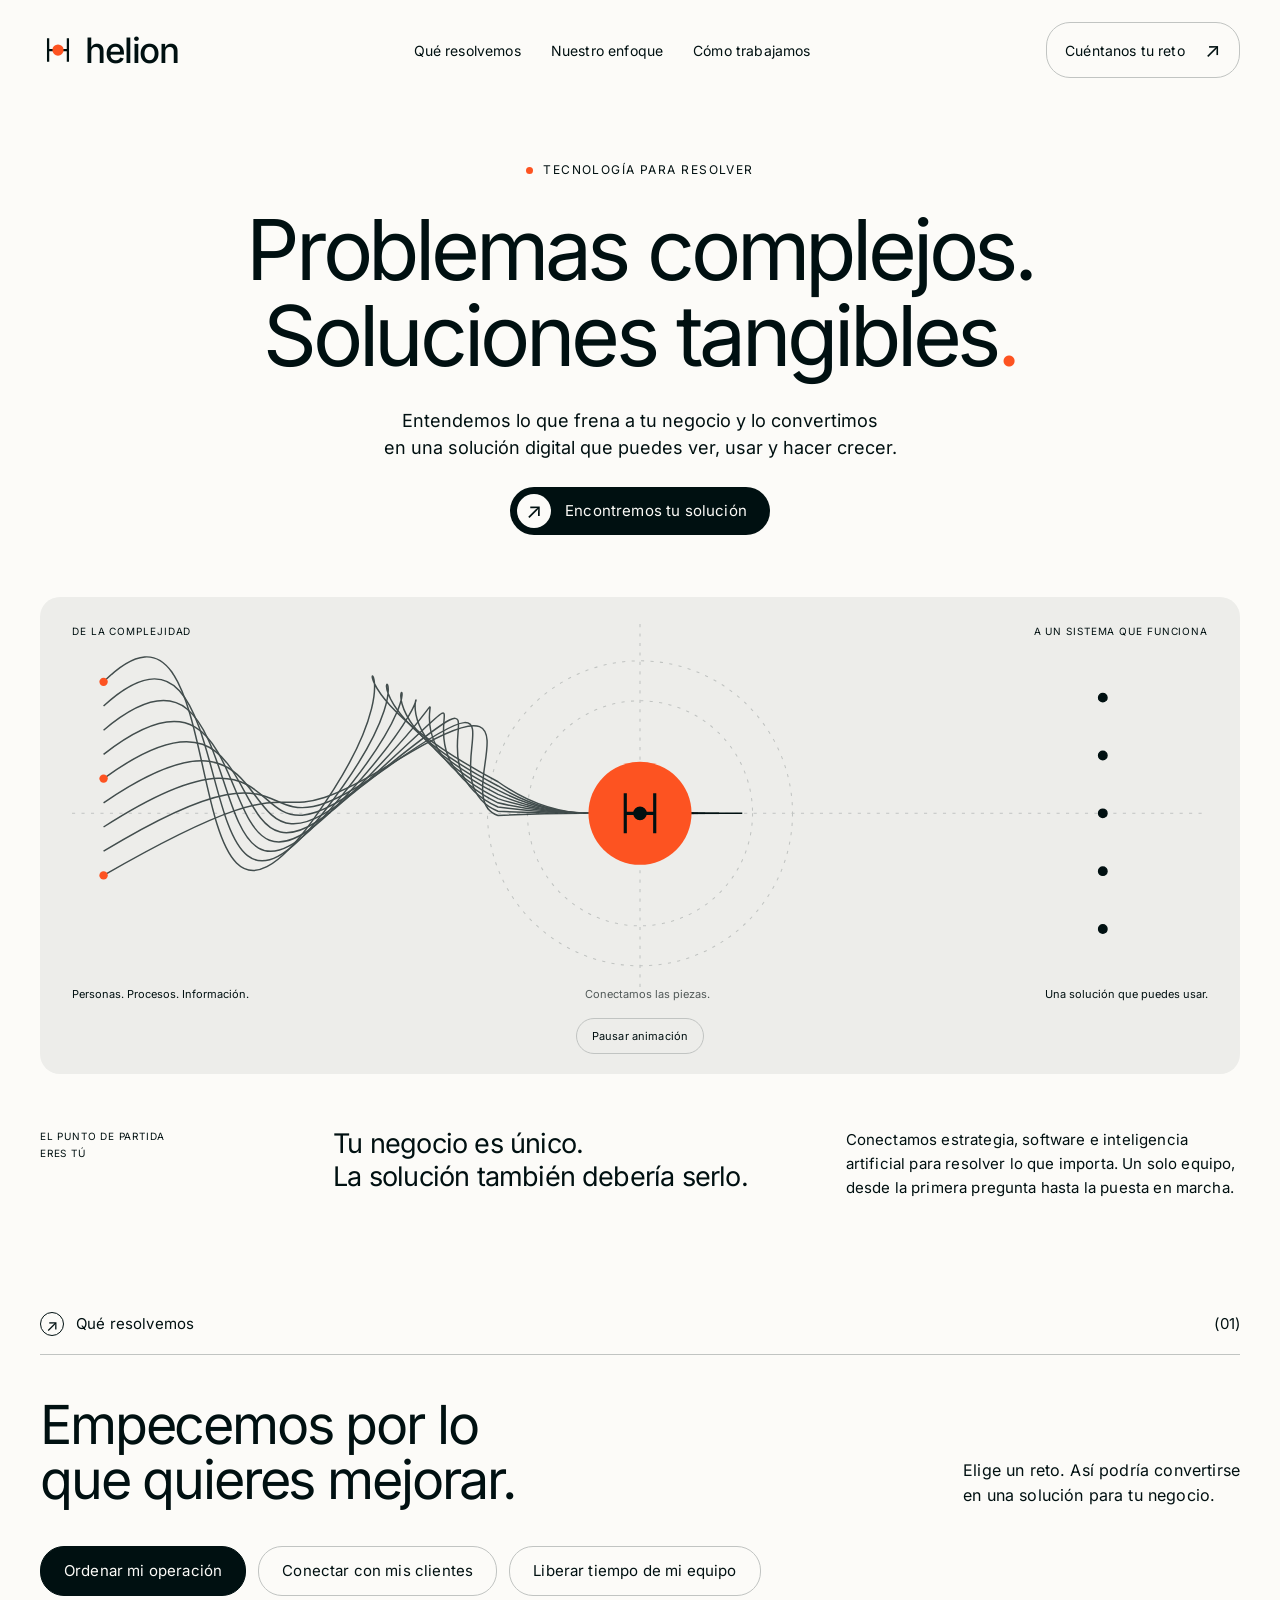
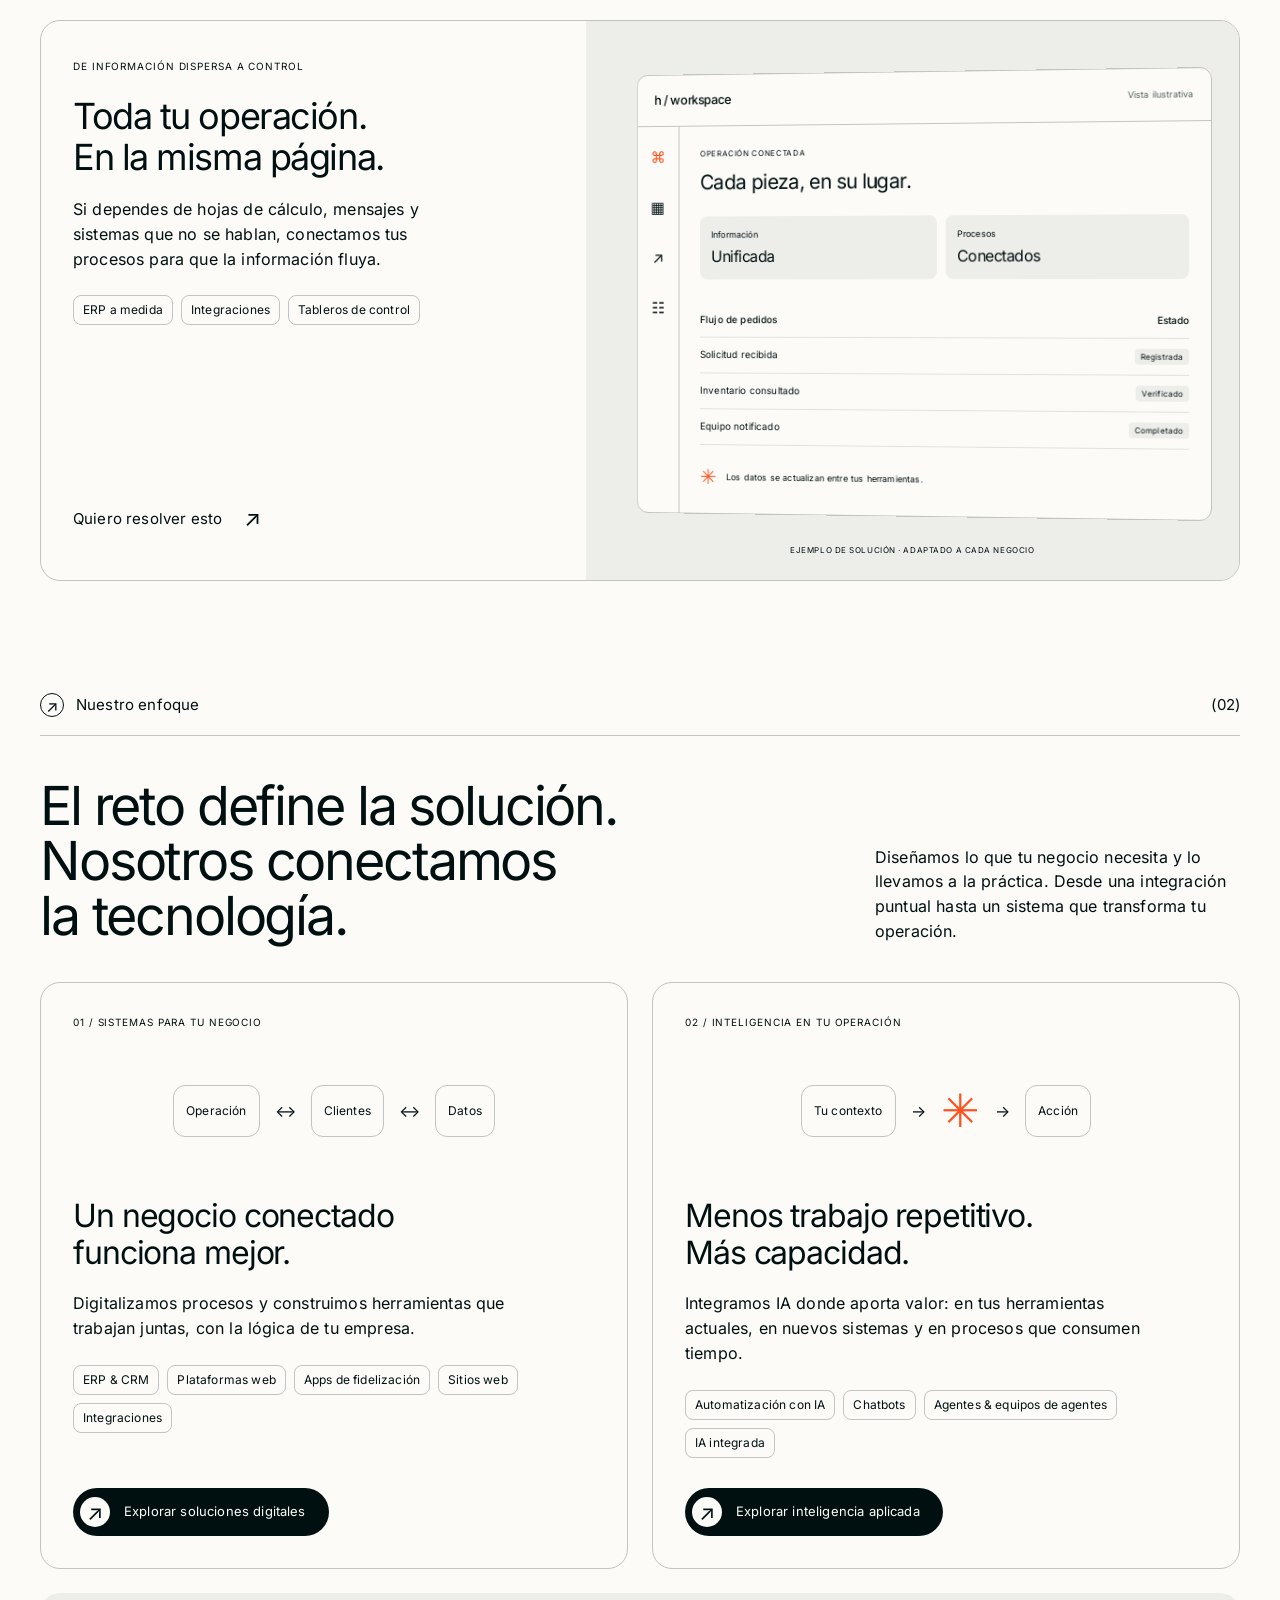
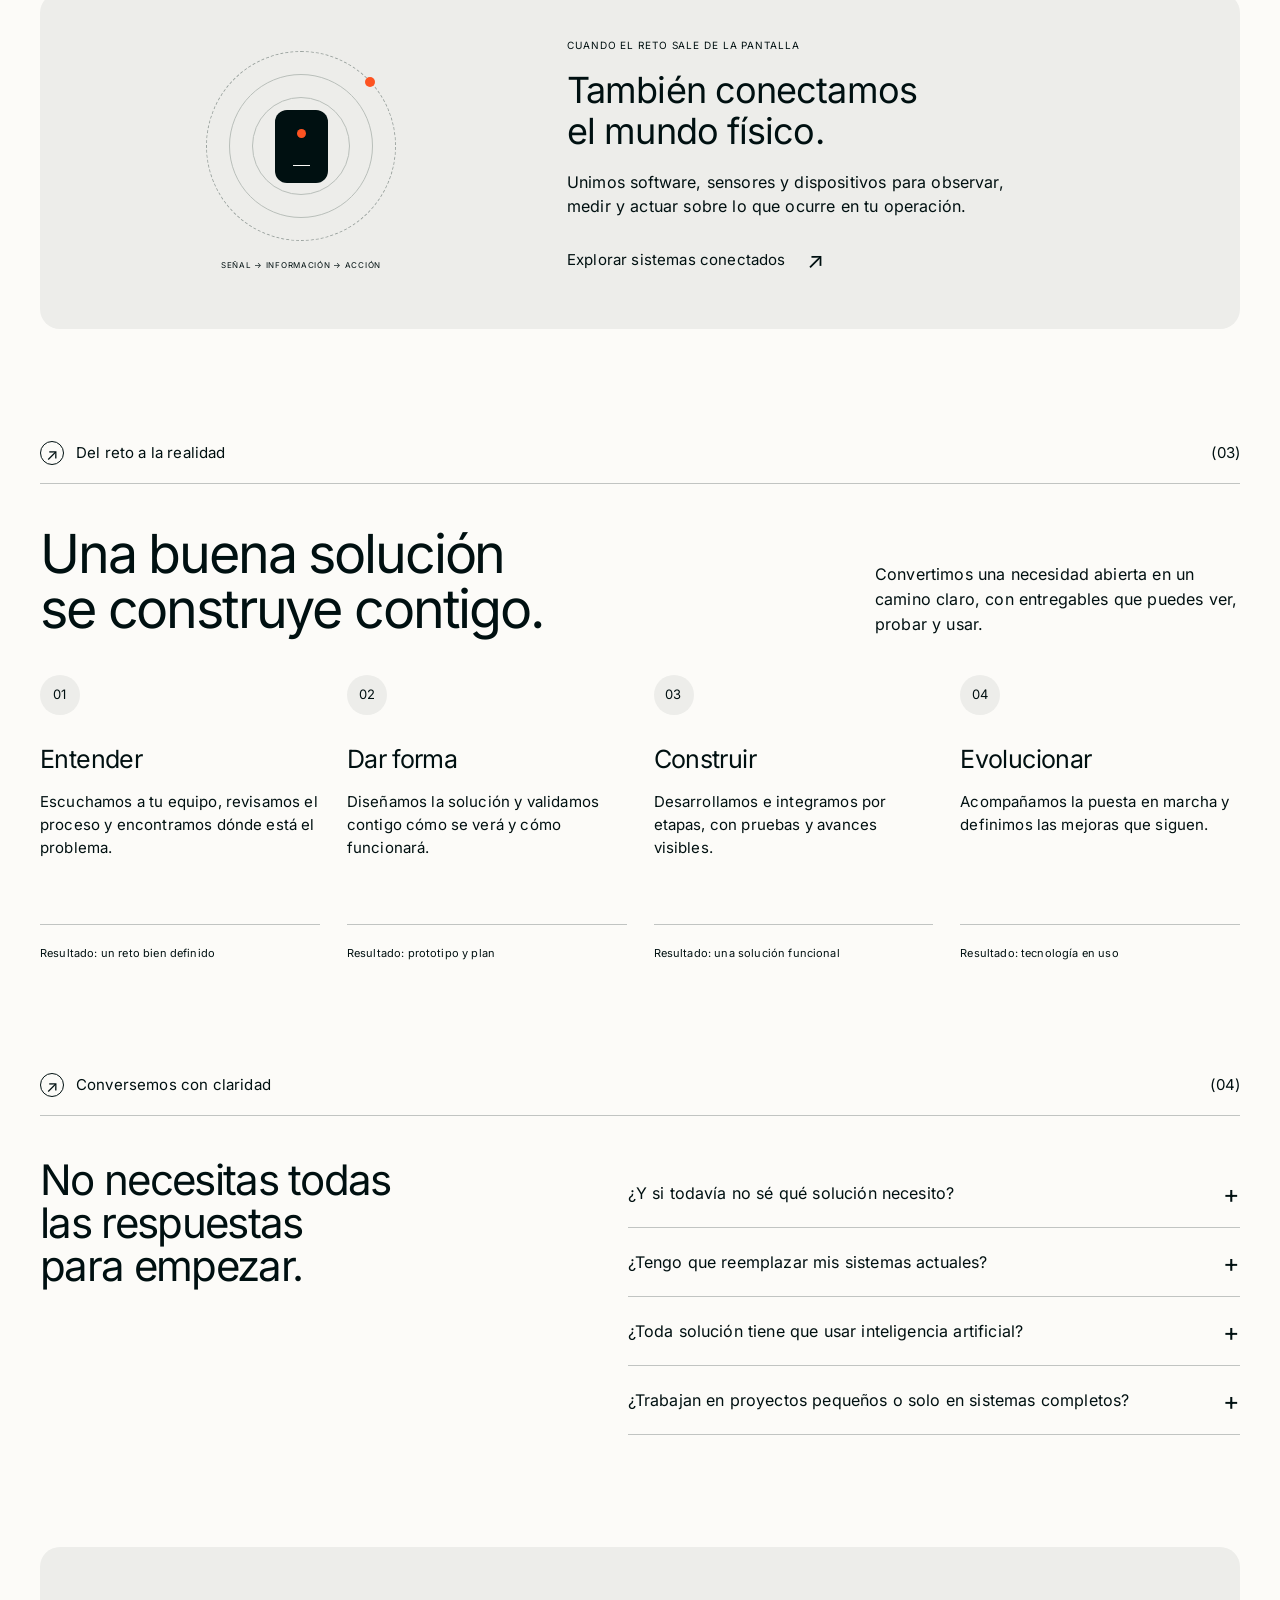
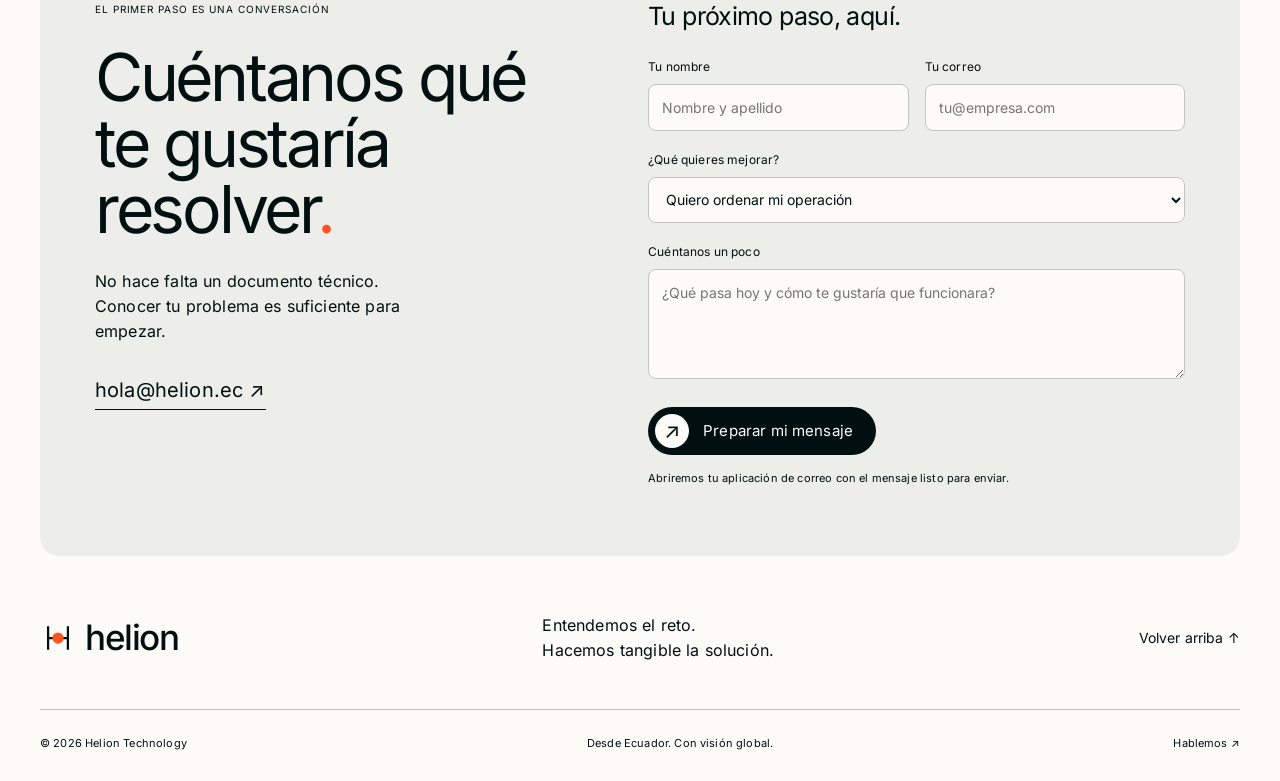
==== index.html @ 8c3775de "Animate Helion diagram and page transitions with accessible GSAP motion" ====
<!doctype html>
<html lang="es">
<head>
<meta charset="utf-8">
<meta name="viewport" content="width=device-width, initial-scale=1"><title>Soluciones tangibles para retos reales — Helion</title>
<meta name="description" content="Convertimos los retos de tu negocio en soluciones digitales: sistemas, integraciones, inteligencia artificial y tecnología conectada.">
<meta name="theme-color" content="#fcfbf8">
<link rel="canonical" href="https://helion.ec/">
<meta property="og:title" content="Soluciones tangibles para retos reales — Helion">
<meta property="og:description" content="Convertimos los retos de tu negocio en soluciones digitales: sistemas, integraciones, inteligencia artificial y tecnología conectada.">
<meta property="og:type" content="website">
<meta property="og:locale" content="es_EC">
<link rel="icon" href="assets/helion-connect.svg" type="image/svg+xml">
<link rel="preload" href="assets/fonts/inter-regular.ttf" as="font" type="font/ttf" crossorigin>
<link rel="stylesheet" href="assets/design-system-connect/variables.css">
<link rel="stylesheet" href="assets/css/connect.css">
<script src="assets/vendor/gsap.min.js" defer></script>
<script src="assets/js/connect.js" defer></script>
<script src="assets/js/connect-motion.js" defer></script>
</head>
<body><a class="skip" href="#main">Saltar al contenido</a>
<header class="site-header"><a class="logo" href="index.html" aria-label="Helion, inicio"><svg class="logo-symbol" viewBox="0 0 40 40" aria-hidden="true"><path d="M9 7v26M31 7v26M9 20h22"/><circle cx="20" cy="20" r="5"/></svg><span>helion</span></a>
<nav id="navigation" aria-label="Principal"><a href="index.html#soluciones">Qué resolvemos</a><a href="index.html#enfoque">Nuestro enfoque</a><a href="index.html#proceso">Cómo trabajamos</a>
</nav><a class="header-contact" href="#contacto">Cuéntanos tu reto <span aria-hidden="true">↗</span></a><button class="menu-toggle" aria-label="Abrir menú" aria-expanded="false" aria-controls="navigation"><span></span><span></span></button>
</header>
<main id="main">
<section class="hero"><span class="hero-eyebrow"><i></i> TECNOLOGÍA PARA RESOLVER</span>
<h1>Problemas complejos.<br>Soluciones tangibles<span class="orange-dot">.</span>
</h1>
<div class="hero-sub">
<p>Entendemos lo que frena a tu negocio y lo convertimos<br class="desktop-break"> en una solución digital que puedes ver, usar y hacer crecer.
</p>
</div><a class="arrow-button " href="#soluciones"><span aria-hidden="true">↗</span>Encontremos tu solución</a>
<div class="system-visual">
<div class="visual-top"><span>DE LA COMPLEJIDAD</span><span>A UN SISTEMA QUE FUNCIONA</span>
</div><svg viewBox="0 0 1080 360" role="img" aria-label="Procesos desconectados se transforman, a través de Helion, en un sistema ordenado y conectado"><g class="diagram-guides"><path d="M0 180H1080M540 0V360"/><circle cx="540" cy="180" r="145"/><circle cx="540" cy="180" r="107"/></g><g class="tangled"><path d="M 30 55 C 160 -75, 90 380, 230 185 S 180 30, 405 150 Q 447 180 492 180"/><path d="M 30 78 C 172 -52, 99 360, 240 178 S 202 47, 405 154 Q 447 180 492 180"/><path d="M 30 101 C 184 -29, 108 340, 250 171 S 224 64, 405 158 Q 447 180 492 180"/><path d="M 30 124 C 196 -6, 117 320, 260 164 S 246 81, 405 162 Q 447 180 492 180"/><path d="M 30 147 C 208 17, 126 300, 270 157 S 268 98, 405 166 Q 447 180 492 180"/><path d="M 30 170 C 220 40, 135 280, 280 150 S 290 115, 405 170 Q 447 180 492 180"/><path d="M 30 193 C 232 63, 144 260, 290 143 S 312 132, 405 174 Q 447 180 492 180"/><path d="M 30 216 C 244 86, 153 240, 300 136 S 334 149, 405 178 Q 447 180 492 180"/><path d="M 30 239 C 256 109, 162 220, 310 129 S 356 166, 405 182 Q 447 180 492 180"/></g><g class="ordered"><path d="M588 180H650Q680 180 680 70H980"/><circle cx="980" cy="70" r="4"/><path d="M588 180H650Q680 180 680 125H980"/><circle cx="980" cy="125" r="4"/><path d="M588 180H650Q680 180 680 180H980"/><circle cx="980" cy="180" r="4"/><path d="M588 180H650Q680 180 680 235H980"/><circle cx="980" cy="235" r="4"/><path d="M588 180H650Q680 180 680 290H980"/><circle cx="980" cy="290" r="4"/></g><circle class="core" cx="540" cy="180" r="49"/><g class="core-mark"><path d="M526 161v38M554 161v38M526 180h28"/><circle cx="540" cy="180" r="5"/></g><g class="diagram-points"><circle cx="30" cy="55" r="4"/><circle cx="30" cy="147" r="4"/><circle cx="30" cy="239" r="4"/></g></svg>
<div class="visual-bottom"><span>Personas. Procesos. Información.</span><span>Conectamos las piezas.</span><span>Una solución que puedes usar.</span>
</div>
</div>
</section>
<section class="positioning"><span>EL PUNTO DE PARTIDA ERES TÚ</span>
<p>Tu negocio es único.<br>La solución también debería serlo.
</p>
<div>Conectamos estrategia, software e inteligencia artificial para resolver lo que importa. Un solo equipo, desde la primera pregunta hasta la puesta en marcha.
</div>
</section>
<section class="section" id="soluciones">
<div class="section-label"><span><i aria-hidden="true">↗</i>Qué resolvemos</span><span>(01)</span>
</div>
<div class="section-intro">
<h2>Empecemos por lo<br>que quieres mejorar.
</h2>
<p>Elige un reto. Así podría convertirse<br>en una solución para tu negocio.
</p>
</div>
<div class="problem-tabs" role="tablist" aria-label="Retos de negocio"><button id="problem-0" role="tab" aria-selected="true" aria-controls="solution-panel" data-problem="0">Ordenar mi operación</button><button id="problem-1" role="tab" aria-selected="false" aria-controls="solution-panel" tabindex="-1" data-problem="1">Conectar con mis clientes</button><button id="problem-2" role="tab" aria-selected="false" aria-controls="solution-panel" tabindex="-1" data-problem="2">Liberar tiempo de mi equipo</button>
</div>
<div class="solution-panel" id="solution-panel" role="tabpanel" aria-labelledby="problem-0" tabindex="0">
<div class="solution-copy"><span class="overline" id="solution-kicker">DE INFORMACIÓN DISPERSA A CONTROL</span>
<h3 id="solution-title">Toda tu operación.<br>En la misma página.
</h3>
<p id="solution-description">Si dependes de hojas de cálculo, mensajes y sistemas que no se hablan, conectamos tus procesos para que la información fluya.
</p>
<div class="solution-tags" id="solution-tags"><span>ERP a medida</span><span>Integraciones</span><span>Tableros de control</span>
</div><button class="text-action" id="discuss-solution">Quiero resolver esto <span aria-hidden="true">↗</span></button>
</div>
<div class="product-preview">
<div class="preview-window">
<div class="preview-header"><span class="preview-brand">h / workspace</span><span class="preview-status">Vista ilustrativa</span>
</div>
<div class="preview-body">
<div class="preview-sidebar" aria-hidden="true"><b>⌘</b><span>▦</span><span>↗</span><span>☷</span>
</div>
<div class="preview-content">
<div class="preview-eyebrow" id="preview-eyebrow">OPERACIÓN CONECTADA
</div>
<h4 id="preview-title">Cada pieza, en su lugar.
</h4>
<div class="preview-metrics">
<div><span id="metric-a">Información</span><strong id="metric-a-value">Unificada</strong>
</div>
<div><span id="metric-b">Procesos</span><strong id="metric-b-value">Conectados</strong>
</div>
</div>
<div class="preview-table">
<div><span id="table-title">Flujo de pedidos</span><span>Estado</span>
</div>
<div><span id="row-a">Solicitud recibida</span><span class="state">Registrada</span>
</div>
<div><span id="row-b">Inventario consultado</span><span class="state">Verificado</span>
</div>
<div><span id="row-c">Equipo notificado</span><span class="state">Completado</span>
</div>
</div>
<div class="ai-note"><span aria-hidden="true">✳</span><span id="preview-note">Los datos se actualizan entre tus herramientas.</span>
</div>
</div>
</div>
</div><span class="preview-caption">EJEMPLO DE SOLUCIÓN · ADAPTADO A CADA NEGOCIO</span>
</div>
</div>
</section>
<section class="section" id="enfoque">
<div class="section-label"><span><i aria-hidden="true">↗</i>Nuestro enfoque</span><span>(02)</span>
</div>
<div class="section-intro">
<h2>El reto define la solución.<br>Nosotros conectamos<br>la tecnología.
</h2>
<p>Diseñamos lo que tu negocio necesita y lo llevamos a la práctica. Desde una integración puntual hasta un sistema que transforma tu operación.
</p>
</div>
<div class="capability-grid">
<article class="capability">
<div class="capability-number">01 / SISTEMAS PARA TU NEGOCIO
</div>
<div class="capability-art" aria-hidden="true"><span>Operación</span><i>↔</i><span>Clientes</span><i>↔</i><span>Datos</span>
</div>
<h3>Un negocio conectado<br>funciona mejor.
</h3>
<p>Digitalizamos procesos y construimos herramientas que trabajan juntas, con la lógica de tu empresa.
</p>
<div class="tag-list"><span>ERP & CRM</span><span>Plataformas web</span><span>Apps de fidelización</span><span>Sitios web</span><span>Integraciones</span>
</div><a class="arrow-button compact" href="web-plataformas.html"><span aria-hidden="true">↗</span>Explorar soluciones digitales</a>
</article>
<article class="capability">
<div class="capability-number">02 / INTELIGENCIA EN TU OPERACIÓN
</div>
<div class="capability-art intelligence-art" aria-hidden="true"><span>Tu contexto</span><i>→</i><b>✳</b><i>→</i><span>Acción</span>
</div>
<h3>Menos trabajo repetitivo.<br>Más capacidad.
</h3>
<p>Integramos IA donde aporta valor: en tus herramientas actuales, en nuevos sistemas y en procesos que consumen tiempo.
</p>
<div class="tag-list"><span>Automatización con IA</span><span>Chatbots</span><span>Agentes & equipos de agentes</span><span>IA integrada</span>
</div><a class="arrow-button compact" href="inteligencia-artificial.html"><span aria-hidden="true">↗</span>Explorar inteligencia aplicada</a>
</article>
</div>
<div class="connected-band">
<div class="device-visual" aria-hidden="true">
<div class="device-rings">
<div>
</div><b></b>
</div><span>SEÑAL → INFORMACIÓN → ACCIÓN</span>
</div>
<div><span class="overline">CUANDO EL RETO SALE DE LA PANTALLA</span>
<h3>También conectamos<br>el mundo físico.
</h3>
<p>Unimos software, sensores y dispositivos para observar, medir y actuar sobre lo que ocurre en tu operación.
</p><a class="text-action" href="sensorica-iot.html">Explorar sistemas conectados <span aria-hidden="true">↗</span></a>
</div>
</div>
</section>
<section class="section" id="proceso">
<div class="section-label"><span><i aria-hidden="true">↗</i>Del reto a la realidad</span><span>(03)</span>
</div>
<div class="section-intro">
<h2>Una buena solución<br>se construye contigo.
</h2>
<p>Convertimos una necesidad abierta en un camino claro, con entregables que puedes ver, probar y usar.
</p>
</div>
<div class="process-grid">
<article><span class="process-number">01</span>
<h3>Entender
</h3>
<p>Escuchamos a tu equipo, revisamos el proceso y encontramos dónde está el problema.
</p><span class="deliverable">Resultado: un reto bien definido</span>
</article>
<article><span class="process-number">02</span>
<h3>Dar forma
</h3>
<p>Diseñamos la solución y validamos contigo cómo se verá y cómo funcionará.
</p><span class="deliverable">Resultado: prototipo y plan</span>
</article>
<article><span class="process-number">03</span>
<h3>Construir
</h3>
<p>Desarrollamos e integramos por etapas, con pruebas y avances visibles.
</p><span class="deliverable">Resultado: una solución funcional</span>
</article>
<article><span class="process-number">04</span>
<h3>Evolucionar
</h3>
<p>Acompañamos la puesta en marcha y definimos las mejoras que siguen.
</p><span class="deliverable">Resultado: tecnología en uso</span>
</article>
</div>
</section>
<section class="section faq">
<div class="section-label"><span><i aria-hidden="true">↗</i>Conversemos con claridad</span><span>(04)</span>
</div>
<div class="faq-grid">
<h2>No necesitas todas<br>las respuestas<br>para empezar.
</h2>
<div>
<details><summary>¿Y si todavía no sé qué solución necesito?</summary>
<p>Ese es un buen punto de partida. Cuéntanos qué no está funcionando y cómo lo resuelves hoy. A partir de ahí, definimos juntos el problema, las prioridades y una posible solución.
</p>
</details>
<details><summary>¿Tengo que reemplazar mis sistemas actuales?</summary>
<p>No necesariamente. Revisamos qué funciona, qué se puede conectar y qué necesita cambiar. Una integración puntual puede ser suficiente; otras veces conviene construir un sistema nuevo.
</p>
</details>
<details><summary>¿Toda solución tiene que usar inteligencia artificial?</summary>
<p>No. Usamos IA cuando aporta una mejora concreta. Algunos problemas se resuelven mejor ordenando un proceso, conectando herramientas o automatizando reglas. Cuando usamos IA, definimos cómo validar sus resultados y cuándo debe intervenir una persona.
</p>
</details>
<details><summary>¿Trabajan en proyectos pequeños o solo en sistemas completos?</summary>
<p>Ambos. Podemos empezar por un proceso, una integración o un prototipo y ampliar el alcance cuando tenga sentido. El presupuesto y los tiempos se definen a partir del reto y los entregables acordados.
</p>
</details>
</div>
</div>
</section>
<section class="contact section" id="contacto">
<div class="contact-copy"><span class="overline">EL PRIMER PASO ES UNA CONVERSACIÓN</span>
<h2>Cuéntanos qué<br>te gustaría<br>resolver<span>.</span>
</h2>
<p>No hace falta un documento técnico.<br>Conocer tu problema es suficiente para empezar.
</p><a class="contact-email" href="mailto:hola@helion.ec">hola@helion.ec ↗</a>
</div>
<form id="contact-form">
<h3>Tu próximo paso, aquí.
</h3>
<div class="form-row">
<div><label for="name">Tu nombre</label><input id="name" name="name" autocomplete="name" required maxlength="100" placeholder="Nombre y apellido">
</div>
<div><label for="email">Tu correo</label><input id="email" name="email" type="email" autocomplete="email" required maxlength="200" placeholder="tu@empresa.com">
</div>
</div><label for="challenge">¿Qué quieres mejorar?</label><select id="challenge" name="challenge"><option>Quiero ordenar mi operación</option><option>Quiero conectar con mis clientes</option><option>Quiero liberar tiempo de mi equipo</option><option>Quiero conectar dispositivos y datos</option><option>Tengo otro reto / necesito orientación</option></select><label for="message">Cuéntanos un poco</label><textarea id="message" name="message" required maxlength="2500" rows="4" placeholder="¿Qué pasa hoy y cómo te gustaría que funcionara?"></textarea><button class="arrow-button" type="submit"><span aria-hidden="true">↗</span>Preparar mi mensaje</button>
<p class="form-note">Abriremos tu aplicación de correo con el mensaje listo para enviar.
</p>
<p id="form-status" role="status">
</p>
</form>
</section>
</main>
<footer class="footer">
<div class="footer-main"><a class="logo" href="index.html"><svg class="logo-symbol" viewBox="0 0 40 40" aria-hidden="true"><path d="M9 7v26M31 7v26M9 20h22"/><circle cx="20" cy="20" r="5"/></svg><span>helion</span></a>
<p>Entendemos el reto.<br>Hacemos tangible la solución.
</p><a href="#main">Volver arriba ↑</a>
</div>
<div class="footer-bottom"><span>© 2026 Helion Technology</span><span>Desde Ecuador. Con visión global.</span><a href="mailto:hola@helion.ec">Hablemos ↗</a>
</div>
</footer>
</body>
</html>
---- assets/design-system-connect/variables.css ----
:root {
  /* Colors */
  --color-bone-canvas: #fcfbf8;
  --color-charcoal-ink: #001011;
  --color-smoke-veil: #0f1e1f;
  --color-ash-layer: #ededea;
  --color-mist-border: #c1c4c2;
  --color-ember: #fd5321;
  --color-signal-blue: #007aff;

  /* Typography — Font Families */
  --font-aeonikpro: 'AeonikPro', ui-sans-serif, system-ui, -apple-system, BlinkMacSystemFont, "Segoe UI", Roboto, sans-serif;
  --font-dotconnect: 'DotConnect', ui-sans-serif, system-ui, -apple-system, BlinkMacSystemFont, "Segoe UI", Roboto, sans-serif;

  /* Typography — Scale */
  --text-caption: 16px;
  --leading-caption: 1.5;
  --tracking-caption: 0.16px;
  --text-body: 18px;
  --leading-body: 1.4;
  --tracking-body: 0.18px;
  --text-subheading: 24px;
  --leading-subheading: 1.4;
  --tracking-subheading: -0.29px;
  --text-heading-sm: 32px;
  --leading-heading-sm: 1.1;
  --tracking-heading-sm: -0.38px;
  --text-heading: 36px;
  --leading-heading: 1.1;
  --tracking-heading: -0.72px;
  --text-heading-lg: 72px;
  --leading-heading-lg: 0.9;
  --tracking-heading-lg: -1.8px;
  --text-display: 101px;
  --leading-display: 0.8;
  --tracking-display: -2.53px;

  /* Typography — Weights */
  --font-weight-regular: 400;
  --font-weight-medium: 500;

  /* Spacing */
  --spacing-unit: 8px;
  --spacing-8: 8px;
  --spacing-16: 16px;
  --spacing-24: 24px;
  --spacing-32: 32px;
  --spacing-48: 48px;
  --spacing-64: 64px;
  --spacing-72: 72px;
  --spacing-80: 80px;
  --spacing-96: 96px;
  --spacing-160: 160px;

  /* Layout */
  --page-max-width: 1200px;
  --section-gap: 96px;
  --card-padding: 24px;
  --element-gap: 24px;

  /* Border Radius */
  --radius-lg: 8px;
  --radius-xl: 12px;
  --radius-2xl: 16px;
  --radius-2xl-2: 20px;
  --radius-3xl: 24px;
  --radius-3xl-2: 28px;
  --radius-3xl-3: 36px;
  --radius-3xl-4: 44px;
  --radius-full: 48px;

  /* Named Radii */
  --radius-cards: 20px;
  --radius-links: 44px;
  --radius-pills: 48px;
  --radius-badges: 8px;
  --radius-images: 20px;
  --radius-buttons: 24px;

  /* Surfaces */
  --surface-bone-canvas: #fcfbf8;
  --surface-ash-layer: #ededea;
  --surface-smoke-veil: #0f1e1f;
  --surface-ember: #fd5321;
}
---- assets/css/connect.css ----
@font-face {
  font-family:Helion;
  src:url('../fonts/inter-regular.ttf') format('truetype');
  font-weight:400;
  font-display:swap}

@font-face {
  font-family:Helion;
  src:url('../fonts/inter-medium.ttf') format('truetype');
  font-weight:500;
  font-display:swap}

:root {
  --paper:var(--color-bone-canvas);
  --ink:var(--color-charcoal-ink);
  --ash:var(--color-ash-layer);
  --line:var(--color-mist-border);
  --orange:var(--color-ember)}

* {
  box-sizing:border-box}
html {
  scroll-behavior:smooth;
  scroll-padding-top:100px}
body {
  margin:0;
  background:var(--paper);
  color:var(--ink);
  font:400 16px/1.5 Helion,Arial,sans-serif;
  font-feature-settings:'dlig' on,'ss02' on,'ss08' on;
  letter-spacing:.01em}
a {
  color:inherit;
  text-decoration:none}
button,input,select,textarea {
  font:inherit;
  color:inherit}
button,a {
  -webkit-tap-highlight-color:transparent;
  touch-action:manipulation}
button {
  cursor:pointer}
button {
  letter-spacing:inherit}
h1,h2,h3,h4,p {
  margin:0}
h1,h2,h3,h4 {
  font-weight:400}
h1,h2 {
  letter-spacing:-.04em;
  line-height:1.02}
h2 {
  font-size:clamp(36px,4.2vw,56px)}
h3 {
  font-size:32px;
  letter-spacing:-.025em;
  line-height:1.15}
p {
  line-height:1.55}
::selection {
  background:var(--orange);
  color:var(--ink)}
:focus-visible {
  outline:2px solid var(--color-signal-blue);
  outline-offset:5px}
.site-header,.hero,.section,.positioning,.footer,.detail-hero,.detail-principle {
  width:min(1200px,calc(100% - 80px));
  margin-inline:auto}
.site-header {
  height:100px;
  display:flex;
  align-items:center;
  justify-content:space-between;
  gap:28px}
.logo {
  display:inline-flex;
  align-items:center;
  gap:9px;
  font-size:35px;
  letter-spacing:-1.5px;
  font-weight:500}
.logo-symbol {
  width:36px;
  height:36px;
  fill:none;
  stroke:var(--ink);
  stroke-width:2.5}
.logo-symbol circle {
  fill:var(--orange);
  stroke:var(--orange)}
.site-header nav {
  display:flex;
  gap:30px;
  font-size:14px}
.site-header nav a {
  padding:10px 0}
.site-header nav a:hover {
  text-decoration:underline;
  text-underline-offset:5px}
.header-contact {
  font-size:14px;
  border:1px solid var(--line);
  padding:12px 18px;
  border-radius:24px;
  display:flex;
  gap:20px;
  align-items:center;
  transition:background .2s}
.header-contact:hover {
  background:var(--ash)}
.header-contact>span {
  font-size:20px}
.menu-toggle {
  display:none}
.skip {
  position:fixed;
  left:16px;
  top:-100px;
  background:var(--ink);
  color:var(--paper);
  padding:16px;
  z-index:30}
.skip:focus {
  top:16px}
.hero {
  text-align:center;
  padding-top:61px}
.hero-eyebrow {
  display:flex;
  align-items:center;
  justify-content:center;
  gap:10px;
  font-size:12px;
  letter-spacing:.12em;
  margin-bottom:28px}
.hero-eyebrow i {
  height:7px;
  width:7px;
  border-radius:50%;
  background:var(--orange)}
h1 {
  font-size:clamp(56px,6.55vw,92px);
  line-height:1.02;
  letter-spacing:-.05em}
.orange-dot {
  color:var(--orange)}
.hero-sub {
  display:flex;
  justify-content:center;
  margin:29px 0 26px}
.hero-sub p {
  font-size:18px;
  letter-spacing:0;
  line-height:1.5;
  text-align:center}
.arrow-button {
  display:inline-flex;
  align-items:center;
  justify-content:center;
  gap:14px;
  background:var(--ink);
  color:var(--paper);
  padding:7px 23px 7px 7px;
  border:0;
  border-radius:44px;
  font-size:15px;
  transition:transform .2s,background .2s;
  min-height:48px}
.arrow-button>span {
  width:34px;
  height:34px;
  display:grid;
  place-items:center;
  border-radius:50%;
  background:var(--paper);
  color:var(--ink);
  font-size:21px;
  flex-shrink:0}
.arrow-button:hover {
  transform:translateY(-3px);
  background:#263334}
.system-visual {
  margin:62px 0 0;
  background:var(--ash);
  border-radius:20px;
  padding:27px 32px 20px;
  overflow:hidden}
.visual-top,.visual-bottom {
  display:flex;
  justify-content:space-between;
  align-items:center}
.visual-top {
  font-size:10px;
  letter-spacing:.09em}
.system-visual svg {
  display:block;
  width:100%;
  height:auto;
  margin:-15px 0 -17px}
.diagram-guides {
  stroke:var(--line);
  stroke-width:1;
  fill:none;
  stroke-dasharray:3 6}
.tangled {
  stroke:var(--ink);
  stroke-width:1.4;
  fill:none;
  opacity:.72}
.ordered {
  stroke:var(--ink);
  stroke-width:1.4;
  fill:none}
.ordered circle {
  fill:var(--ink)}
.core {
  fill:var(--orange)}
.core-mark {
  fill:none;
  stroke:var(--ink);
  stroke-width:3}
.core-mark circle {
  fill:var(--ink)}
.diagram-points {
  fill:var(--orange)}
.visual-bottom {
  font-size:11px;
  letter-spacing:0}
.visual-bottom>span:nth-child(2) {
  color:#515958}
.positioning {
  display:grid;
  grid-template-columns:.85fr 1.6fr 1.35fr;
  gap:45px;
  align-items:start;
  padding:54px 0 0}
.positioning>span {
  font-size:10px;
  letter-spacing:.08em;
  max-width:140px;
  line-height:1.7}
.positioning>p {
  font-size:27px;
  line-height:1.2;
  letter-spacing:-.03em}
.positioning>div {
  font-size:15px;
  line-height:1.6}
.section {
  padding-top:112px}
.section-label {
  display:flex;
  align-items:center;
  justify-content:space-between;
  border-bottom:1px solid var(--line);
  padding-bottom:18px;
  font-size:15px}
.section-label>span:first-child {
  display:flex;
  align-items:center;
  gap:12px}
.section-label i {
  display:grid;
  place-items:center;
  font-style:normal;
  border:1px solid var(--ink);
  border-radius:50%;
  width:24px;
  height:24px;
  font-size:16px}
.section-intro {
  display:flex;
  align-items:end;
  justify-content:space-between;
  gap:50px;
  margin:43px 0 38px}
.section-intro>p {
  max-width:365px;
  font-size:16px;
  line-height:1.55}
.problem-tabs {
  display:flex;
  gap:12px;
  flex-wrap:wrap;
  margin-bottom:24px}
.problem-tabs button {
  border:1px solid var(--line);
  border-radius:24px;
  padding:13px 23px;
  background:transparent;
  font-size:15px;
  transition:background .2s}
.problem-tabs button:hover {
  background:var(--ash)}
.problem-tabs button[aria-selected=true] {
  background:var(--ink);
  color:var(--paper);
  border-color:var(--ink)}
.solution-panel {
  display:grid;
  grid-template-columns:1fr 1.2fr;
  border:1px solid var(--line);
  border-radius:20px;
  overflow:hidden;
  min-height:440px}
.solution-copy {
  padding:38px 32px;
  display:flex;
  flex-direction:column;
  align-items:start}
.overline,.capability-number {
  font-size:10px;
  letter-spacing:.09em;
  display:block}
.solution-copy h3 {
  font-size:36px;
  line-height:1.12;
  margin:22px 0 20px;
  letter-spacing:-.04em}
.solution-copy>p {
  font-size:16px;
  max-width:390px}
.solution-tags,.tag-list {
  display:flex;
  flex-wrap:wrap;
  gap:8px;
  margin:24px 0}
.solution-tags>span,.tag-list>span {
  border:1px solid var(--line);
  border-radius:8px;
  padding:5px 9px;
  font-size:12px}
.text-action {
  display:inline-flex;
  align-items:center;
  gap:22px;
  font-size:15px;
  background:transparent;
  border:0;
  padding:7px 0;
  line-height:1.5;
  text-align:left}
.text-action>span {
  font-size:22px}
.text-action:hover {
  text-decoration:underline;
  text-underline-offset:5px}
.solution-copy>.text-action {
  margin-top:auto}
.product-preview {
  background:var(--ash);
  padding:46px 27px 24px;
  display:flex;
  flex-direction:column;
  justify-content:center;
  min-width:0}
.preview-window {
  background:var(--paper);
  border:1px solid var(--line);
  border-radius:12px;
  overflow:hidden;
  transform:perspective(1400px) rotateY(-5deg);
  transform-origin:right center}
.preview-header {
  display:flex;
  justify-content:space-between;
  align-items:center;
  padding:16px 18px;
  border-bottom:1px solid var(--line);
  font-size:10px}
.preview-brand {
  font-size:13px;
  letter-spacing:-.03em;
  font-weight:500}
.preview-status {
  color:#53605e;
  font-size:9px}
.preview-body {
  display:grid;
  grid-template-columns:45px 1fr}
.preview-sidebar {
  border-right:1px solid var(--line);
  display:flex;
  flex-direction:column;
  align-items:center;
  gap:28px;
  padding-top:19px;
  font-size:16px}
.preview-sidebar b {
  font-weight:400;
  color:var(--orange)}
.preview-content {
  padding:22px;
  min-width:0}
.preview-eyebrow {
  font-size:8px;
  letter-spacing:.08em}
.preview-content h4 {
  font-size:21px;
  letter-spacing:-.03em;
  margin:8px 0 20px}
.preview-metrics {
  display:grid;
  grid-template-columns:1fr 1fr;
  gap:9px;
  margin-bottom:24px}
.preview-metrics>div {
  background:var(--ash);
  border-radius:8px;
  padding:12px}
.preview-metrics span {
  font-size:9px;
  display:block}
.preview-metrics strong {
  font-size:16px;
  font-weight:400;
  display:block;
  margin-top:3px;
  letter-spacing:-.03em}
.preview-table>div {
  display:flex;
  justify-content:space-between;
  gap:10px;
  border-bottom:1px solid #e0e1dc;
  padding:10px 0;
  font-size:10px}
.preview-table>div:first-child {
  font-weight:500}
.state {
  font-size:8px;
  background:var(--ash);
  padding:2px 6px;
  border-radius:4px}
.ai-note {
  display:flex;
  align-items:center;
  gap:10px;
  font-size:9px;
  margin-top:17px}
.ai-note>span:first-child {
  color:var(--orange);
  font-size:21px}
.preview-caption {
  font-size:8px;
  letter-spacing:.07em;
  display:block;
  text-align:center;
  margin-top:23px}
.capability-grid {
  display:grid;
  grid-template-columns:1fr 1fr;
  gap:24px}
.capability {
  border:1px solid var(--line);
  border-radius:20px;
  padding:32px;
  display:flex;
  flex-direction:column;
  align-items:start}
.capability-art {
  display:flex;
  align-items:center;
  justify-content:center;
  width:100%;
  gap:15px;
  min-height:130px;
  margin:16px 0 22px}
.capability-art>span {
  border:1px solid var(--line);
  border-radius:12px;
  padding:16px 12px;
  font-size:12px;
  background:var(--paper)}
.capability-art>i {
  font-style:normal}
.intelligence-art>b {
  font-size:46px;
  font-weight:400;
  color:var(--orange)}
.capability h3 {
  font-size:32px;
  margin-bottom:20px;
  letter-spacing:-.035em}
.capability>p {
  font-size:16px;
  max-width:460px}
.capability>.arrow-button {
  margin-top:auto}
.compact {
  font-size:13px}
.compact>span {
  width:30px;
  height:30px}
.tag-list {
  margin:24px 0 30px;
  gap:8px}
.connected-band {
  margin-top:24px;
  border-radius:20px;
  background:var(--ash);
  display:grid;
  grid-template-columns:.8fr 1.2fr;
  align-items:center;
  gap:60px;
  padding:45px 55px}
.connected-band h3 {
  margin:17px 0;
  font-size:36px}
.connected-band p {
  font-size:16px;
  max-width:480px}
.connected-band .text-action {
  margin-top:18px}
.device-visual {
  display:flex;
  flex-direction:column;
  align-items:center;
  gap:18px}
.device-rings {
  width:190px;
  height:190px;
  border:1px dashed #9ca4a0;
  border-radius:50%;
  display:grid;
  place-items:center;
  position:relative}
.device-rings:before,.device-rings:after {
  content:'';
  position:absolute;
  border:1px solid #b9bfba;
  border-radius:50%;
  inset:22px}
.device-rings:after {
  inset:45px}
.device-rings>div {
  width:53px;
  height:73px;
  background:var(--ink);
  border-radius:12px;
  position:relative;
  z-index:1}
.device-rings>div:before {
  content:'';
  position:absolute;
  width:9px;
  height:9px;
  background:var(--orange);
  border-radius:50%;
  left:22px;
  top:19px}
.device-rings>div:after {
  content:'';
  position:absolute;
  width:17px;
  height:1px;
  background:var(--paper);
  left:18px;
  bottom:17px}
.device-rings>b {
  position:absolute;
  top:25px;
  right:20px;
  border-radius:50%;
  background:var(--orange);
  width:10px;
  height:10px}
.device-visual>span {
  font-size:8px;
  letter-spacing:.09em}
.process-grid {
  display:grid;
  grid-template-columns:repeat(4,1fr);
  gap:27px}
.process-number {
  width:40px;
  height:40px;
  border-radius:50%;
  background:var(--ash);
  display:grid;
  place-items:center;
  font-size:13px;
  margin-bottom:30px}
.process-grid h3 {
  font-size:25px;
  margin-bottom:16px}
.process-grid p {
  font-size:15px;
  min-height:110px}
.deliverable {
  display:block;
  font-size:11px;
  padding-top:20px;
  border-top:1px solid var(--line);
  margin-top:24px;
  line-height:1.5}
.faq-grid {
  display:grid;
  grid-template-columns:1fr 1.15fr;
  gap:55px;
  margin-top:43px}
.faq-grid h2 {
  font-size:42px}
.faq details {
  border-bottom:1px solid var(--line)}
.faq summary {
  list-style:none;
  position:relative;
  padding:22px 35px 22px 0;
  cursor:pointer;
  font-size:16px}
.faq summary::-webkit-details-marker {
  display:none}
.faq summary:after {
  content:'+';
  position:absolute;
  right:0;
  top:17px;
  font-size:25px}
.faq details[open] summary:after {
  content:'−'}
.faq details p {
  padding:0 20px 24px 0;
  font-size:16px}
.contact {
  margin-top:112px;
  padding:55px;
  background:var(--ash);
  border-radius:20px;
  display:grid;
  grid-template-columns:1fr 1.1fr;
  gap:65px}
.contact h2 {
  font-size:66px;
  margin:27px 0;
  letter-spacing:-.05em;
  line-height:1}
.contact h2>span {
  color:var(--orange)}
.contact-copy>p {
  font-size:16px;
  max-width:380px}
.contact-email {
  font-size:20px;
  display:inline-block;
  margin-top:32px;
  border-bottom:1px solid var(--ink);
  padding-bottom:4px}
.contact form {
  min-width:0}
.contact form>h3 {
  font-size:25px;
  margin-bottom:27px}
.form-row {
  display:grid;
  grid-template-columns:1fr 1fr;
  gap:16px}
.form-row>div {
  min-width:0}
.contact label {
  display:block;
  font-size:12px;
  margin-bottom:8px}
.contact input,.contact select,.contact textarea {
  width:100%;
  padding:12px 13px;
  background:var(--paper);
  border:1px solid var(--line);
  border-radius:8px;
  font-size:14px;
  min-height:46px;
  margin-bottom:20px}
.contact textarea {
  resize:vertical}
.contact .arrow-button {
  margin-top:2px}
.form-note,#form-status {
  font-size:11px;
  line-height:1.5;
  max-width:390px;
  margin-top:15px}
.footer {
  padding:55px 0 30px}
.footer-main,.footer-bottom {
  display:flex;
  justify-content:space-between;
  align-items:center;
  gap:25px}
.footer-main p {
  font-size:16px}
.footer-main>a:last-child {
  font-size:14px}
.footer-bottom {
  font-size:11px;
  border-top:1px solid var(--line);
  padding-top:25px;
  margin-top:45px}
.detail-hero {
  padding-top:65px;
  text-align:center}
.back-link {
  display:block;
  text-align:left;
  font-size:14px;
  margin-bottom:45px}
.detail-hero h1 {
  font-size:80px}
.detail-hero>p {
  max-width:680px;
  text-align:left;
  font-size:18px;
  margin:30px auto}
.detail-grid {
  display:grid;
  grid-template-columns:1fr 1fr;
  gap:24px;
  margin-top:40px}
.detail-grid article {
  border:1px solid var(--line);
  border-radius:20px;
  padding:32px}
.detail-grid h2 {
  font-size:32px;
  margin:25px 0 15px}
.detail-grid p {
  font-size:16px}
.detail-principle {
  background:var(--ash);
  border-radius:20px;
  padding:48px;
  margin-top:90px}
.detail-principle h2 {
  margin:24px 0;
  font-size:44px}
.detail-principle p {
  max-width:650px;
  margin-bottom:25px;
  font-size:18px}
@media(min-width:1500px) {
  .hero {
  padding-top:80px}
h1 {
  font-size:96px}
.system-visual {
  margin-top:70px}
}

@media(max-width:1000px) {
  .site-header,.hero,.section,.positioning,.footer,.detail-hero,.detail-principle {
  width:calc(100% - 48px)}
.site-header {
  gap:20px}
.site-header nav {
  gap:20px;
  font-size:12px}
.header-contact {
  font-size:12px;
  padding:10px 14px;
  gap:13px}
.hero {
  padding-top:50px}
h1 {
  font-size:7vw}
.hero-sub p {
  font-size:17px}
.positioning {
  gap:25px;
  grid-template-columns:.7fr 1.3fr 1.3fr}
.positioning>p {
  font-size:24px}
.positioning>div {
  font-size:14px}
.section {
  padding-top:88px}
.section-intro {
  gap:30px}
.section-intro>p {
  max-width:300px;
  font-size:15px}
.solution-panel {
  grid-template-columns:1fr 1.1fr}
.solution-copy {
  padding:30px 24px}
.solution-copy h3 {
  font-size:30px}
.solution-copy>p {
  font-size:15px}
.product-preview {
  padding:30px 16px}
.preview-content {
  padding:17px 12px}
.preview-content h4 {
  font-size:18px}
.preview-metrics strong {
  font-size:13px}
.preview-table>div {
  font-size:9px}
.preview-metrics>div {
  padding:9px}
.capability {
  padding:25px}
.capability-art {
  gap:9px}
.capability-art>span {
  padding:12px 8px;
  font-size:10px}
.capability h3 {
  font-size:28px}
.capability>p {
  font-size:15px}
.connected-band {
  padding:35px;
  gap:35px}
.connected-band h3 {
  font-size:32px}
.process-grid {
  gap:22px}
.process-grid p {
  font-size:14px}
.process-grid h3 {
  font-size:22px}
.faq-grid {
  gap:35px}
.faq-grid h2 {
  font-size:36px}
.contact {
  padding:38px;
  gap:40px;
  margin-top:88px}
.contact h2 {
  font-size:54px}
.contact .form-row {
  grid-template-columns:1fr;
  gap:0}
.detail-hero h1 {
  font-size:65px}
}

@media(max-width:700px) {
  html {
  scroll-padding-top:30px}
.site-header,.hero,.section,.positioning,.footer,.detail-hero,.detail-principle {
  width:calc(100% - 40px)}
.site-header {
  height:80px;
  position:relative;
  gap:15px}
.logo {
  font-size:29px;
  gap:5px}
.logo-symbol {
  width:29px;
  height:29px}
.header-contact {
  margin-left:auto;
  font-size:12px;
  padding:8px 12px;
  gap:10px}
.menu-toggle {
  display:flex;
  flex-direction:column;
  justify-content:center;
  gap:5px;
  padding:10px 5px;
  border:0;
  background:transparent;
  width:32px;
  height:40px}
.menu-toggle span {
  width:20px;
  height:1.5px;
  background:var(--ink)}
.site-header nav {
  display:none;
  position:absolute;
  top:74px;
  left:0;
  right:0;
  background:var(--paper);
  border:1px solid var(--line);
  border-radius:20px;
  padding:22px;
  z-index:20;
  font-size:16px}
.site-header nav.open {
  display:flex;
  flex-direction:column;
  gap:12px}
.hero {
  padding-top:42px}
.hero-eyebrow {
  font-size:9px;
  letter-spacing:.1em;
  margin-bottom:25px;
  gap:8px}
h1 {
  font-size:clamp(35px,7.4vw,52px);
  line-height:1.08;
  letter-spacing:-.05em}
.hero-sub {
  margin:22px auto;
  max-width:420px}
.hero-sub p {
  font-size:15px}
.desktop-break {
  display:none}
.arrow-button {
  font-size:13px;
  gap:11px;
  padding-right:18px}
.system-visual {
  margin-top:40px;
  padding:19px 15px 17px;
  border-radius:20px}
.visual-top {
  font-size:6px;
  letter-spacing:.05em}
.system-visual svg {
  width:120%;
  max-width:none;
  margin:5px -10% 3px}
.visual-bottom {
  font-size:7px;
  gap:15px}
.visual-bottom>span:nth-child(2) {
  display:none}
.visual-bottom>span:last-child {
  text-align:right}
.positioning {
  padding-top:35px;
  grid-template-columns:1fr;
  gap:18px}
.positioning>span {
  max-width:none;
  font-size:9px}
.positioning>p {
  font-size:29px}
.positioning>div {
  font-size:16px}
.section {
  padding-top:72px}
.section-label {
  font-size:13px;
  padding-bottom:16px}
.section-label i {
  width:23px;
  height:23px}
.section-intro {
  display:block;
  margin:32px 0 28px}
h2 {
  font-size:37px}
.section-intro>p {
  max-width:none;
  margin-top:22px;
  font-size:16px}
.section-intro>p br {
  display:none}
.problem-tabs {
  gap:8px;
  margin-bottom:20px;
  flex-direction:column;
  align-items:stretch}
.problem-tabs button {
  font-size:14px;
  padding:12px 15px;
  text-align:left}
.problem-tabs button[aria-selected=true]:after {
  content:'↗';
  float:right}
.solution-panel {
  grid-template-columns:1fr}
.solution-copy {
  padding:28px 24px}
.solution-copy h3 {
  font-size:32px;
  margin-top:19px}
.solution-copy>p {
  font-size:16px}
.solution-tags>span,.tag-list>span {
  font-size:11px}
.overline,.capability-number {
  font-size:9px}
.product-preview {
  padding:30px 17px 24px}
.preview-window {
  transform:none}
.preview-content {
  padding:18px 12px}
.preview-content h4 {
  font-size:18px}
.preview-metrics strong {
  font-size:14px}
.preview-header {
  padding:13px 14px}
.preview-body {
  grid-template-columns:32px 1fr}
.preview-sidebar {
  font-size:14px}
.preview-table>div {
  font-size:9px}
.preview-caption {
  font-size:6px}
.capability-grid {
  grid-template-columns:1fr;
  gap:20px}
.capability {
  padding:25px}
.capability h3 {
  font-size:30px}
.capability>p {
  font-size:16px}
.capability-art {
  gap:12px;
  min-height:115px;
  margin:10px 0 20px}
.capability-art>span {
  font-size:11px;
  padding:12px 9px}
.tag-list {
  margin-bottom:25px}
.connected-band {
  grid-template-columns:1fr;
  padding:28px 24px;
  gap:30px}
.device-rings {
  width:160px;
  height:160px}
.connected-band h3 {
  font-size:32px}
.connected-band p {
  font-size:16px}
.process-grid {
  grid-template-columns:1fr 1fr;
  gap:30px 20px}
.process-number {
  margin-bottom:20px}
.process-grid h3 {
  font-size:23px}
.process-grid p {
  font-size:15px;
  min-height:140px;
  line-height:1.5}
.deliverable {
  font-size:10px;
  margin-top:15px;
  padding-top:15px}
.faq-grid {
  grid-template-columns:1fr;
  gap:22px;
  margin-top:30px}
.faq-grid h2 {
  font-size:37px}
.faq summary {
  font-size:16px}
.faq details p {
  font-size:15px}
.contact {
  margin-top:72px;
  padding:30px 24px;
  gap:38px;
  grid-template-columns:1fr}
.contact h2 {
  font-size:56px;
  margin:22px 0}
.contact-copy>p {
  font-size:15px}
.contact-email {
  font-size:19px;
  margin-top:25px}
.contact form>h3 {
  font-size:24px}
.contact input,.contact select,.contact textarea {
  font-size:16px}
.contact label {
  font-size:13px}
.form-note,#form-status {
  font-size:12px}
.footer {
  padding:38px 0 25px}
.footer-main {
  align-items:start}
.footer-main p {
  font-size:12px}
.footer-main>a:last-child {
  display:none}
.footer-bottom {
  flex-wrap:wrap;
  gap:15px;
  font-size:10px;
  margin-top:30px;
  padding-top:23px}
.detail-hero {
  padding-top:35px}
.back-link {
  font-size:13px;
  margin-bottom:35px}
.detail-hero h1 {
  font-size:45px}
.detail-hero>p {
  font-size:17px}
.detail-grid {
  grid-template-columns:1fr;
  gap:18px;
  margin-top:30px}
.detail-grid article {
  padding:28px}
.detail-grid h2 {
  font-size:30px}
.detail-principle {
  padding:28px;
  margin-top:65px}
.detail-principle h2 {
  font-size:35px}
.detail-principle p {
  font-size:16px}
}

@media(max-width:360px) {
  .site-header {
  gap:7px}
.logo {
  font-size:26px}
.logo-symbol {
  width:26px}
.header-contact {
  font-size:11px;
  gap:8px;
  padding:8px 10px}
h1 {
  font-size:31px}
.hero-sub p {
  font-size:14px}
.solution-copy {
  padding:24px 20px}
.solution-copy h3 {
  font-size:29px}
.preview-body {
  grid-template-columns:25px 1fr}
.preview-content {
  padding:16px 9px}
.preview-metrics {
  gap:6px}
.preview-metrics strong {
  font-size:12px}
.preview-table>div {
  font-size:8px}
.capability {
  padding:23px 20px}
.capability-art {
  gap:8px}
.capability-art>span {
  font-size:9px;
  padding:12px 7px}
.contact {
  padding:27px 20px}
.contact h2 {
  font-size:48px}
.contact-email {
  font-size:17px}
.process-grid {
  grid-template-columns:1fr}
.process-grid p {
  min-height:0}
.detail-hero h1 {
  font-size:38px}
}

@media(prefers-reduced-motion:reduce) {
  html {
  scroll-behavior:auto}
*,*:before,*:after {
  animation:none!important;
  transition:none!important}
}


/* The diagram's continuous motion always has a visible pause control. */
.motion-toggle {
  display: block;
  margin: 16px auto 0;
  padding: 8px 15px;
  min-height: 36px;
  border: 1px solid var(--line);
  border-radius: 24px;
  background: transparent;
  font-size: 11px;
}
.motion-toggle:hover { background: var(--paper); }
@media (prefers-reduced-motion: reduce) {
  .motion-toggle { display: none; }
}
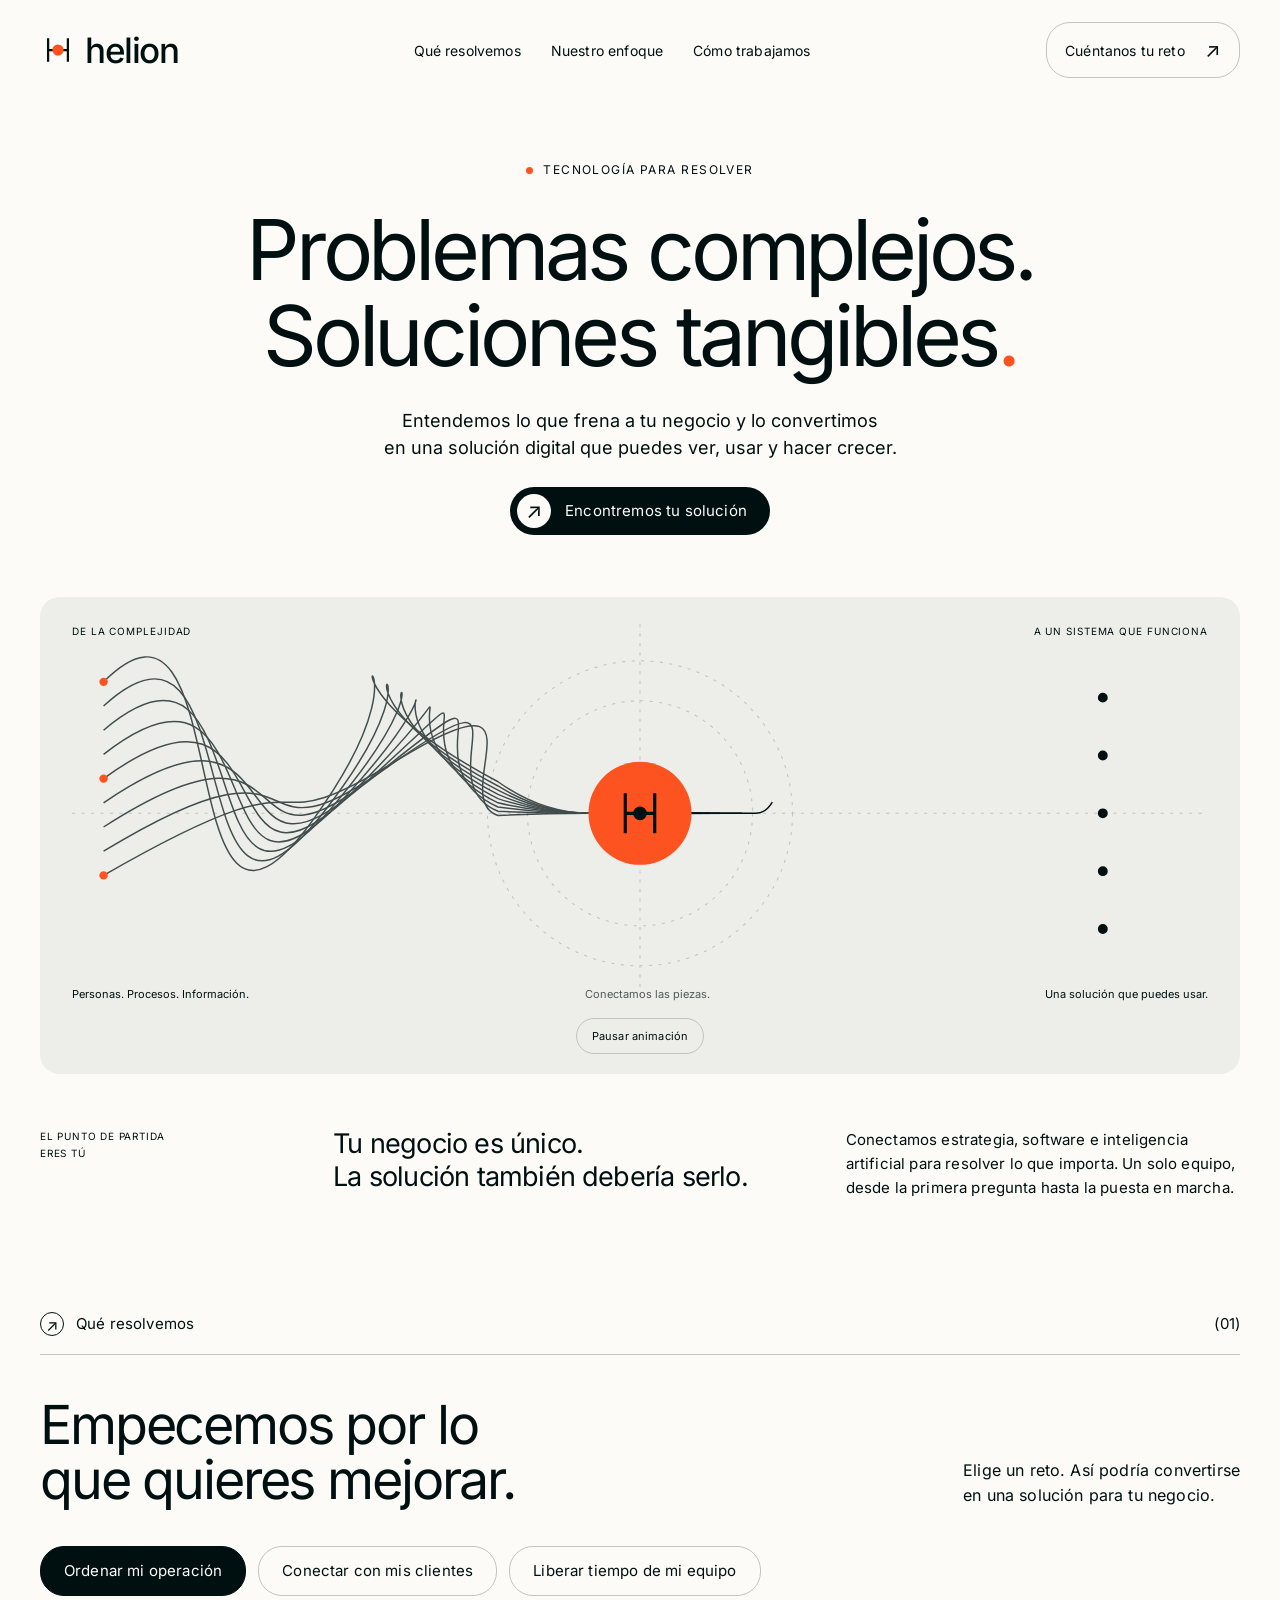
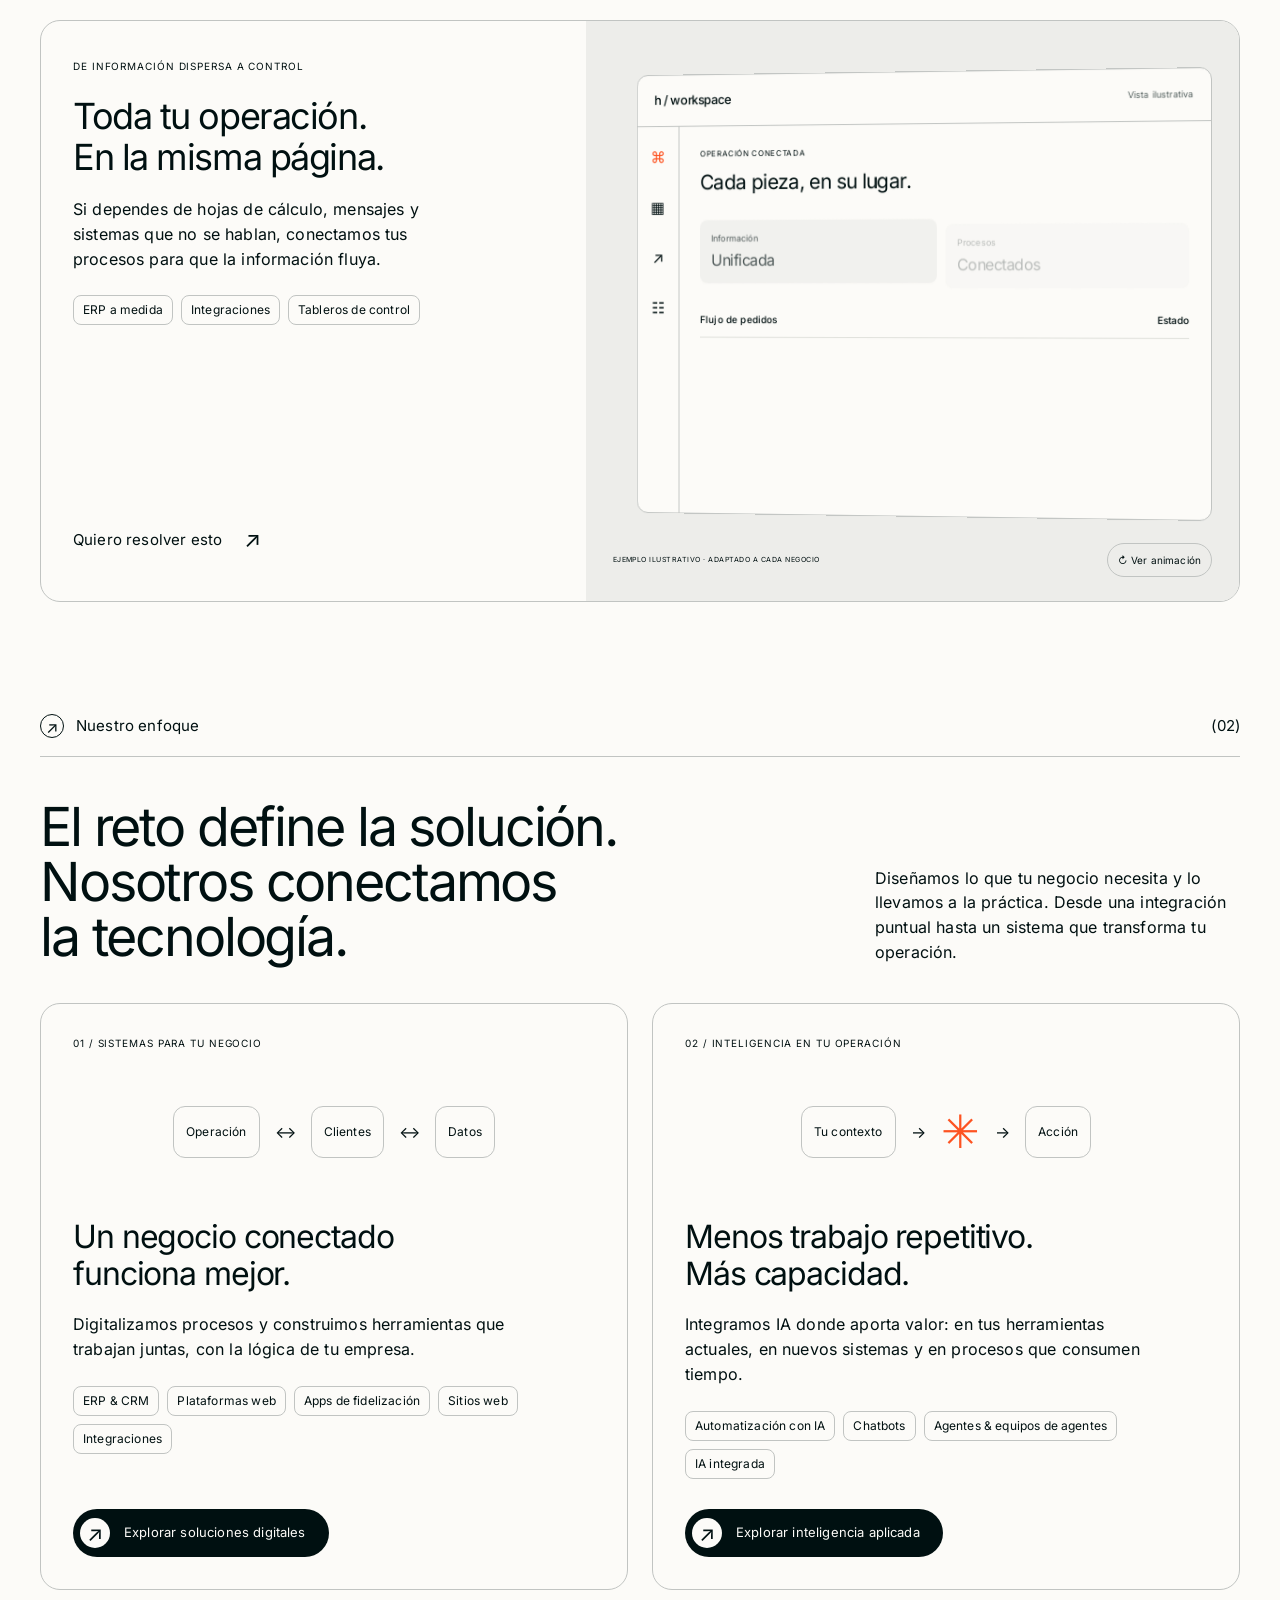
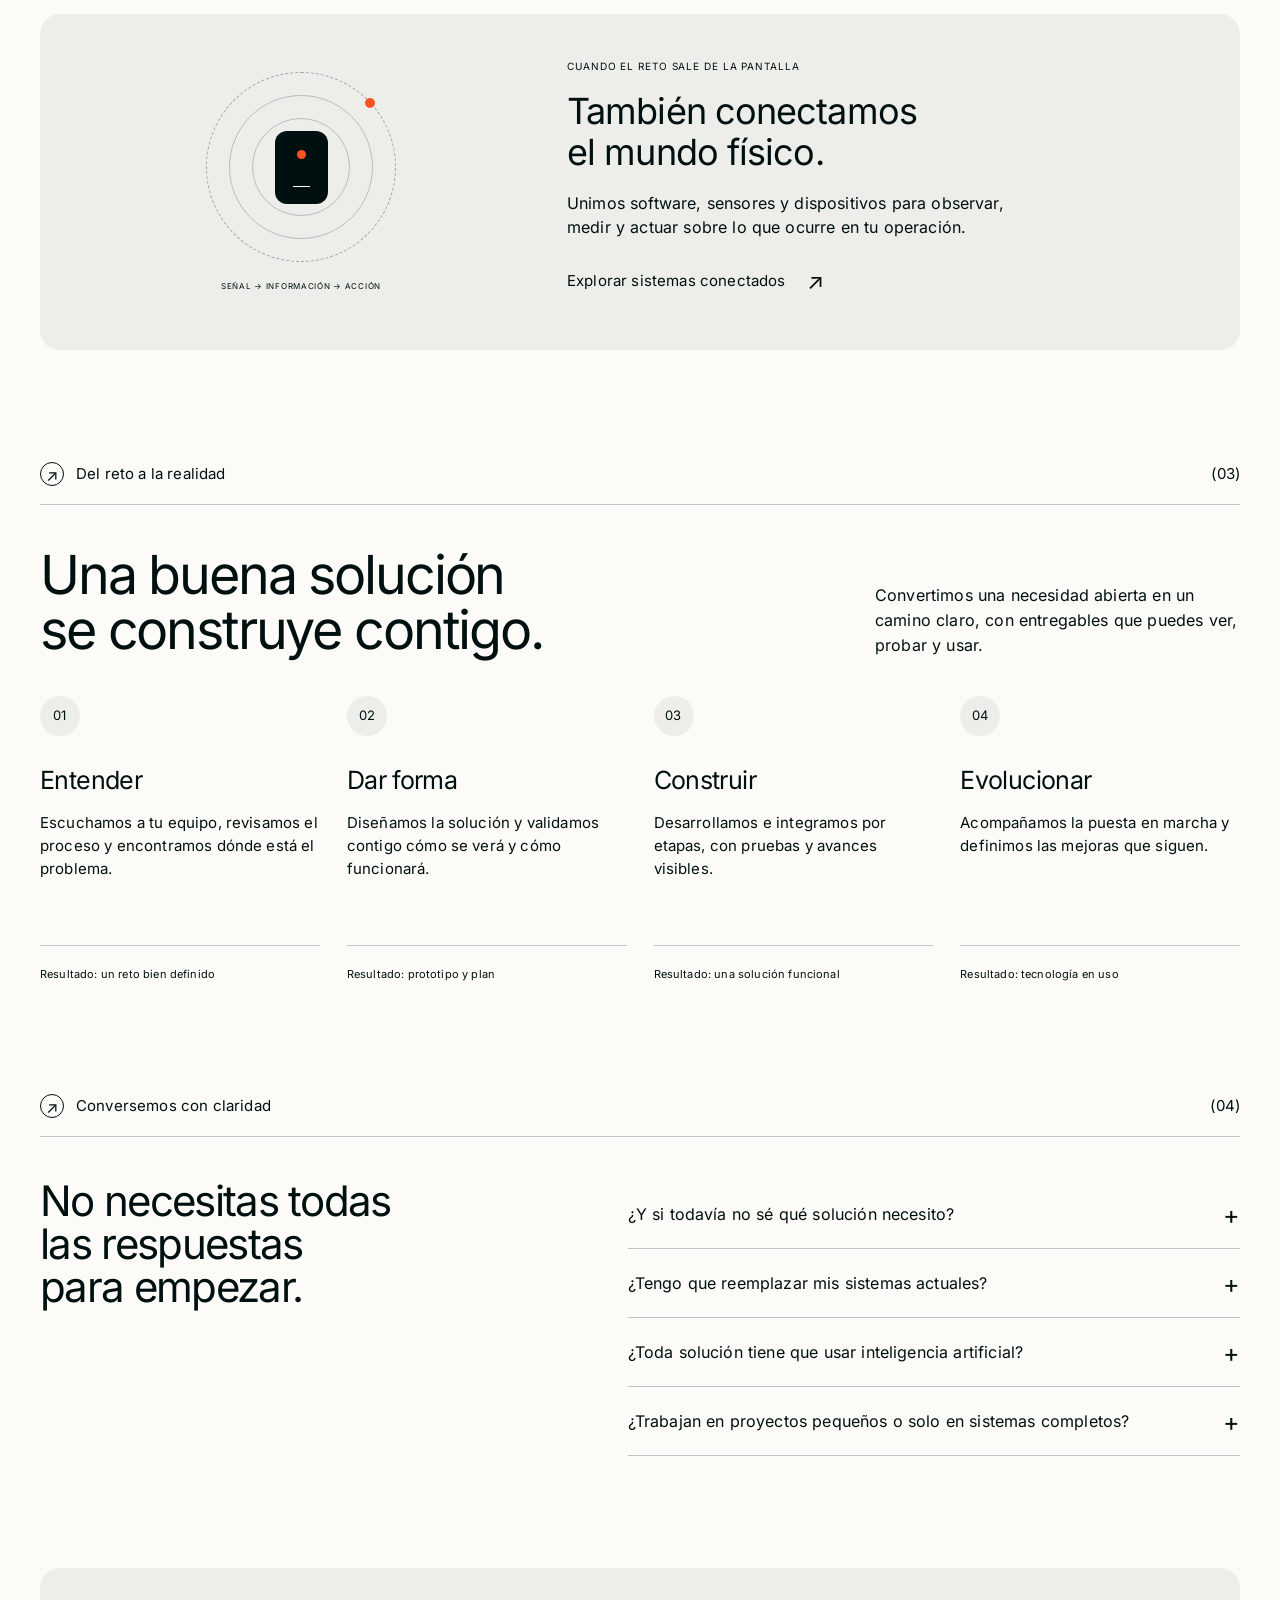
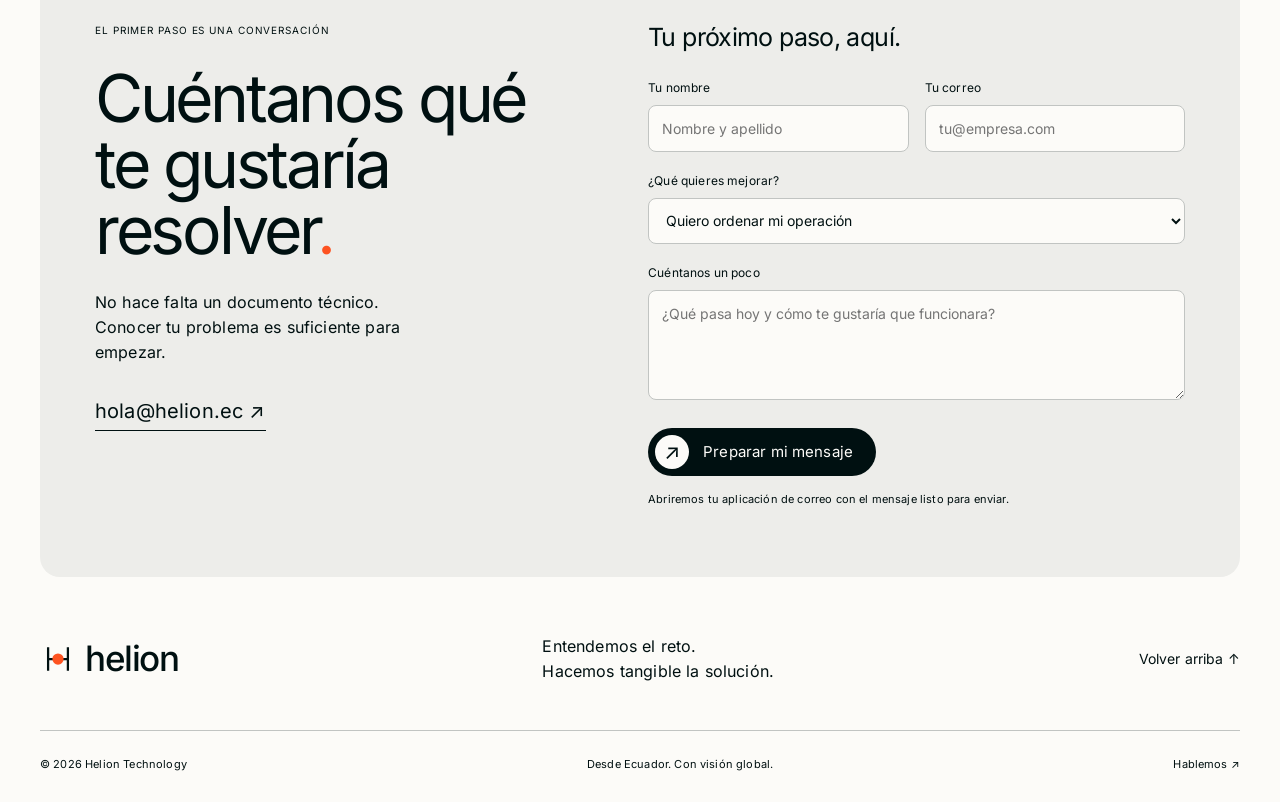
==== commit a6ed556a: "Add distinct animated scenes to business challenge explorer" ====
--- a/index.html
+++ b/index.html
@@ -65,7 +65,7 @@
 </div><button class="text-action" id="discuss-solution">Quiero resolver esto <span aria-hidden="true">↗</span></button>
 </div>
 <div class="product-preview">
-<div class="preview-window">
+<div class="case-scene" data-scene="0"><div class="preview-window">
 <div class="preview-header"><span class="preview-brand">h / workspace</span><span class="preview-status">Vista ilustrativa</span>
 </div>
 <div class="preview-body">
@@ -96,7 +96,23 @@
 </div>
 </div>
 </div>
-</div><span class="preview-caption">EJEMPLO DE SOLUCIÓN · ADAPTADO A CADA NEGOCIO</span>
+</div></div>
+<div class="case-scene" data-scene="1" hidden>
+  <div class="journey-heading"><span class="scene-eyebrow">H / RELACIONES</span><span class="scene-badge">CRM + Fidelización</span></div>
+  <div class="customer-card scene-step"><div class="customer-avatar">M<svg viewBox="0 0 70 70" aria-hidden="true"><circle cx="35" cy="35" r="32"/></svg></div><div><span class="scene-eyebrow">CADA CLIENTE, CON CONTEXTO</span><h4>María, en el centro.</h4><p>Una relación que sigue creciendo.</p></div></div>
+  <div class="journey-track" aria-hidden="true"><span></span><i></i><span></span><i></i><span></span></div>
+  <div class="journey-labels"><span>Conectar</span><span>Acompañar</span><span>Fidelizar</span></div>
+  <div class="message-card scene-step"><span class="message-icon" aria-hidden="true">↗</span><div><b>La conversación continúa</b><p>“Hola, María. Tu pedido está listo.<br>¿Te ayudamos con algo más?”</p></div></div>
+  <div class="loyalty-card scene-step"><div><span class="scene-eyebrow">CADA VISITA CUENTA</span><b>Motivos para volver.</b></div><div class="loyalty-stamps" aria-label="Programa ilustrativo de fidelización"><span>✳</span><span>✳</span><span>✳</span><span>＋</span></div></div>
+</div>
+<div class="case-scene" data-scene="2" hidden>
+  <div class="journey-heading"><span class="scene-eyebrow">H / INTELIGENCIA APLICADA</span><span class="scene-badge">IA + Tu equipo</span></div>
+  <div class="ai-workspace"><div class="document-card scene-step"><span class="scene-eyebrow">DOCUMENTO DE ENTRADA</span><div class="document-icon" aria-hidden="true">≡</div><b>Una nueva solicitud.</b><div class="document-lines" aria-hidden="true"><i></i><i></i><i></i><i></i></div><div class="scan-line" aria-hidden="true"></div></div>
+  <div class="agent-stack"><div class="agent-node scene-step"><span aria-hidden="true">✳</span><div><b>Leer</b><small>Extraer información</small></div><i aria-hidden="true">✓</i></div><div class="agent-node scene-step"><span aria-hidden="true">⌘</span><div><b>Organizar</b><small>Dar contexto</small></div><i aria-hidden="true">✓</i></div><div class="agent-node scene-step"><span aria-hidden="true">↗</span><div><b>Preparar</b><small>Proponer una acción</small></div><i aria-hidden="true">✓</i></div></div></div>
+  <div class="review-card scene-step"><span class="review-icon" aria-hidden="true">◎</span><div><span class="scene-eyebrow">EL CRITERIO SIGUE SIENDO TUYO</span><b>Preparado para tu revisión.</b><p>Tu equipo valida el siguiente paso.</p></div><span class="review-status">Por revisar</span></div>
+  <p class="ai-scene-note">La IA se encarga del proceso.<br>Las decisiones importantes siguen contigo.</p>
+</div>
+<div class="preview-footer"><span class="preview-caption">EJEMPLO ILUSTRATIVO · ADAPTADO A CADA NEGOCIO</span><button class="scene-replay" type="button" hidden>↻ Ver animación</button></div>
 </div>
 </div>
 </section>
--- a/assets/css/connect.css
+++ b/assets/css/connect.css
@@ -1189,3 +1189,85 @@
 @media (prefers-reduced-motion: reduce) {
   .motion-toggle { display: none; }
 }
+
+/* Each business challenge has its own tangible, illustrative scene. */
+[hidden] { display: none !important; }
+.product-preview { min-height: 490px; }
+.case-scene { width: 100%; min-width: 0; }
+.preview-footer { display: flex; align-items: center; justify-content: space-between; gap: 10px; margin-top: 22px; }
+.preview-footer .preview-caption { margin: 0; text-align: left; font-size: 7px; }
+.scene-replay { flex-shrink: 0; border: 1px solid var(--line); border-radius: 24px; padding: 7px 10px; font-size: 10px; background: transparent; min-height: 34px; }
+.scene-replay:hover { background: var(--paper); }
+.journey-heading { display: flex; justify-content: space-between; align-items: center; gap: 10px; margin-bottom: 23px; }
+.scene-eyebrow { display: block; font-size: 8px; letter-spacing: .07em; }
+.scene-badge { border: 1px solid var(--line); border-radius: 8px; padding: 5px 8px; font-size: 9px; }
+.customer-card { display: flex; align-items: center; gap: 20px; padding: 24px 18px; border: 1px solid var(--line); border-radius: 16px; background: var(--paper); }
+.customer-avatar { position: relative; width: 62px; height: 62px; flex-shrink: 0; display: grid; place-items: center; font-size: 24px; border-radius: 50%; background: var(--ash); }
+.customer-avatar svg { position: absolute; inset: -4px; width: 70px; height: 70px; transform: rotate(-90deg); }
+.customer-avatar circle { fill: none; stroke: var(--orange); stroke-width: 2; }
+.customer-card h4 { font-size: 23px; letter-spacing: -.035em; margin: 6px 0; }
+.customer-card p { font-size: 11px; }
+.journey-track { display: flex; align-items: center; margin: 24px 26px 8px; }
+.journey-track span { width: 8px; height: 8px; background: var(--orange); border-radius: 50%; flex-shrink: 0; }
+.journey-track i { height: 1px; background: var(--ink); flex: 1; transform-origin: left; }
+.journey-labels { display: flex; justify-content: space-between; font-size: 9px; margin: 0 8px 20px; }
+.message-card { display: flex; gap: 14px; padding: 18px; border: 1px solid var(--line); border-radius: 16px 16px 16px 4px; background: var(--paper); margin-right: 30px; }
+.message-icon { font-size: 22px; }
+.message-card b { font-size: 12px; font-weight: 500; }
+.message-card p { font-size: 11px; margin-top: 7px; line-height: 1.6; }
+.loyalty-card { margin-top: 15px; margin-left: 30px; padding: 19px; border-radius: 16px; background: var(--ink); color: var(--paper); display: flex; justify-content: space-between; gap: 15px; align-items: center; }
+.loyalty-card b { display: block; font-weight: 400; font-size: 15px; margin-top: 7px; }
+.loyalty-stamps { display: flex; gap: 7px; }
+.loyalty-stamps span { width: 26px; height: 26px; border: 1px solid #68716f; border-radius: 50%; display: grid; place-items: center; color: var(--orange); font-size: 20px; }
+.loyalty-stamps span:last-child { color: var(--paper); font-size: 13px; }
+.ai-workspace { display: grid; grid-template-columns: 1fr 1fr; gap: 20px; align-items: center; }
+.document-card { padding: 20px; position: relative; overflow: hidden; border: 1px solid var(--line); border-radius: 14px; background: var(--paper); min-height: 235px; }
+.document-icon { font-size: 36px; margin: 12px 0 7px; }
+.document-card b { font-size: 12px; font-weight: 500; }
+.document-lines { margin-top: 17px; display: grid; gap: 9px; }
+.document-lines i { display: block; height: 3px; background: var(--line); border-radius: 2px; }
+.document-lines i:nth-child(2) { width: 70%; }
+.document-lines i:last-child { width: 50%; }
+.scan-line { position: absolute; left: 14px; right: 14px; top: 52px; height: 2px; background: var(--orange); opacity: 0; }
+.agent-stack { display: grid; gap: 13px; }
+.agent-node { display: flex; align-items: center; gap: 10px; padding: 13px 12px; background: var(--paper); border: 1px solid var(--line); border-radius: 12px; }
+.agent-node>span { font-size: 21px; color: var(--orange); }
+.agent-node b { display: block; font-weight: 500; font-size: 12px; }
+.agent-node small { display: block; font-size: 8px; margin-top: 3px; }
+.agent-node i { margin-left: auto; font-style: normal; font-size: 11px; }
+.review-card { display: flex; gap: 12px; align-items: center; border: 1px solid var(--line); border-radius: 14px; padding: 19px 15px; background: var(--paper); margin-top: 24px; }
+.review-icon { font-size: 27px; }
+.review-card b { display: block; font-size: 14px; font-weight: 500; margin: 6px 0; }
+.review-card p { font-size: 10px; }
+.review-status { margin-left: auto; font-size: 8px; padding: 5px 7px; border-radius: 8px; border: 1px solid var(--line); white-space: nowrap; }
+.ai-scene-note { margin: 20px 0 0; font-size: 11px; text-align: center; }
+@media(max-width:1000px) and (min-width:701px) {
+  .customer-card { gap: 12px; padding: 20px 12px; }
+  .customer-card h4 { font-size: 19px; }
+  .loyalty-card { margin-left: 0; padding: 16px 12px; flex-wrap: wrap; }
+  .ai-workspace { gap: 10px; }
+  .document-card { padding: 13px; }
+  .agent-node { gap: 6px; padding: 13px 8px; }
+  .review-status { display: none; }
+}
+@media(max-width:700px) {
+  .product-preview { min-height: 460px; }
+  .customer-card { padding: 20px 13px; gap: 14px; }
+  .customer-card h4 { font-size: 19px; }
+  .customer-card p { font-size: 10px; }
+  .customer-avatar { width: 52px; height: 52px; }
+  .customer-avatar svg { width: 60px; height: 60px; }
+  .message-card { margin-right: 12px; padding: 16px 13px; }
+  .loyalty-card { margin-left: 12px; padding: 16px 13px; gap: 9px; }
+  .loyalty-card b { font-size: 12px; }
+  .loyalty-stamps { gap: 4px; }
+  .loyalty-stamps span { width: 22px; height: 22px; font-size: 16px; }
+  .ai-workspace { gap: 10px; }
+  .document-card { padding: 13px; }
+  .agent-node { padding: 13px 8px; gap: 6px; }
+  .agent-node i { display: none; }
+  .review-card { gap: 9px; padding: 16px 12px; }
+  .review-card b { font-size: 12px; }
+  .review-status { display: none; }
+  .preview-footer { flex-wrap: wrap; }
+}
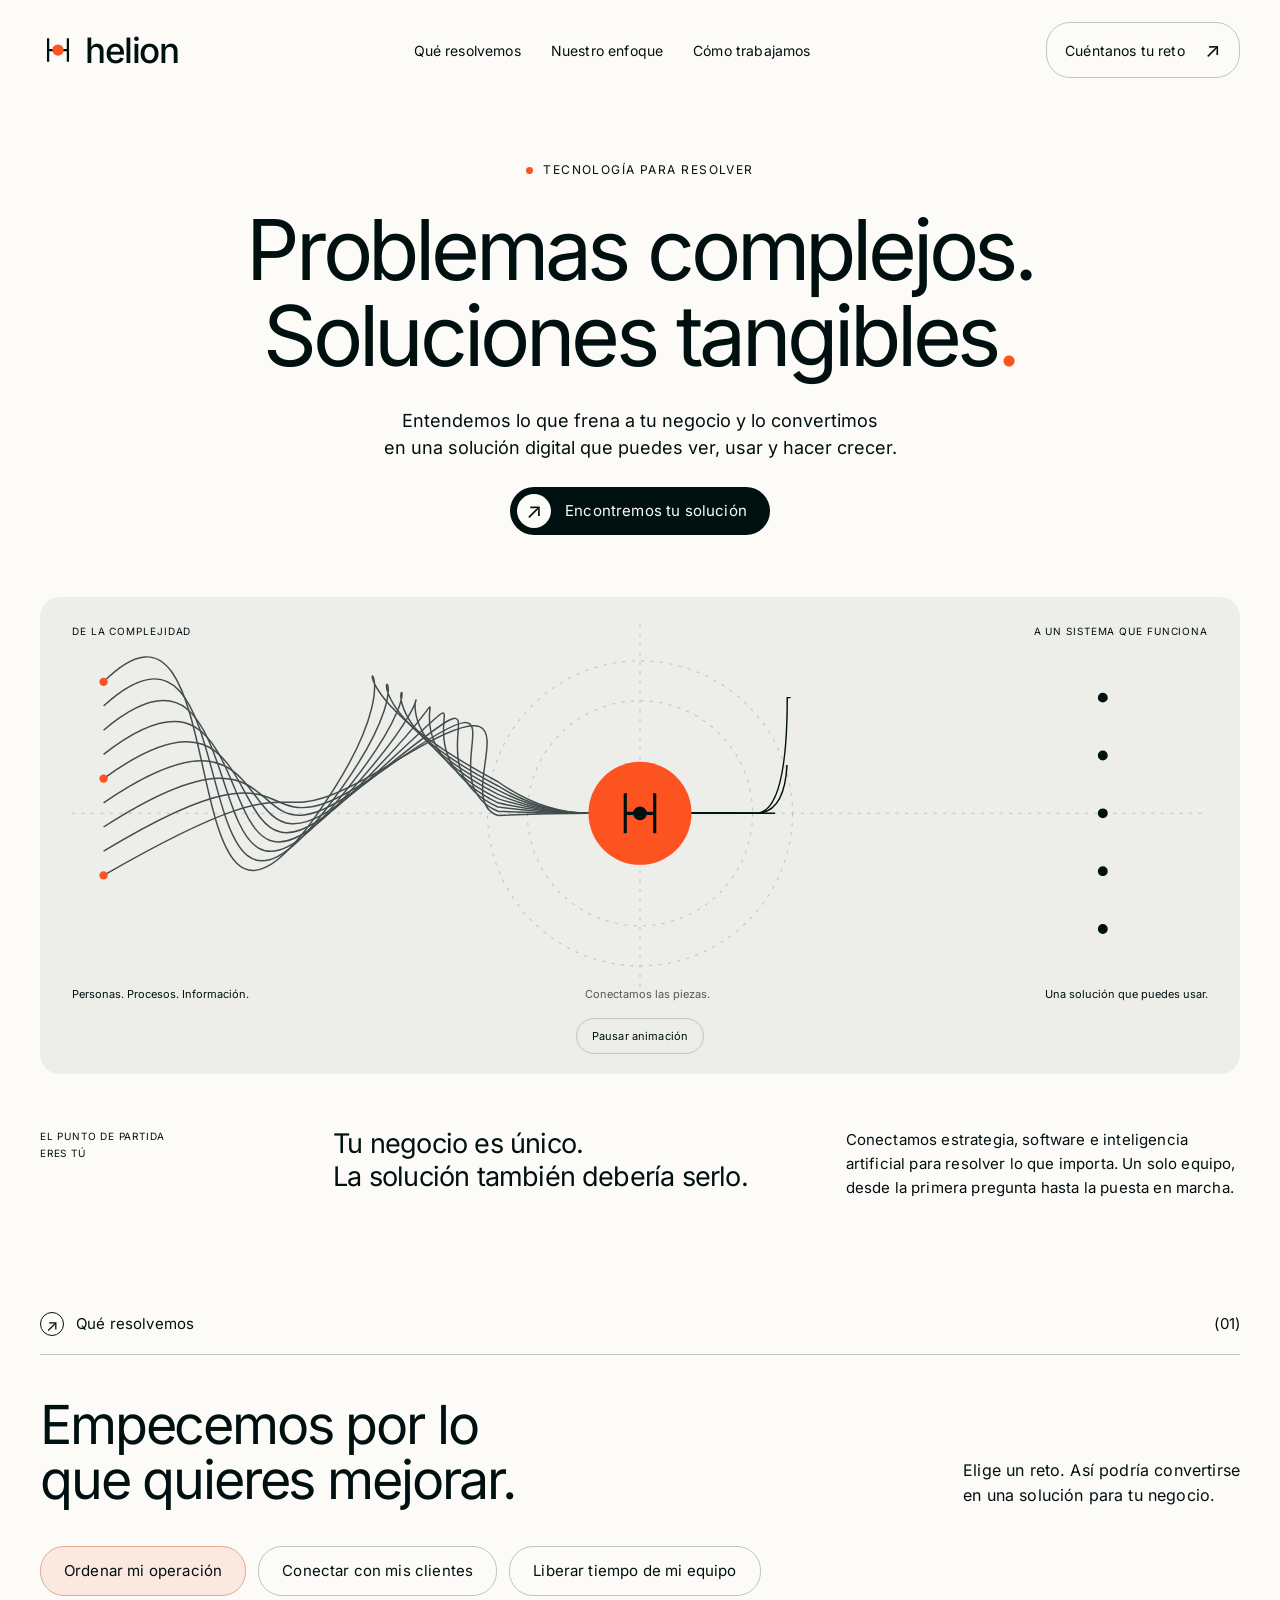
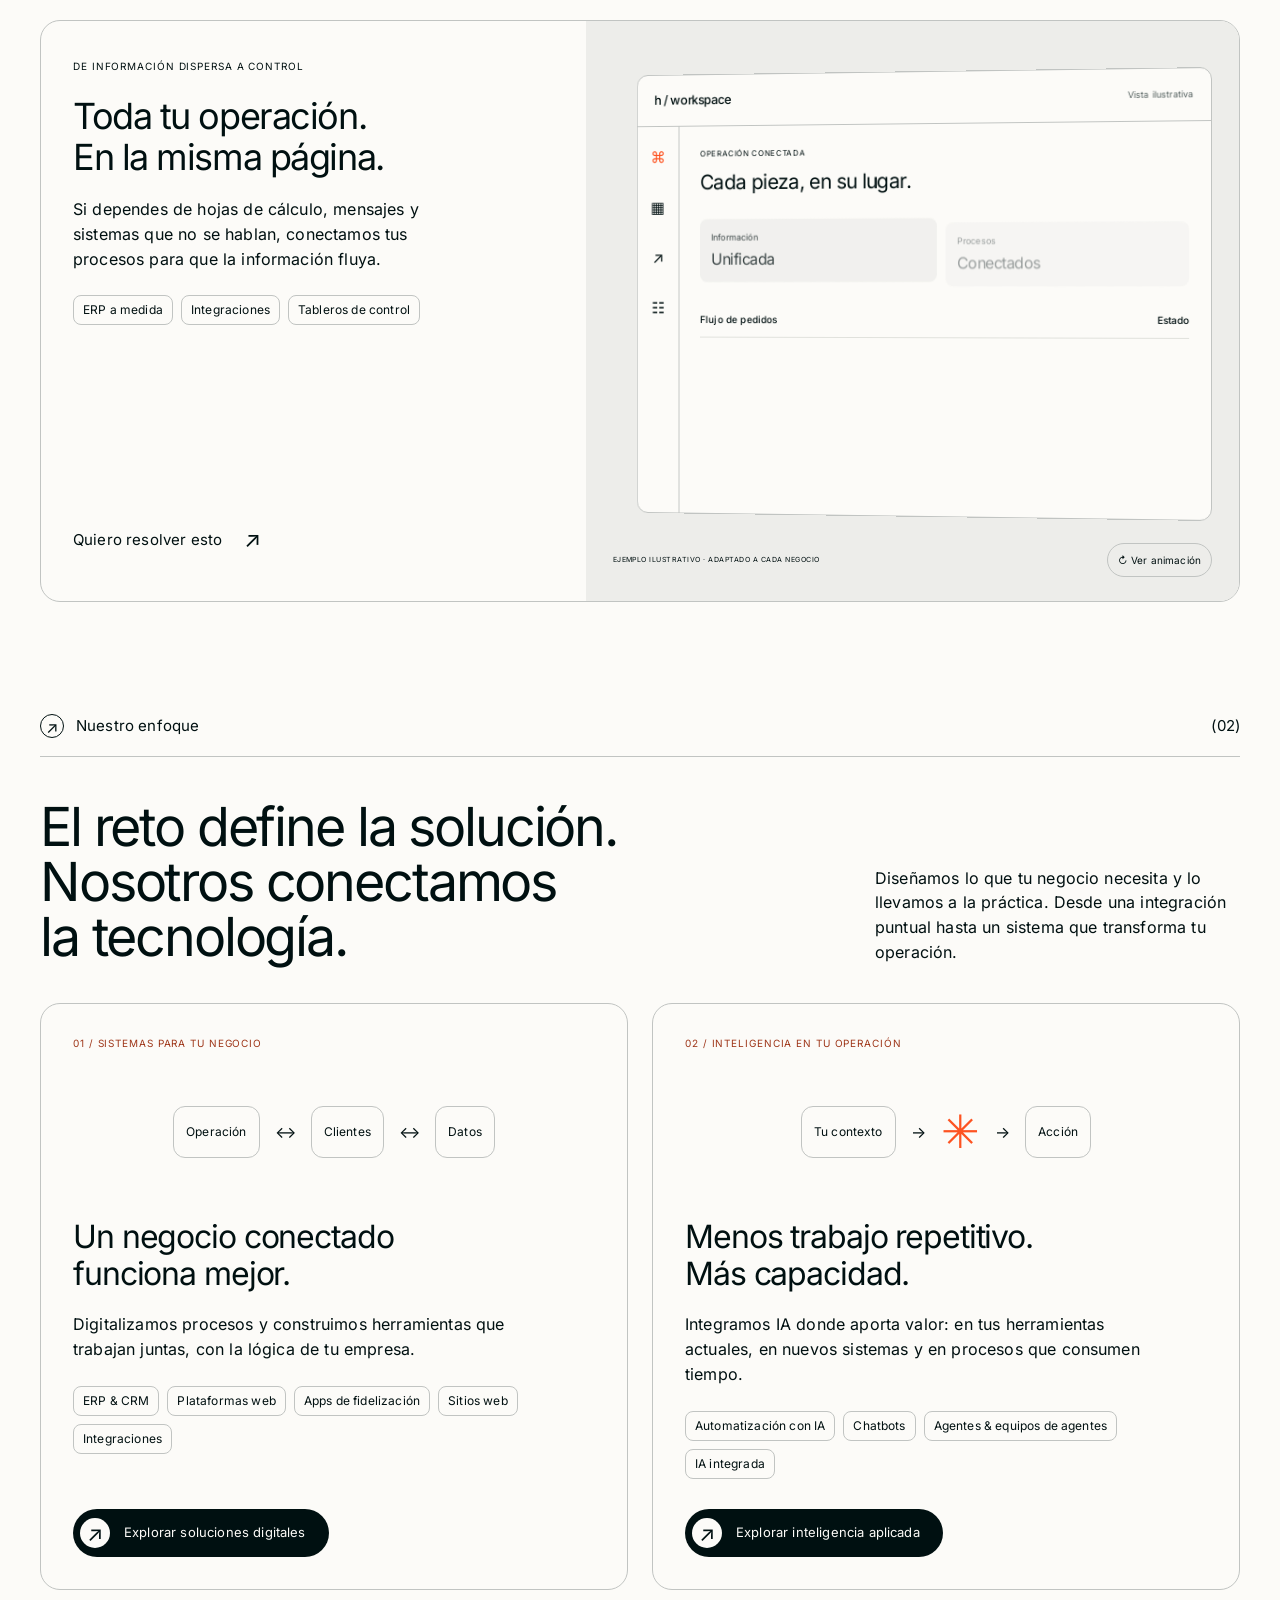
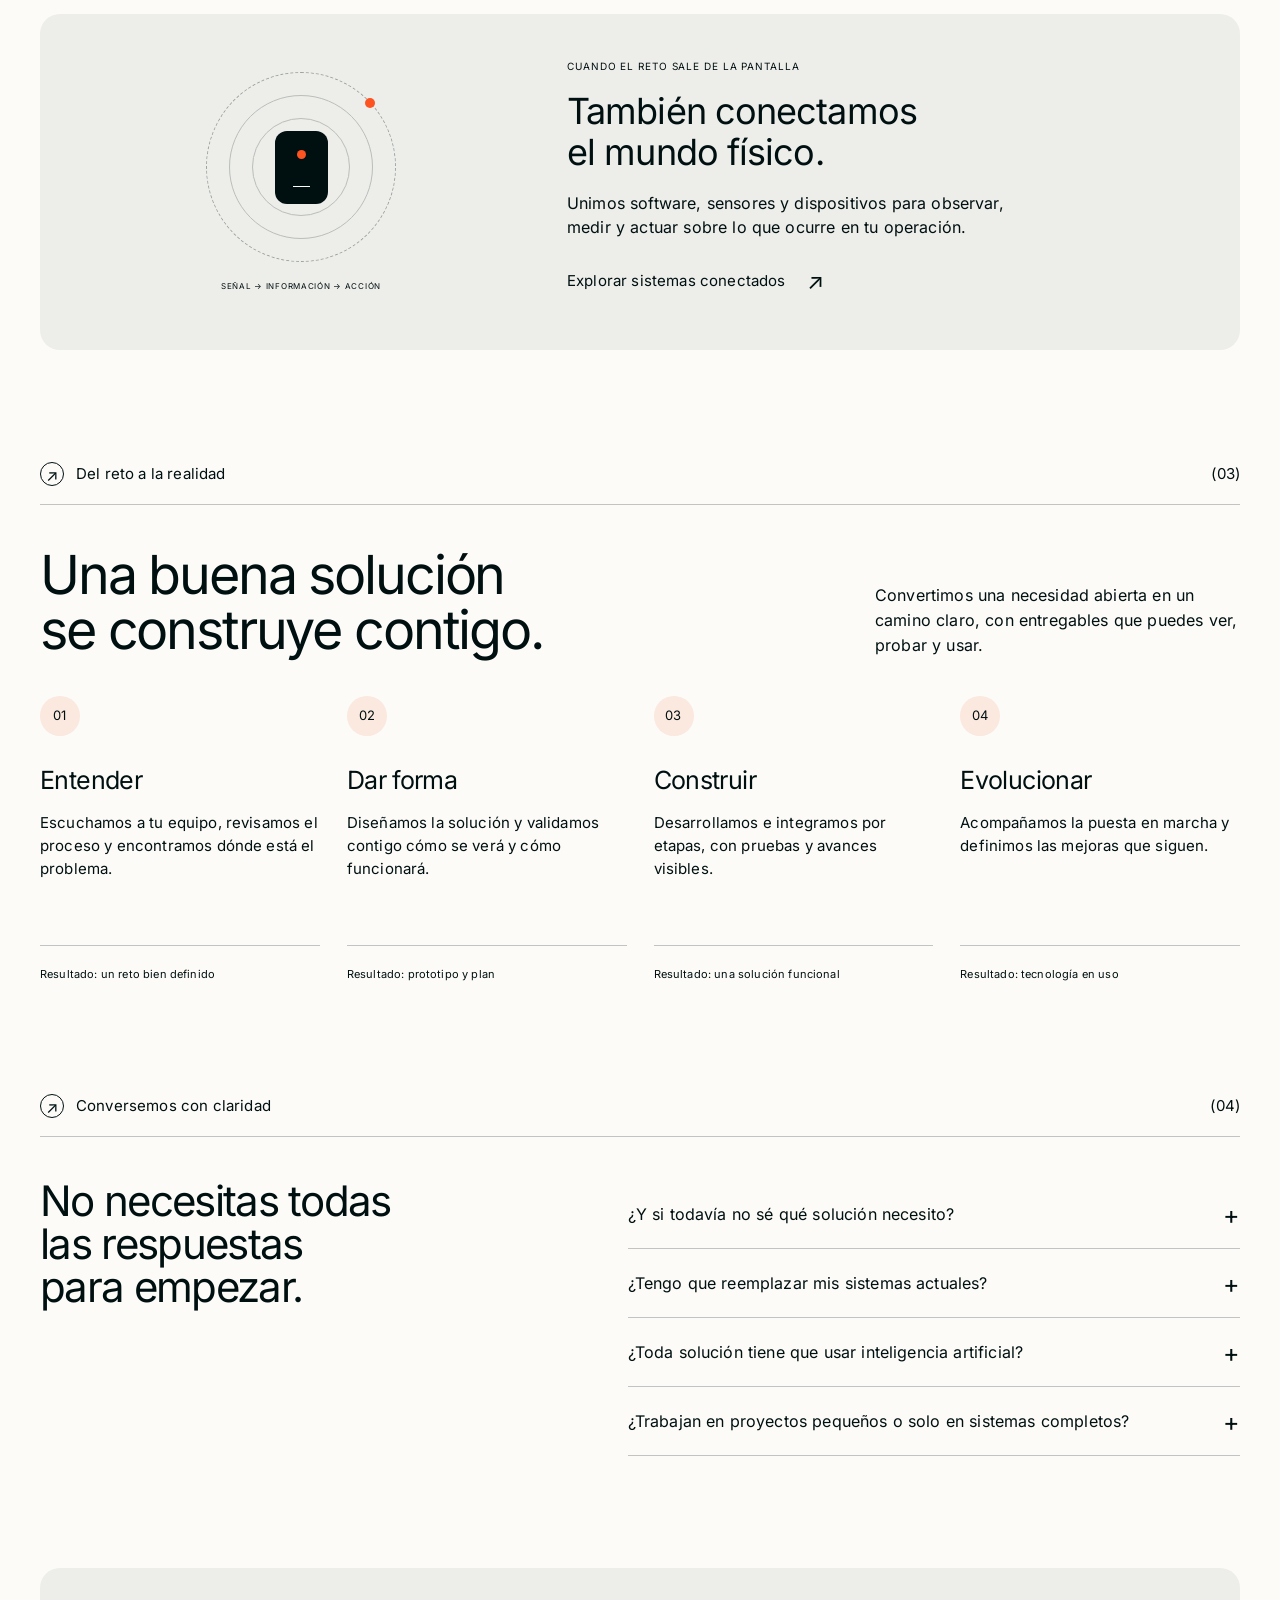
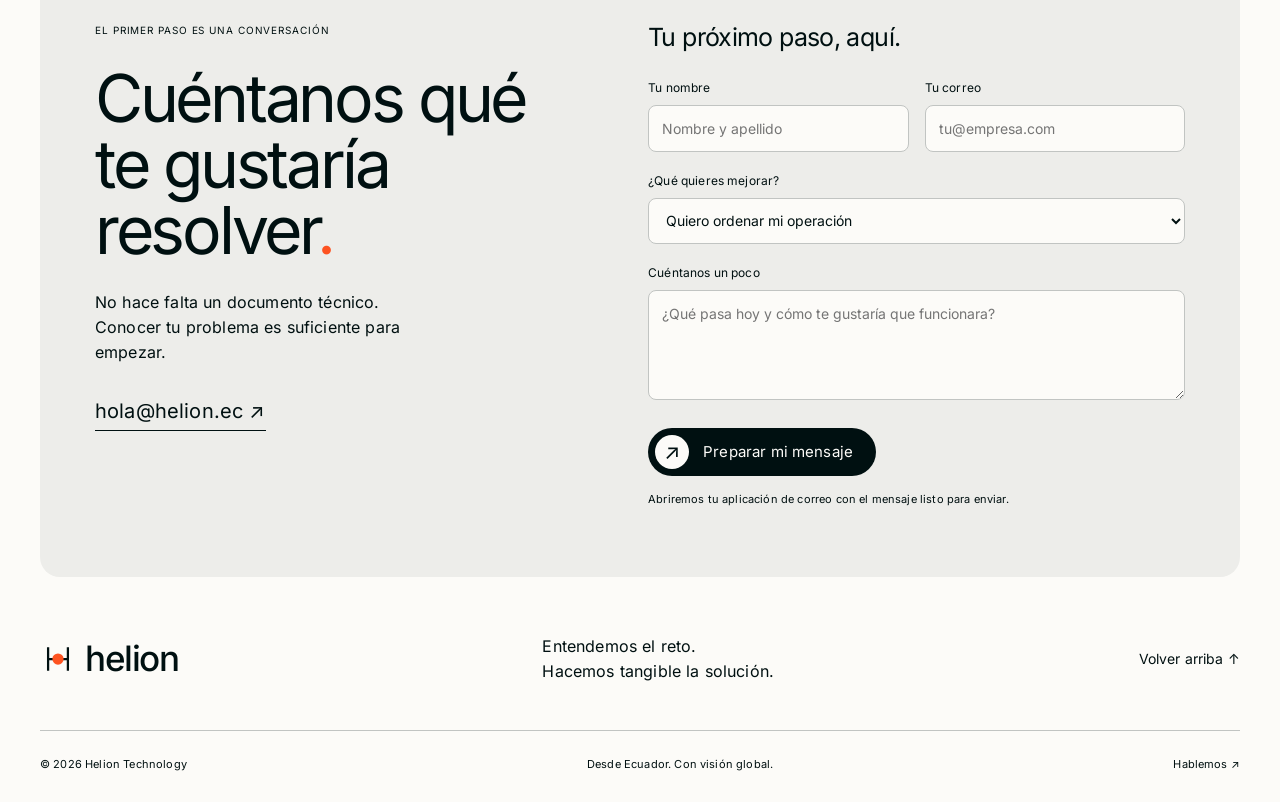
==== commit 606a02c6: "Enrich detail pages with interactive visuals and restrained color" ====
--- a/index.html
+++ b/index.html
@@ -136,7 +136,7 @@
 <p>Digitalizamos procesos y construimos herramientas que trabajan juntas, con la lógica de tu empresa.
 </p>
 <div class="tag-list"><span>ERP & CRM</span><span>Plataformas web</span><span>Apps de fidelización</span><span>Sitios web</span><span>Integraciones</span>
-</div><a class="arrow-button compact" href="web-plataformas.html"><span aria-hidden="true">↗</span>Explorar soluciones digitales</a>
+</div><a class="arrow-button compact" href="/sistemas"><span aria-hidden="true">↗</span>Explorar soluciones digitales</a>
 </article>
 <article class="capability">
 <div class="capability-number">02 / INTELIGENCIA EN TU OPERACIÓN
@@ -148,7 +148,7 @@
 <p>Integramos IA donde aporta valor: en tus herramientas actuales, en nuevos sistemas y en procesos que consumen tiempo.
 </p>
 <div class="tag-list"><span>Automatización con IA</span><span>Chatbots</span><span>Agentes & equipos de agentes</span><span>IA integrada</span>
-</div><a class="arrow-button compact" href="inteligencia-artificial.html"><span aria-hidden="true">↗</span>Explorar inteligencia aplicada</a>
+</div><a class="arrow-button compact" href="/inteligencia"><span aria-hidden="true">↗</span>Explorar inteligencia aplicada</a>
 </article>
 </div>
 <div class="connected-band">
@@ -162,7 +162,7 @@
 <h3>También conectamos<br>el mundo físico.
 </h3>
 <p>Unimos software, sensores y dispositivos para observar, medir y actuar sobre lo que ocurre en tu operación.
-</p><a class="text-action" href="sensorica-iot.html">Explorar sistemas conectados <span aria-hidden="true">↗</span></a>
+</p><a class="text-action" href="/conectados">Explorar sistemas conectados <span aria-hidden="true">↗</span></a>
 </div>
 </div>
 </section>
--- a/assets/css/connect.css
+++ b/assets/css/connect.css
@@ -1271,3 +1271,569 @@
   .review-status { display: none; }
   .preview-footer { flex-wrap: wrap; }
 }
+
+/* Ember punctuates the paper-and-ink system rather than competing with it. */
+:root {
+   --ember-wash: #fbe8de;
+   }
+
+.problem-tabs button[aria-selected=true] {
+   background: var(--ember-wash);
+   color: var(--ink);
+   border-color: #e5aa90;
+   }
+
+.process-number {
+   background: var(--ember-wash);
+   }
+
+.capability-number {
+   color: #9e3619;
+   }
+
+.detail-grid article:nth-child(2), .detail-grid article:nth-child(3) {
+   background: #f6f3ec;
+   }
+
+.detail-principle {
+   background: var(--ember-wash);
+   }
+
+.detail-principle > .overline {
+   color: #9e3619;
+   }
+
+.detail-lab {
+   width: min(1200px,calc(100% - 80px));
+   margin: 55px auto 0;
+   border: 1px solid var(--line);
+   border-radius: 24px;
+   overflow: hidden;
+   }
+
+.lab-top {
+   padding: 22px 28px;
+   display: flex;
+   justify-content: space-between;
+   align-items: center;
+   gap: 20px;
+   }
+
+.lab-micro {
+   font-size: 10px;
+   letter-spacing: .07em;
+   }
+
+.lab-tabs {
+   display: flex;
+   gap: 7px;
+   }
+
+.lab-tabs button {
+   font-size: 12px;
+   padding: 9px 15px;
+   background: transparent;
+   border: 1px solid transparent;
+   border-radius: 24px;
+   }
+
+.lab-tabs button:hover {
+   background: var(--ash);
+   }
+
+.lab-tabs button[aria-selected=true] {
+   border-color: var(--line);
+   background: var(--ink);
+   color: var(--paper);
+   }
+
+.lab-bottom {
+   padding: 18px 28px;
+   display: flex;
+   align-items: center;
+   justify-content: space-between;
+   gap: 18px;
+   }
+
+.lab-bottom p {
+   font-size: 11px;
+   }
+
+.lab-replay {
+   border: 1px solid var(--line);
+   border-radius: 24px;
+   background: transparent;
+   padding: 8px 13px;
+   font-size: 11px;
+   white-space: nowrap;
+   }
+
+.lab-canvas {
+   min-height: 360px;
+   }
+
+.ai-canvas {
+   display: grid;
+   grid-template-columns: 1fr 1.15fr 1fr;
+   gap: 28px;
+   background: var(--ink);
+   color: var(--paper);
+   padding: 40px;
+   align-items: center;
+   }
+
+.lab-input,.lab-output {
+   padding: 24px;
+   border: 1px solid #43504c;
+   border-radius: 20px;
+   min-height: 280px;
+   background: #102120;
+   }
+
+.lab-input h3,.lab-output h3 {
+   font-size: 22px;
+   margin: 18px 0 12px;
+   }
+
+.lab-input p,.lab-output p {
+   font-size: 13px;
+   color: #ced2ce;
+   }
+
+.paper-icon {
+   position: relative;
+   width: 68px;
+   height: 80px;
+   background: var(--paper);
+   border-radius: 8px;
+   margin-top: 25px;
+   padding: 18px 13px;
+   overflow: hidden;
+   }
+
+.paper-icon i {
+   display: block;
+   background: #a2a9a2;
+   height: 2px;
+   margin-bottom: 9px;
+   }
+
+.paper-icon i:nth-child(3){
+  width:70%}
+.lab-scan {
+   position:absolute;
+  left:0;
+  right:0;
+  top:6px;
+  height:2px;
+  background:var(--orange);
+  opacity:0 }
+
+.lab-chips {
+   display:flex;
+  gap:7px;
+  margin-top:18px }
+.lab-chips span {
+   font-size:10px;
+  border:1px solid #43504c;
+  border-radius:7px;
+  padding:4px 8px }
+
+.lab-engine {
+   text-align:center;
+  min-width:0 }
+.lab-engine svg {
+   width:100%;
+  max-width:260px;
+  display:block;
+  margin:auto }
+
+.lab-orbit {
+   fill:none;
+  stroke:#67746f;
+  stroke-width:1 }
+.lab-core{
+  fill:var(--orange)}
+.lab-mark{
+  stroke:var(--ink);
+  stroke-width:3;
+  fill:none}
+
+.lab-engine>span{
+  display:block;
+  font-size:16px;
+  margin-top:8px}
+.engine-steps{
+  display:flex;
+  justify-content:center;
+  gap:10px;
+  font-size:9px;
+  margin-top:17px;
+  color:#ced2ce}
+.engine-steps i{
+  font-style:normal}
+
+.output-check{
+  font-size:42px;
+  line-height:1;
+  margin:28px 0;
+  color:var(--orange)}
+.review-line{
+  font-size:10px;
+  margin-top:26px;
+  border-top:1px solid #43504c;
+  padding-top:14px;
+  display:flex;
+  align-items:center;
+  gap:7px}
+.review-line i{
+  width:5px;
+  height:5px;
+  border-radius:50%;
+  background:var(--orange)}
+
+.systems-canvas{
+  background:var(--ash);
+  display:grid;
+  grid-template-columns:65px 1fr}
+.workspace-rail{
+  border-right:1px solid var(--line);
+  display:flex;
+  flex-direction:column;
+  gap:28px;
+  align-items:center;
+  padding:28px 0}
+.workspace-rail b{
+  font-size:23px;
+  font-weight:500}
+.workspace-rail>span{
+  font-size:18px}
+.workspace-main{
+  padding:30px;
+  min-width:0}
+.workspace-heading{
+  display:flex;
+  justify-content:space-between;
+  align-items:center;
+  gap:15px}
+.workspace-heading h3{
+  font-size:25px;
+  margin-top:7px}
+.workspace-badge{
+  border:1px solid var(--line);
+  border-radius:8px;
+  padding:7px 10px;
+  font-size:10px}
+.workspace-columns{
+  display:grid;
+  grid-template-columns:repeat(3,1fr);
+  gap:18px;
+  margin-top:28px}
+.workspace-column>span{
+  font-size:11px;
+  display:flex;
+  justify-content:space-between;
+  margin-bottom:13px}
+.workspace-column>span b{
+  font-weight:400;
+  color:#56615b}
+.workspace-task{
+  background:var(--paper);
+  border:1px solid var(--line);
+  border-radius:15px;
+  padding:20px;
+  min-height:190px}
+.task-dot{
+  display:block;
+  width:7px;
+  height:7px;
+  background:var(--orange);
+  border-radius:50%;
+  margin-bottom:17px}
+.workspace-task h3{
+  font-size:19px;
+  line-height:1.2}
+.workspace-task p{
+  font-size:12px;
+  margin-top:10px;
+  min-height:38px}
+.task-bottom{
+  display:flex;
+  justify-content:space-between;
+  align-items:center;
+  border-top:1px solid var(--line);
+  padding-top:12px;
+  margin-top:20px;
+  font-size:10px}
+.task-bottom i{
+  font-style:normal;
+  font-size:17px}
+.workspace-sync{
+  display:flex;
+  align-items:center;
+  justify-content:center;
+  margin:30px auto 0;
+  max-width:650px;
+  gap:12px}
+.sync-node{
+  background:var(--paper);
+  border:1px solid var(--line);
+  border-radius:8px;
+  padding:7px 12px;
+  font-size:10px;
+  white-space:nowrap}
+.sync-line{
+  height:1px;
+  background:var(--ink);
+  flex:1;
+  transform-origin:left}
+
+.iot-canvas{
+  display:grid;
+  grid-template-columns:1.6fr 1fr;
+  background:var(--ink);
+  color:var(--paper);
+  padding:30px;
+  gap:30px;
+  align-items:center}
+.sensor-map{
+  min-width:0}
+.map-caption{
+  display:flex;
+  justify-content:space-between;
+  gap:15px;
+  font-size:9px}
+.sensor-map>svg{
+  width:100%;
+  display:block;
+  margin:24px 0 10px}
+.floor-lines{
+  stroke:#50615b;
+  stroke-width:1.5;
+  fill:none}
+.sensor-wires{
+  fill:none;
+  stroke:var(--orange);
+  stroke-width:1.5;
+  stroke-dasharray:5 6}
+.sensor-points{
+  fill:var(--orange)}
+.map-center{
+  fill:var(--orange)}
+.map-mark{
+  fill:none;
+  stroke:var(--ink);
+  stroke-width:2.5}
+.map-text{
+  font-size:8px;
+  fill:#acb9b2;
+  font-family:monospace}
+.map-key{
+  display:flex;
+  gap:10px;
+  align-items:center;
+  font-size:10px;
+  color:#cbd4cf}
+.map-key i{
+  height:5px;
+  width:5px;
+  border-radius:50%;
+  background:var(--orange)}
+.map-key span{
+  margin-left:15px}
+.telemetry-card{
+  border:1px solid #43504c;
+  border-radius:20px;
+  padding:25px;
+  background:#102120}
+.telemetry-card h3{
+  font-size:23px;
+  margin:18px 0 8px}
+.telemetry-card>p{
+  font-size:13px;
+  color:#cbd4cf}
+.telemetry-value{
+  display:flex;
+  align-items:baseline;
+  gap:10px;
+  margin-top:22px}
+.telemetry-value>span{
+  font-size:56px;
+  letter-spacing:-.05em}
+.telemetry-value small{
+  font-size:18px;
+  color:#cbd4cf}
+.signal-chart{
+  width:100%;
+  height:55px;
+  stroke:var(--orange);
+  stroke-width:2;
+  fill:none}
+.telemetry-result{
+  border-top:1px solid #43504c;
+  padding-top:17px;
+  margin-top:16px}
+.telemetry-result>span{
+  font-size:9px;
+  color:#cbd4cf}
+.telemetry-result h4{
+  font-size:16px;
+  margin-top:6px}
+.telemetry-result p{
+  font-size:11px;
+  margin-top:7px;
+  color:#cbd4cf}
+
+.capability-mini{
+  height:85px;
+  display:flex;
+  align-items:center;
+  gap:10px;
+  margin-bottom:25px}
+.capability-mini span,.capability-mini b{
+  font-size:10px;
+  font-weight:400;
+  padding:9px 12px;
+  border:1px solid var(--line);
+  border-radius:8px}
+.capability-mini b{
+  background:var(--ember-wash);
+  border-color:#e5aa90}
+.capability-mini i{
+  font-style:normal;
+  font-size:13px}
+.detail-grid article>.overline{
+  color:#9e3619}
+
+@media(max-width:1000px){
+  .detail-lab{
+  width:calc(100% - 48px)}
+.ai-canvas{
+  padding:25px;
+  gap:16px}
+.lab-input,.lab-output{
+  padding:18px}
+.lab-input h3,.lab-output h3{
+  font-size:20px}
+.workspace-main{
+  padding:24px}
+.workspace-columns{
+  gap:12px}
+.workspace-task{
+  padding:15px}
+.workspace-task h3{
+  font-size:17px}
+.iot-canvas{
+  gap:20px;
+  padding:24px}
+.telemetry-card{
+  padding:20px}
+.capability-mini{
+  gap:7px}
+.capability-mini span,.capability-mini b{
+  padding:8px;
+  font-size:9px}
+}
+
+@media(max-width:700px){
+  .detail-lab{
+  width:calc(100% - 40px);
+  margin-top:38px}
+.lab-top{
+  padding:22px 20px;
+  flex-direction:column;
+  align-items:start;
+  gap:14px}
+.lab-tabs{
+  width:100%;
+  justify-content:space-between;
+  gap:4px}
+.lab-tabs button{
+  font-size:11px;
+  padding:9px 12px}
+.lab-bottom{
+  padding:18px 20px;
+  flex-wrap:wrap;
+  gap:12px}
+.lab-bottom p{
+  font-size:10px}
+.ai-canvas{
+  grid-template-columns:1fr;
+  padding:24px;
+  gap:20px}
+.lab-input,.lab-output{
+  min-height:0;
+  padding:22px}
+.lab-input h3,.lab-output h3{
+  font-size:23px}
+.paper-icon{
+  width:58px;
+  height:65px;
+  margin-top:18px;
+  float:right;
+  margin-left:15px}
+.lab-engine svg{
+  max-width:210px}
+.lab-engine{
+  padding:5px 0 14px}
+.output-check{
+  margin:18px 0;
+  font-size:32px}
+.systems-canvas{
+  grid-template-columns:1fr}
+.workspace-rail{
+  display:none}
+.workspace-main{
+  padding:22px 18px}
+.workspace-heading{
+  align-items:start}
+.workspace-heading h3{
+  font-size:23px}
+.workspace-badge{
+  display:none}
+.workspace-columns{
+  grid-template-columns:1fr;
+  gap:20px}
+.workspace-task{
+  min-height:0;
+  padding:20px}
+.workspace-task h3{
+  font-size:21px}
+.workspace-task p{
+  min-height:0;
+  font-size:13px}
+.workspace-column>span{
+  font-size:12px}
+.workspace-sync{
+  flex-wrap:wrap;
+  gap:8px;
+  margin-top:24px}
+.sync-node{
+  font-size:8px;
+  padding:7px}
+.sync-line{
+  min-width:5px}
+.iot-canvas{
+  grid-template-columns:1fr;
+  padding:24px 20px;
+  gap:25px}
+.map-caption{
+  font-size:8px}
+.map-key{
+  font-size:9px;
+  gap:7px}
+.map-key span{
+  margin-left:5px}
+.telemetry-card h3{
+  font-size:24px}
+.capability-mini{
+  gap:8px;
+  flex-wrap:wrap;
+  height:auto;
+  min-height:65px}
+.capability-mini span,.capability-mini b{
+  font-size:9px;
+  padding:8px}
+.detail-grid article{
+  padding:25px}
+}
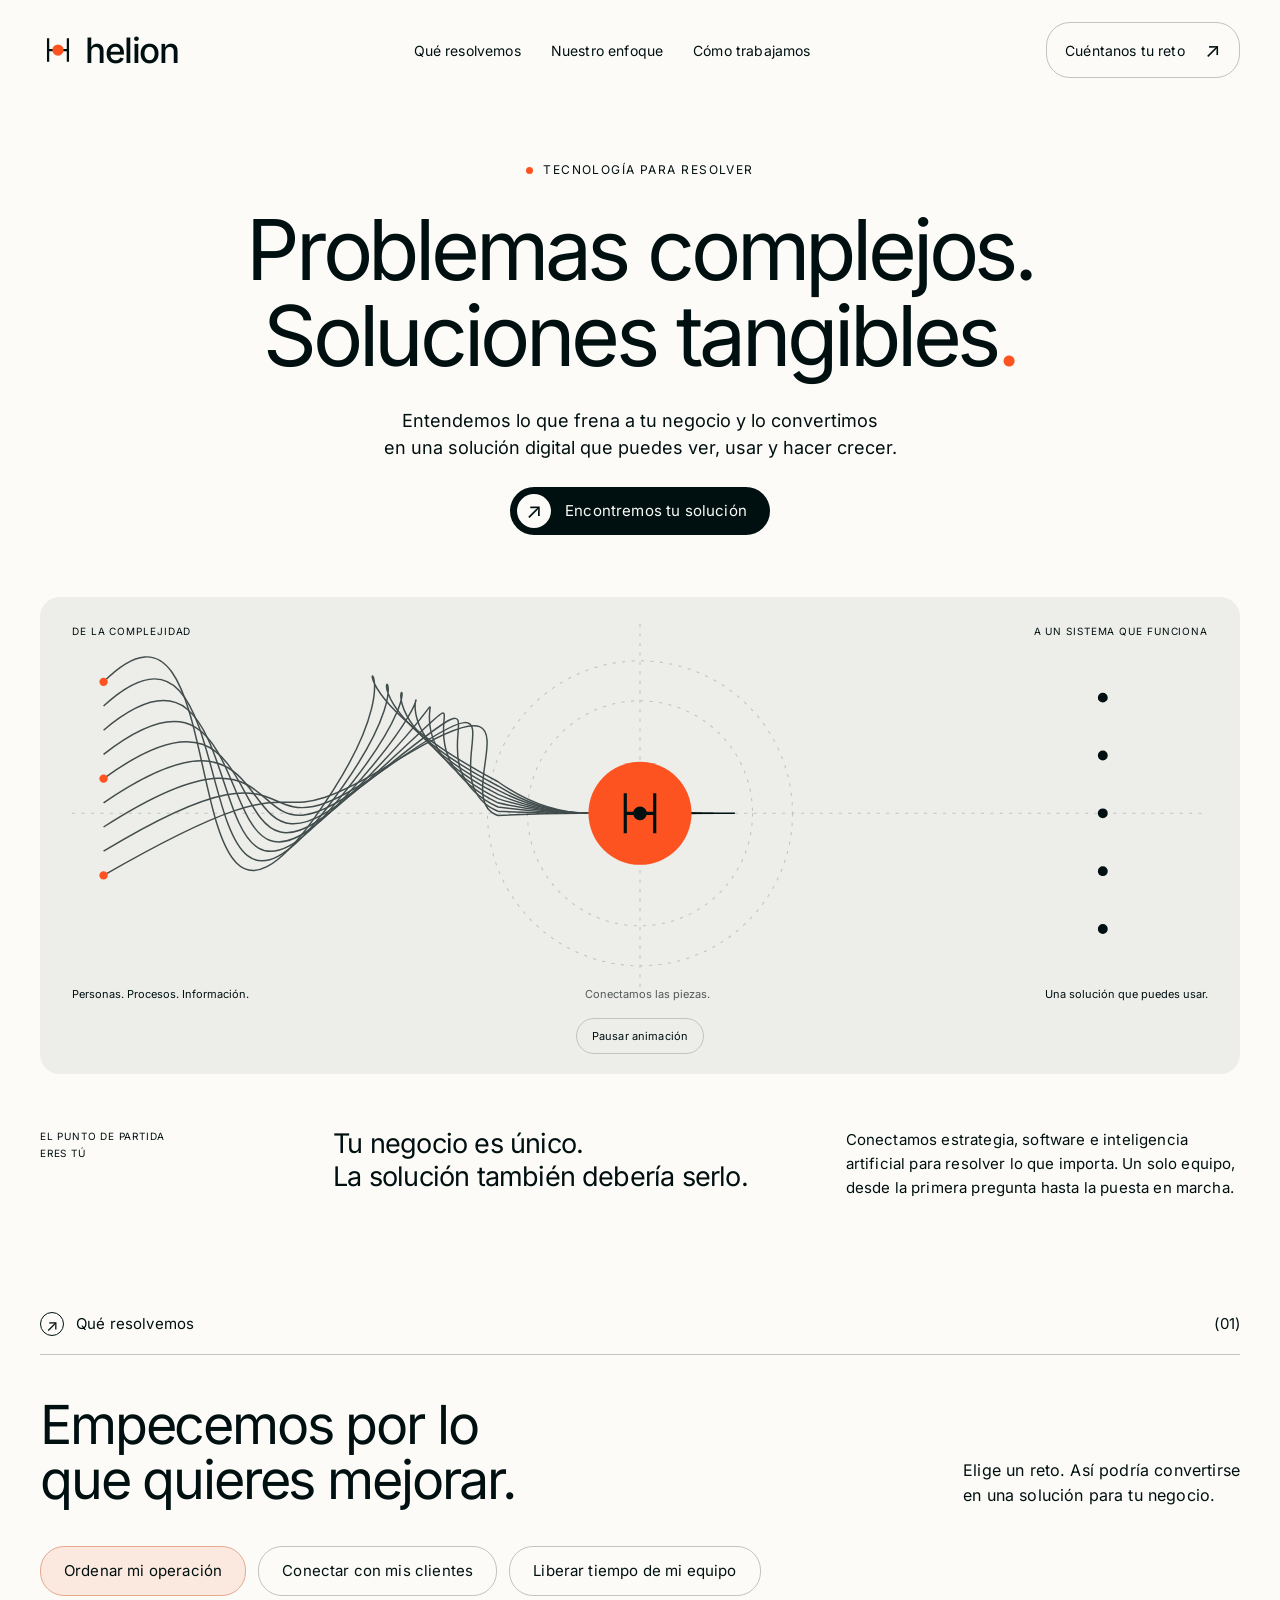
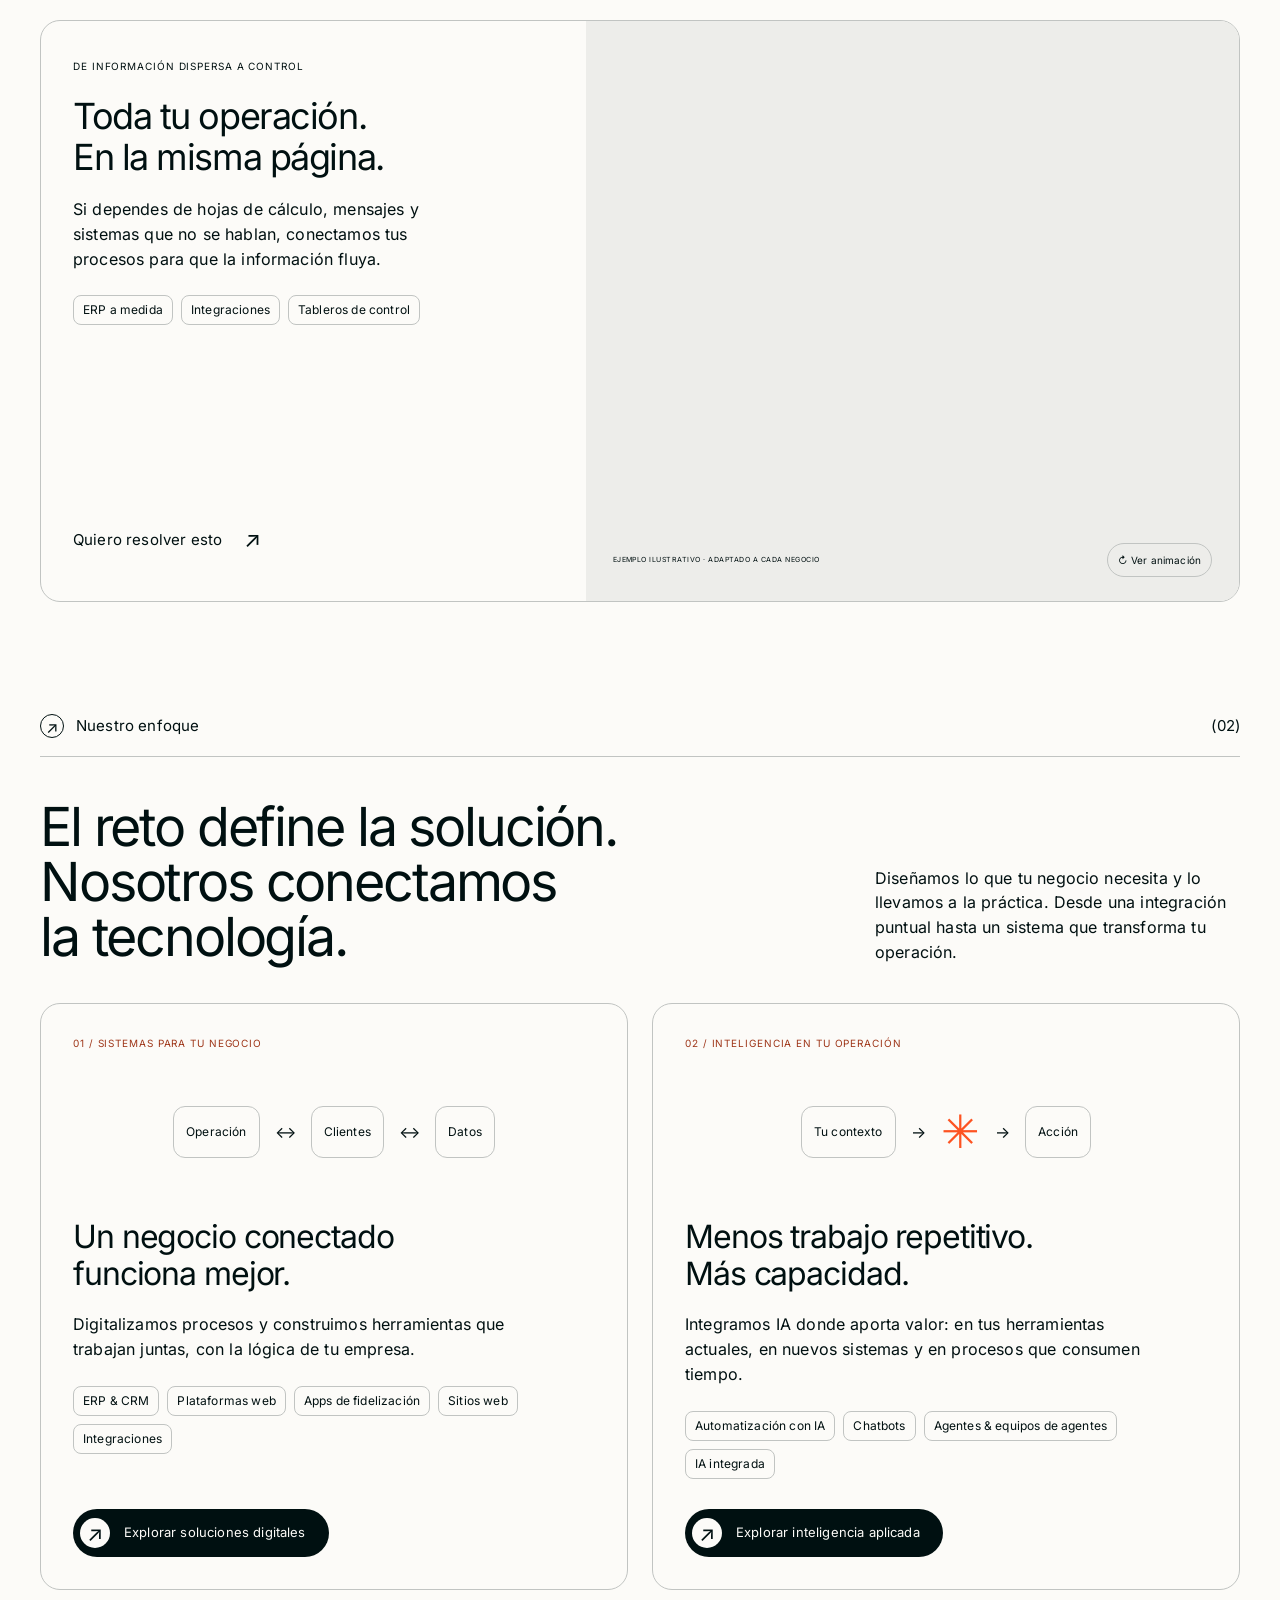
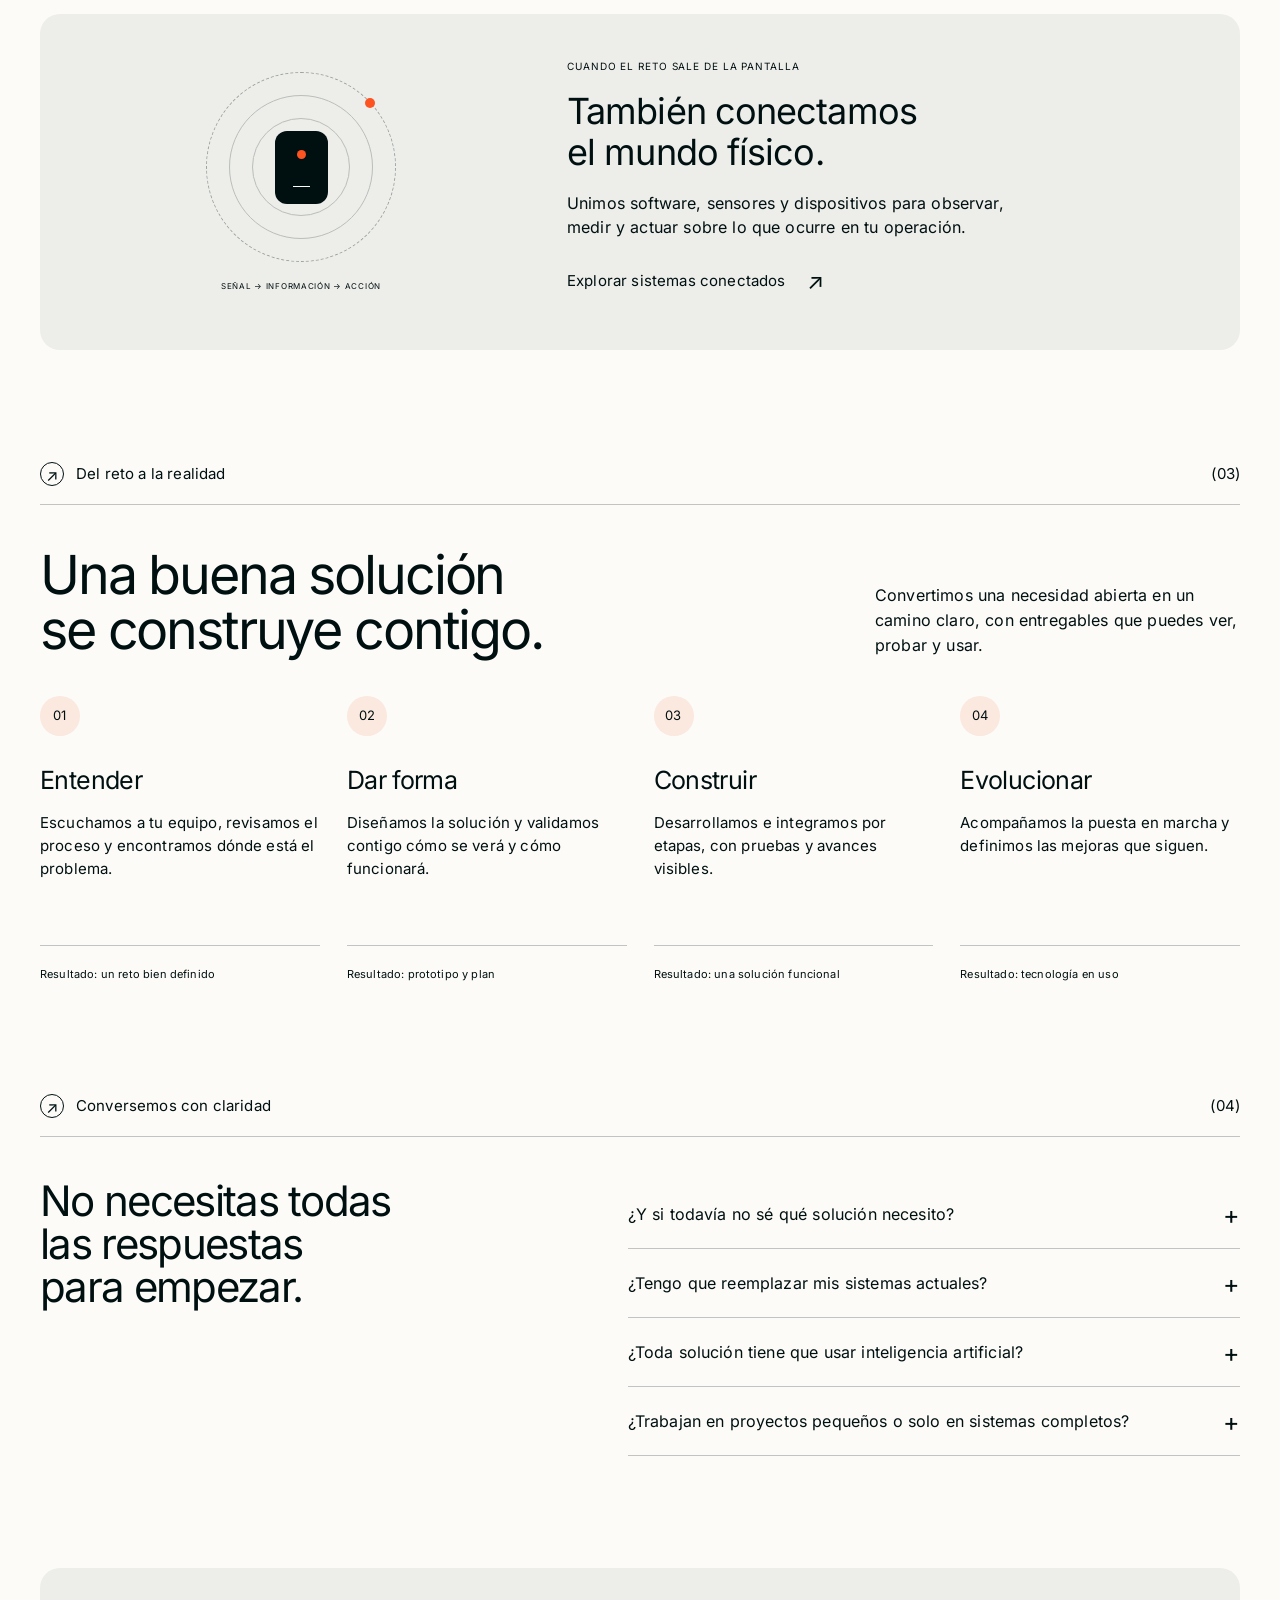
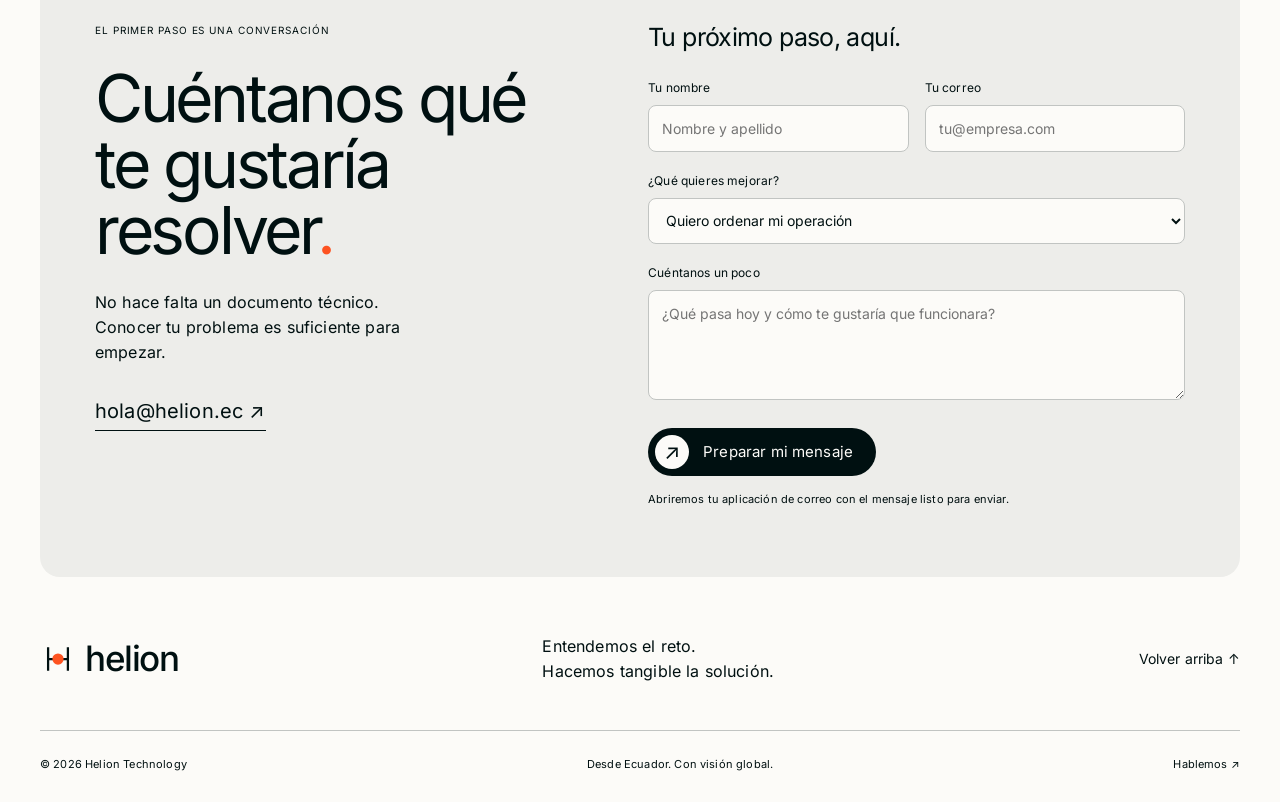
==== commit 9561b437: "Update contact email links" ====
--- a/index.html
+++ b/index.html
@@ -233,7 +233,7 @@
 <h2>Cuéntanos qué<br>te gustaría<br>resolver<span>.</span>
 </h2>
 <p>No hace falta un documento técnico.<br>Conocer tu problema es suficiente para empezar.
-</p><a class="contact-email" href="mailto:hola@helion.ec">hola@helion.ec ↗</a>
+</p><a class="contact-email" href="mailto:info@helion.ec">hola@helion.ec ↗</a>
 </div>
 <form id="contact-form">
 <h3>Tu próximo paso, aquí.
@@ -256,7 +256,7 @@
 <p>Entendemos el reto.<br>Hacemos tangible la solución.
 </p><a href="#main">Volver arriba ↑</a>
 </div>
-<div class="footer-bottom"><span>© 2026 Helion Technology</span><span>Desde Ecuador. Con visión global.</span><a href="mailto:hola@helion.ec">Hablemos ↗</a>
+<div class="footer-bottom"><span>© 2026 Helion Technology</span><span>Desde Ecuador. Con visión global.</span><a href="mailto:info@helion.ec">Hablemos ↗</a>
 </div>
 </footer>
 </body>
--- a/assets/css/connect.css
+++ b/assets/css/connect.css
@@ -1837,3 +1837,644 @@
 .detail-grid article{
   padding:25px}
 }
+
+.unique-canvas{
+  padding:36px;
+  background:var(--ash);
+  min-height:430px;
+  gap:32px;
+  display:grid;
+  grid-template-columns:1.1fr 1fr}
+.unique-canvas h3{
+  font-size:29px;
+  line-height:1.15;
+  margin:18px 0;
+  letter-spacing:-.035em}
+.unique-canvas p{
+  font-size:13px}
+.conversation-window{
+  background:var(--paper);
+  border:1px solid var(--line);
+  border-radius:20px;
+  padding:22px;
+  display:flex;
+  flex-direction:column;
+  gap:17px}
+.conversation-top{
+  display:flex;
+  align-items:center;
+  gap:12px;
+  border-bottom:1px solid var(--line);
+  padding-bottom:16px}
+.conversation-avatar,.profile-avatar{
+  display:grid;
+  place-items:center;
+  flex-shrink:0;
+  width:40px;
+  height:40px;
+  border-radius:50%;
+  background:var(--ember-wash);
+  font-size:22px}
+.conversation-top b{
+  font-size:14px;
+  font-weight:500}
+.conversation-top small{
+  display:block;
+  font-size:10px;
+  margin-top:3px}
+.chat-message{
+  padding:13px 16px;
+  border-radius:14px;
+  max-width:90%}
+.chat-message small{
+  font-size:8px;
+  display:block;
+  margin-bottom:7px}
+.customer-message{
+  background:var(--ash);
+  align-self:flex-end}
+.assistant-message{
+  background:var(--ink);
+  color:var(--paper);
+  align-self:flex-start}
+.context-lookup{
+  font-size:10px;
+  display:flex;
+  gap:9px;
+  align-items:center;
+  color:#6a4032}
+.context-lookup>span{
+  font-size:22px}
+.handoff-panel{
+  align-self:center}
+.context-tile{
+  display:flex;
+  gap:15px;
+  margin-top:22px;
+  padding-top:18px;
+  border-top:1px solid var(--line)}
+.context-tile>span{
+  font-size:11px;
+  color:#9e3619}
+.context-tile b{
+  font-size:15px;
+  font-weight:500}
+.context-tile p{
+  margin-top:6px}
+.handoff-result{
+  display:flex;
+  gap:12px;
+  background:var(--ember-wash);
+  border-radius:12px;
+  padding:16px;
+  font-size:12px;
+  margin-top:25px}
+.automation-canvas{
+  display:block;
+  background:var(--ink);
+  color:var(--paper)}
+.automation-heading h3{
+  margin-bottom:26px}
+.automation-flow{
+  display:grid;
+  grid-template-columns:repeat(3,1fr);
+  gap:20px}
+.automation-stage{
+  background:#102120;
+  border:1px solid #43504c;
+  border-radius:18px;
+  padding:23px}
+.stage-icon{
+  display:block;
+  font-size:30px;
+  color:var(--orange);
+  margin-bottom:20px}
+.automation-stage>small{
+  font-size:9px;
+  color:#cbd4cf}
+.automation-stage h4{
+  font-size:22px;
+  line-height:1.2;
+  margin:12px 0 21px}
+.inbox-item,.agent-task{
+  display:flex;
+  justify-content:space-between;
+  gap:10px;
+  border-top:1px solid #43504c;
+  padding:12px 0;
+  font-size:11px}
+.agent-task i{
+  font-style:normal;
+  color:var(--orange)}
+.approval-stage p{
+  color:#cbd4cf}
+.approval-ticket{
+  background:var(--ember-wash);
+  color:var(--ink);
+  padding:15px;
+  border-radius:12px;
+  margin-top:24px;
+  font-size:12px}
+.approval-ticket span{
+  display:block;
+  font-size:9px;
+  margin-top:7px}
+.automation-footer{
+  display:flex;
+  gap:15px;
+  align-items:center;
+  max-width:650px;
+  margin:28px auto 0;
+  font-size:10px}
+.automation-footer i{
+  flex:1;
+  height:1px;
+  background:#69766f;
+  transform-origin:left}
+.crm-canvas{
+  grid-template-columns:.95fr 1.05fr}
+.crm-summary{
+  padding:25px;
+  background:var(--paper);
+  border:1px solid var(--line);
+  border-radius:18px}
+.crm-profile{
+  display:flex;
+  gap:14px;
+  align-items:center;
+  margin:27px 0}
+.profile-avatar{
+  width:52px;
+  height:52px;
+  font-size:17px}
+.crm-profile b{
+  font-size:17px;
+  font-weight:500}
+.crm-profile small{
+  display:block;
+  font-size:10px;
+  margin-top:5px}
+.profile-fact{
+  display:flex;
+  justify-content:space-between;
+  gap:12px;
+  padding:12px 0;
+  border-top:1px solid var(--line);
+  font-size:11px}
+.profile-fact b{
+  font-weight:400}
+.customer-tags{
+  display:flex;
+  flex-wrap:wrap;
+  gap:7px;
+  margin-top:22px}
+.customer-tags span{
+  font-size:9px;
+  padding:5px 9px;
+  border-radius:8px;
+  background:var(--ember-wash)}
+.crm-journey{
+  padding:15px 0}
+.crm-event{
+  display:flex;
+  gap:18px;
+  margin-top:29px}
+.crm-event>i{
+  flex-shrink:0;
+  display:grid;
+  place-items:center;
+  width:34px;
+  height:34px;
+  border-radius:50%;
+  border:1px solid var(--line);
+  background:var(--paper);
+  font-style:normal;
+  font-size:10px}
+.crm-event small{
+  font-size:9px;
+  color:#9e3619}
+.crm-event h4{
+  font-size:21px;
+  line-height:1.2;
+  margin:8px 0}
+.crm-reminder{
+  padding:17px;
+  border-radius:12px;
+  background:var(--ink);
+  color:var(--paper);
+  font-size:11px;
+  margin-top:30px}
+.integration-canvas{
+  background:var(--ember-wash);
+  grid-template-columns:1fr 1.2fr;
+  align-items:center}
+.integration-copy>p{
+  max-width:400px}
+.integration-log{
+  margin-top:30px}
+.integration-log>div{
+  display:flex;
+  gap:12px;
+  border-top:1px solid #d7b8aa;
+  padding:14px 0;
+  font-size:10px}
+.integration-log b{
+  margin-left:auto;
+  font-weight:400;
+  font-size:8px}
+.integration-map svg{
+  display:block;
+  width:100%}
+.integration-wires{
+  stroke:var(--ink);
+  stroke-width:1.5;
+  fill:none}
+.integration-hub circle{
+  fill:var(--orange)}
+.integration-hub text{
+  fill:var(--ink);
+  font-size:20px}
+.integration-node rect{
+  fill:var(--paper);
+  stroke:#c7ab9e}
+.integration-node text{
+  fill:var(--ink);
+  font-size:13px}
+.integration-map>span{
+  display:block;
+  text-align:center;
+  font-size:8px;
+  margin-top:20px;
+  letter-spacing:.06em}
+
+@media(max-width:1000px){
+  .unique-canvas{
+  padding:25px;
+  gap:22px}
+.unique-canvas h3{
+  font-size:25px}
+.automation-flow{
+  gap:12px}
+.automation-stage{
+  padding:17px}
+.automation-stage h4{
+  font-size:19px}
+.crm-summary{
+  padding:20px}
+.integration-log>div{
+  gap:7px;
+  font-size:9px}
+}
+
+@media(max-width:700px){
+  .unique-canvas{
+  padding:24px 20px;
+  grid-template-columns:1fr;
+  gap:28px}
+.conversation-window{
+  padding:17px}
+.conversation-top b{
+  font-size:12px}
+.conversation-top small{
+  font-size:8px}
+.chat-message{
+  max-width:95%;
+  padding:13px}
+.unique-canvas h3{
+  font-size:27px}
+.automation-flow{
+  grid-template-columns:1fr;
+  gap:17px}
+.automation-stage{
+  padding:22px}
+.automation-stage h4{
+  font-size:23px}
+.automation-footer{
+  gap:8px;
+  font-size:8px}
+.crm-summary{
+  padding:20px}
+.crm-event h4{
+  font-size:20px}
+.integration-log>div{
+  font-size:9px}
+.integration-log b{
+  font-size:8px}
+.integration-map{
+  min-width:0}
+.integration-map>span{
+  font-size:7px}
+}
+
+.loyalty-canvas{
+  background:var(--ember-wash);
+  grid-template-columns:1fr 1.15fr;
+  align-items:center;
+  gap:55px}
+.loyalty-phone{
+  max-width:300px;
+  width:100%;
+  margin:auto;
+  border:1px solid var(--ink);
+  border-radius:28px;
+  background:var(--paper);
+  padding:23px}
+.phone-top{
+  display:flex;
+  justify-content:space-between;
+  align-items:center;
+  font-size:16px;
+  margin-bottom:30px}
+.phone-top i{
+  width:24px;
+  height:5px;
+  border-radius:8px;
+  background:var(--ink)}
+.loyalty-phone h3{
+  font-size:27px;
+  margin:10px 0}
+.loyalty-phone>p{
+  font-size:11px}
+.member-pass{
+  background:var(--ink);
+  color:var(--paper);
+  border-radius:16px;
+  padding:19px;
+  margin-top:23px}
+.member-pass>span,.reward-coupon>span{
+  font-size:8px;
+  letter-spacing:.04em}
+.member-pass>b{
+  display:block;
+  font-size:19px;
+  font-weight:400;
+  margin:10px 0 17px}
+.visit-stamps{
+  display:flex;
+  gap:7px}
+.visit-stamps i{
+  width:30px;
+  height:30px;
+  border:1px solid #75817a;
+  border-radius:50%;
+  font-style:normal;
+  font-size:22px;
+  display:grid;
+  place-items:center;
+  color:var(--orange)}
+.visit-stamps i:last-child{
+  color:var(--paper);
+  font-size:15px}
+.member-pass small{
+  display:block;
+  font-size:8px;
+  margin-top:16px;
+  color:#cbd4cf}
+.reward-coupon{
+  border:1px solid var(--line);
+  padding:17px;
+  border-radius:14px;
+  margin-top:17px}
+.reward-coupon>b{
+  display:block;
+  font-size:17px;
+  font-weight:400;
+  margin:9px 0}
+.reward-coupon p{
+  font-size:10px}
+.coupon-code{
+  font-size:26px;
+  letter-spacing:3px;
+  margin-top:13px}
+.phone-nav{
+  display:flex;
+  justify-content:space-between;
+  border-top:1px solid var(--line);
+  padding-top:15px;
+  margin-top:20px;
+  font-size:8px}
+.loyalty-explainer>p{
+  max-width:420px;
+  font-size:15px}
+.loyalty-event{
+  display:flex;
+  gap:17px;
+  border-top:1px solid #d7b8aa;
+  padding-top:20px;
+  margin-top:24px}
+.loyalty-event>i{
+  font-size:10px;
+  font-style:normal;
+  margin-top:3px}
+.loyalty-event b{
+  font-size:17px;
+  font-weight:400}
+.loyalty-event p{
+  margin-top:7px;
+  font-size:13px}
+.operations-summary{
+  text-align:center;
+  border-top:1px solid var(--line);
+  padding-top:18px;
+  margin-top:25px;
+  font-size:11px}
+
+.equipment-canvas{
+  background:var(--ink);
+  color:var(--paper);
+  align-items:center}
+.machine-view svg{
+  width:100%;
+  display:block;
+  margin:25px 0}
+.machine-outline{
+  fill:#102120;
+  stroke:#7b8e83;
+  stroke-width:1.5}
+.machine-rotor{
+  fill:none;
+  stroke:#cbd4cf;
+  stroke-width:2}
+.machine-sensor{
+  fill:var(--orange)}
+.machine-link{
+  fill:none;
+  stroke:var(--orange);
+  stroke-width:1.5}
+.machine-view text{
+  fill:#cbd4cf;
+  font-size:8px}
+.machine-caption{
+  font-size:9px;
+  letter-spacing:.07em}
+.equipment-insights{
+  padding:25px;
+  border:1px solid #43504c;
+  background:#102120;
+  border-radius:20px}
+.equipment-reading{
+  display:flex;
+  justify-content:space-between;
+  align-items:center;
+  font-size:12px;
+  margin-top:24px}
+.equipment-reading>b{
+  font-size:42px;
+  font-weight:400;
+  letter-spacing:-.04em}
+.equipment-reading small{
+  font-size:13px;
+  letter-spacing:0}
+.vibration-wave{
+  width:100%;
+  height:65px;
+  stroke:var(--orange);
+  stroke-width:1.8;
+  fill:none;
+  margin:18px 0}
+.equipment-fact{
+  display:flex;
+  justify-content:space-between;
+  gap:15px;
+  padding:14px 0;
+  border-top:1px solid #43504c;
+  font-size:10px}
+.equipment-fact b{
+  font-weight:400;
+  color:#cbd4cf}
+.maintenance-note{
+  padding:17px;
+  background:var(--ember-wash);
+  color:var(--ink);
+  border-radius:12px;
+  margin-top:18px}
+.maintenance-note b{
+  font-size:14px;
+  font-weight:500}
+.maintenance-note p{
+  font-size:11px;
+  margin-top:6px}
+.alerts-canvas{
+  background:var(--ash);
+  align-items:center}
+.threshold-chart{
+  border:1px solid var(--line);
+  background:var(--paper);
+  padding:22px;
+  border-radius:18px;
+  margin:24px 0}
+.threshold-chart>span{
+  font-size:10px;
+  color:#9e3619}
+.threshold-chart svg{
+  display:block;
+  width:100%;
+  margin:15px 0}
+.threshold-line{
+  stroke:#9e3619;
+  stroke-width:1;
+  stroke-dasharray:5 5;
+  fill:none}
+.threshold-signal{
+  stroke:var(--ink);
+  stroke-width:2;
+  fill:none}
+.threshold-point{
+  fill:var(--orange)}
+.threshold-chart>div{
+  display:flex;
+  justify-content:space-between;
+  font-size:9px;
+  gap:15px}
+.alert-trigger>p{
+  font-size:13px}
+.notification-card{
+  padding:24px;
+  background:var(--ink);
+  color:var(--paper);
+  border-radius:18px}
+.notification-card>div{
+  display:flex;
+  align-items:center;
+  gap:12px;
+  margin:20px 0 14px}
+.notification-card i{
+  font-size:20px;
+  font-style:normal;
+  background:var(--orange);
+  color:var(--ink);
+  width:30px;
+  height:30px;
+  border-radius:50%;
+  display:grid;
+  place-items:center}
+.notification-card h4,.response-card h4{
+  font-size:23px}
+.notification-card p{
+  font-size:12px;
+  color:#cbd4cf}
+.notification-label{
+  display:block;
+  font-size:9px;
+  margin-top:20px;
+  border-top:1px solid #43504c;
+  padding-top:14px}
+.response-card{
+  padding:24px;
+  background:var(--paper);
+  border:1px solid var(--line);
+  border-radius:18px;
+  margin-top:20px}
+.response-card h4{
+  margin:17px 0}
+.response-step{
+  display:flex;
+  gap:12px;
+  align-items:center;
+  font-size:12px;
+  margin-top:15px}
+.response-step i{
+  font-style:normal;
+  color:#9e3619;
+  font-size:16px}
+
+@media(max-width:1000px){
+  .loyalty-canvas{
+  gap:28px}
+.loyalty-phone{
+  padding:20px}
+.visit-stamps{
+  gap:5px}
+.visit-stamps i{
+  width:26px;
+  height:26px}
+.equipment-insights{
+  padding:20px}
+.equipment-fact{
+  font-size:9px}
+}
+
+@media(max-width:700px){
+  .loyalty-canvas{
+  grid-template-columns:1fr;
+  gap:35px}
+.loyalty-phone{
+  max-width:285px}
+.loyalty-explainer h3{
+  font-size:29px}
+.loyalty-event b{
+  font-size:16px}
+.operations-summary{
+  font-size:10px}
+.equipment-reading>b{
+  font-size:37px}
+.equipment-fact{
+  font-size:9px;
+  gap:9px}
+.machine-view svg{
+  margin:15px 0}
+.notification-card,.response-card{
+  padding:21px}
+.notification-card h4,.response-card h4{
+  font-size:21px}
+}
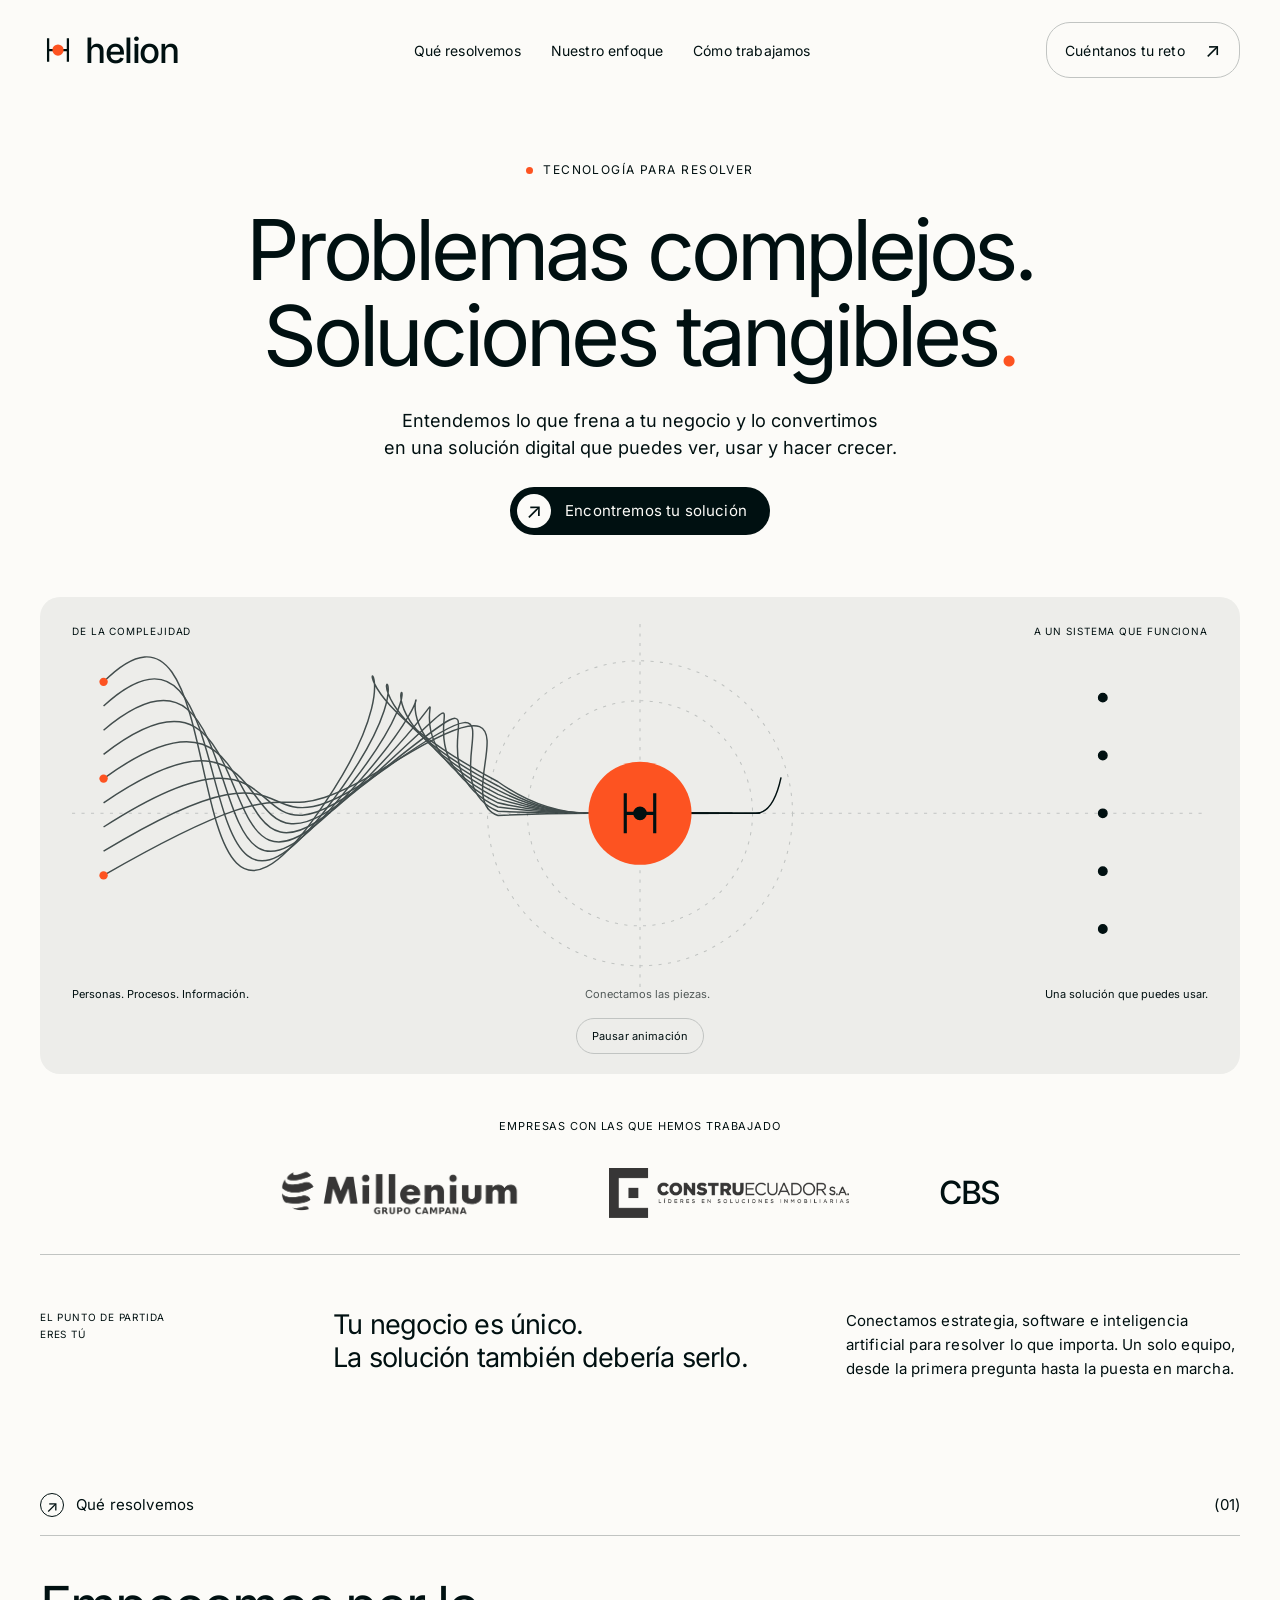
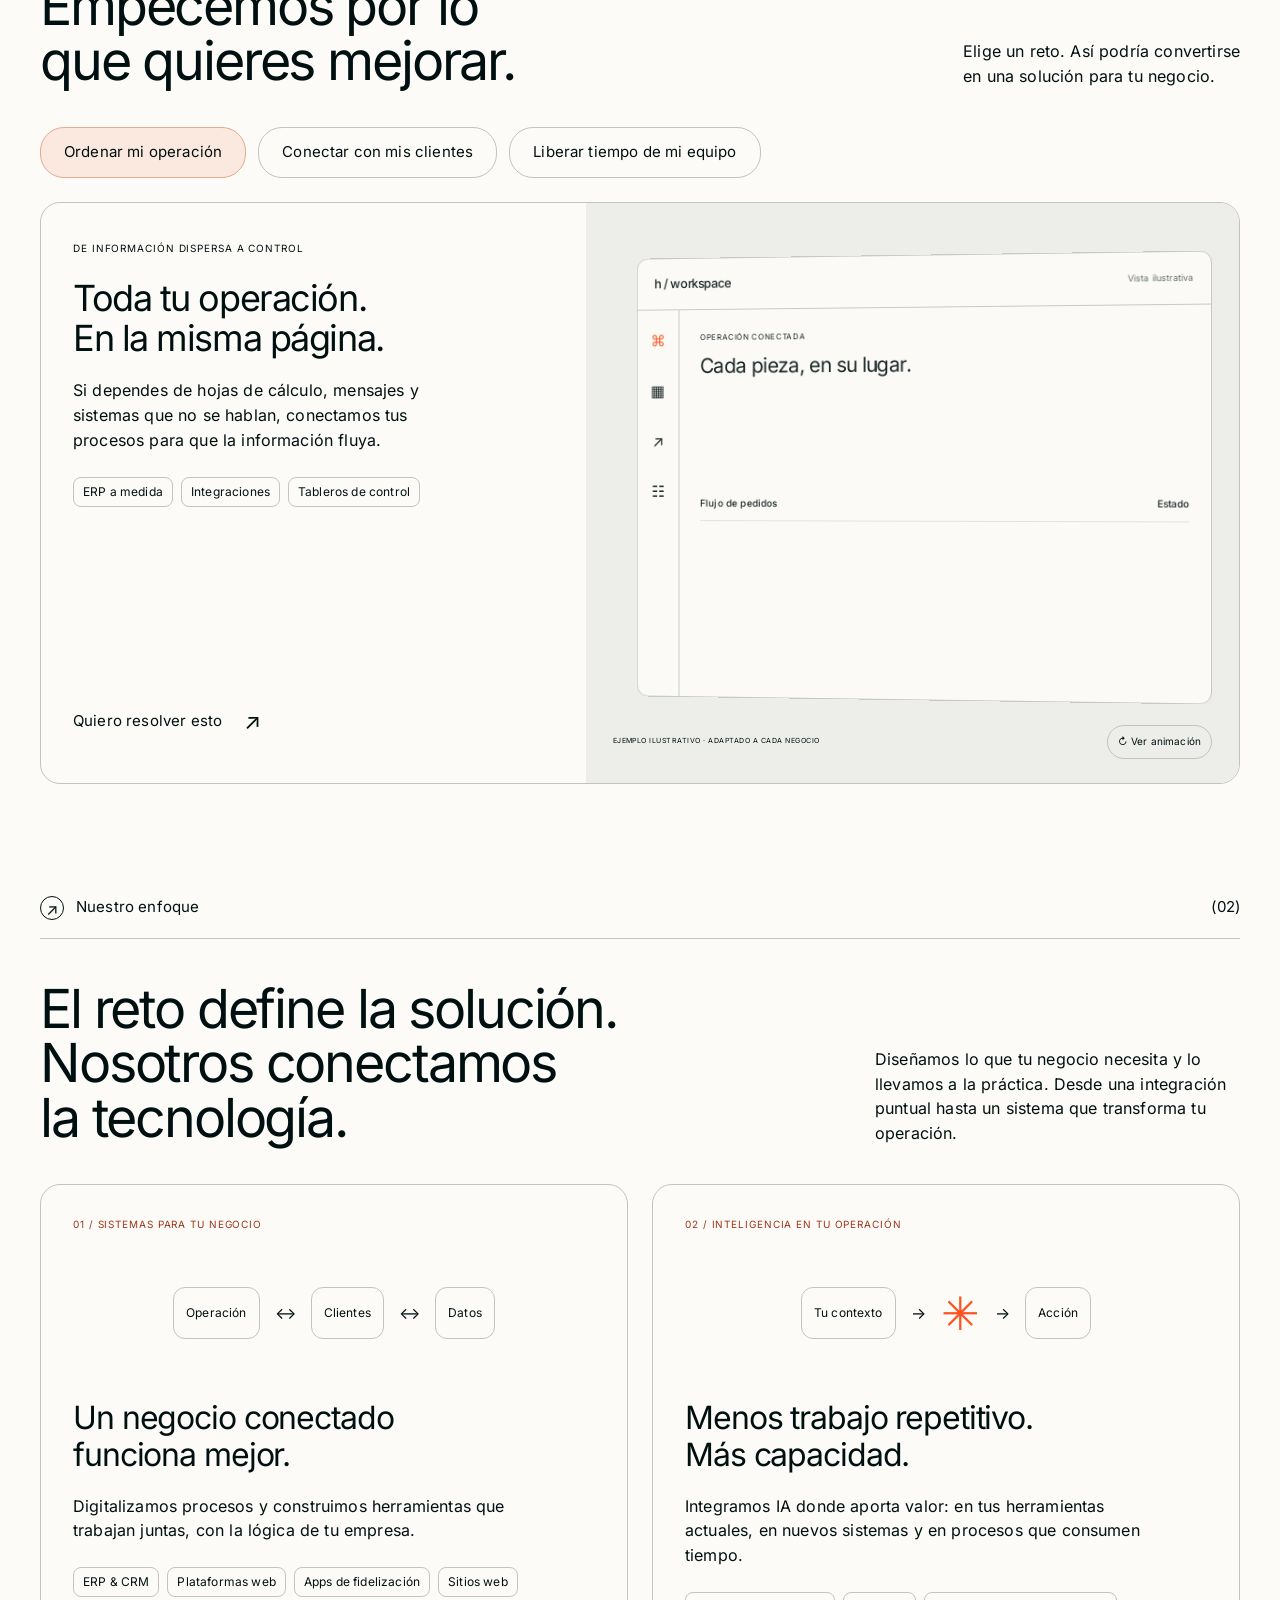
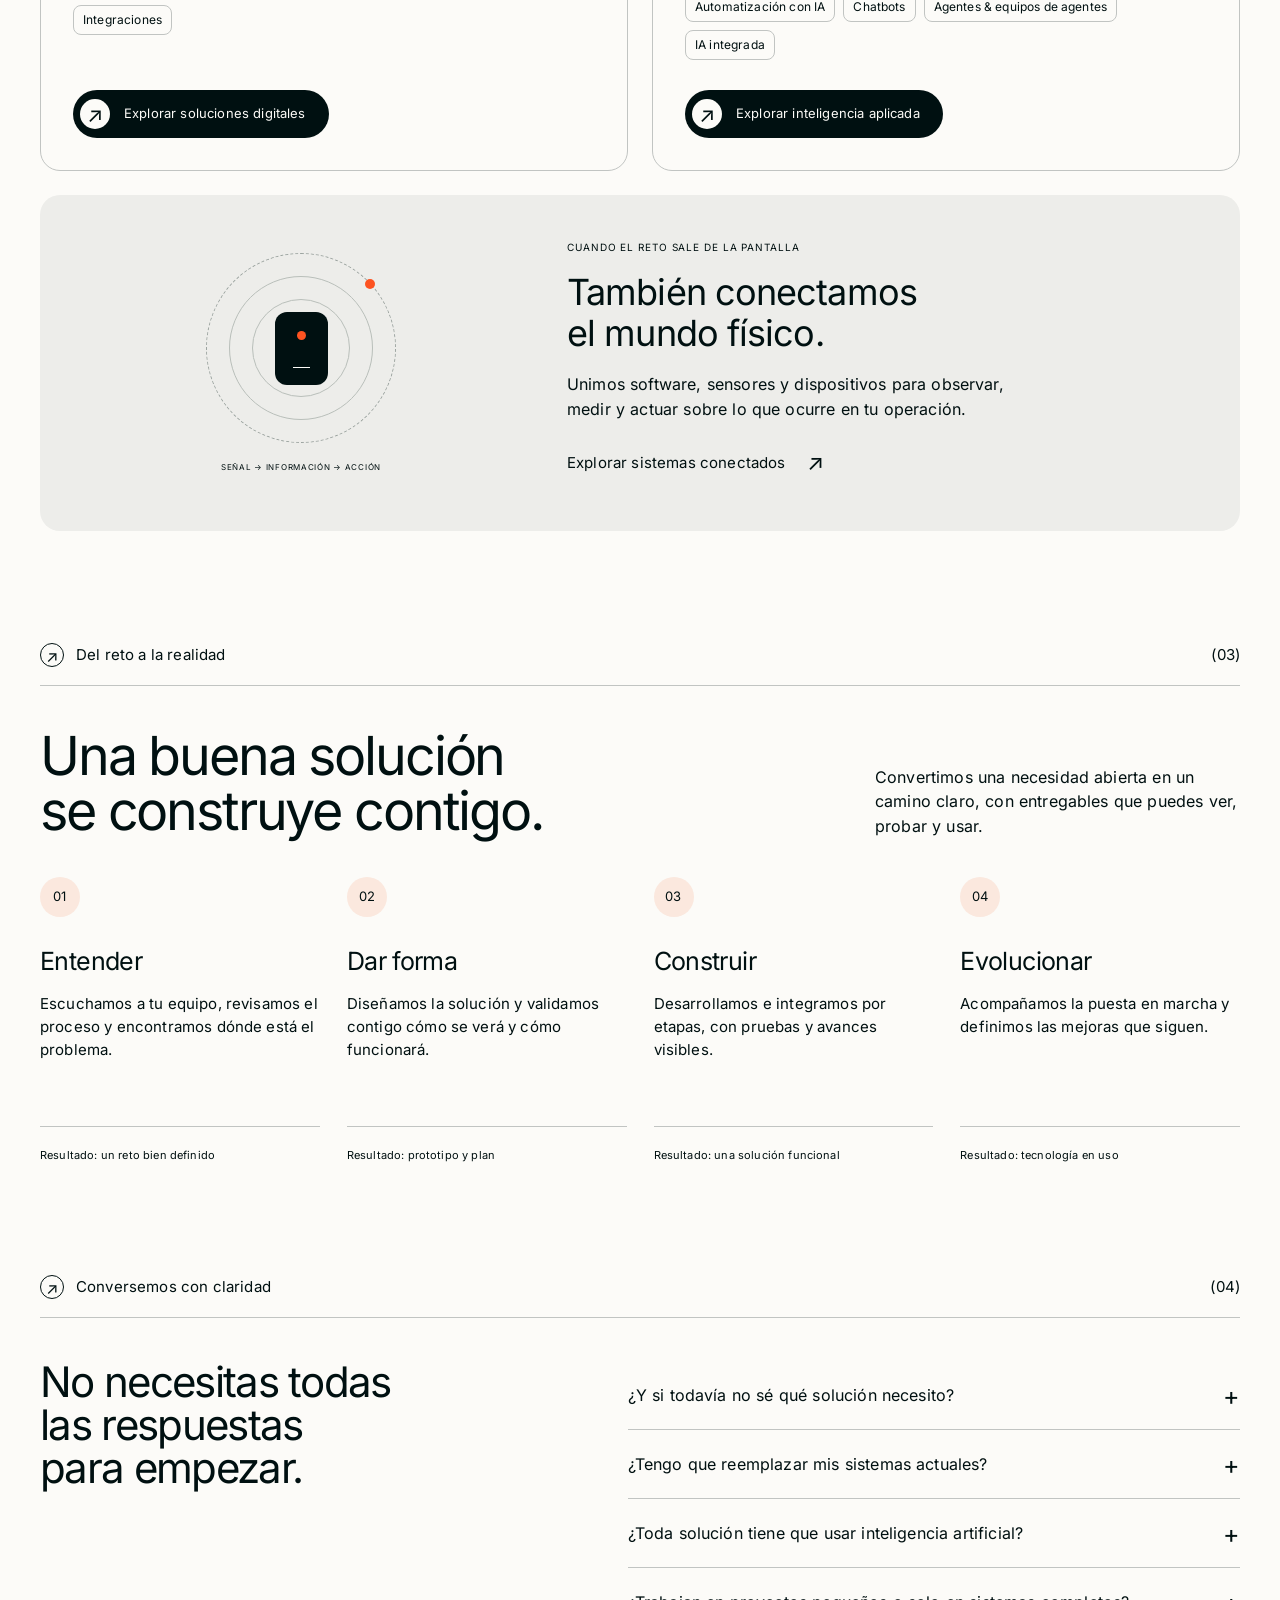
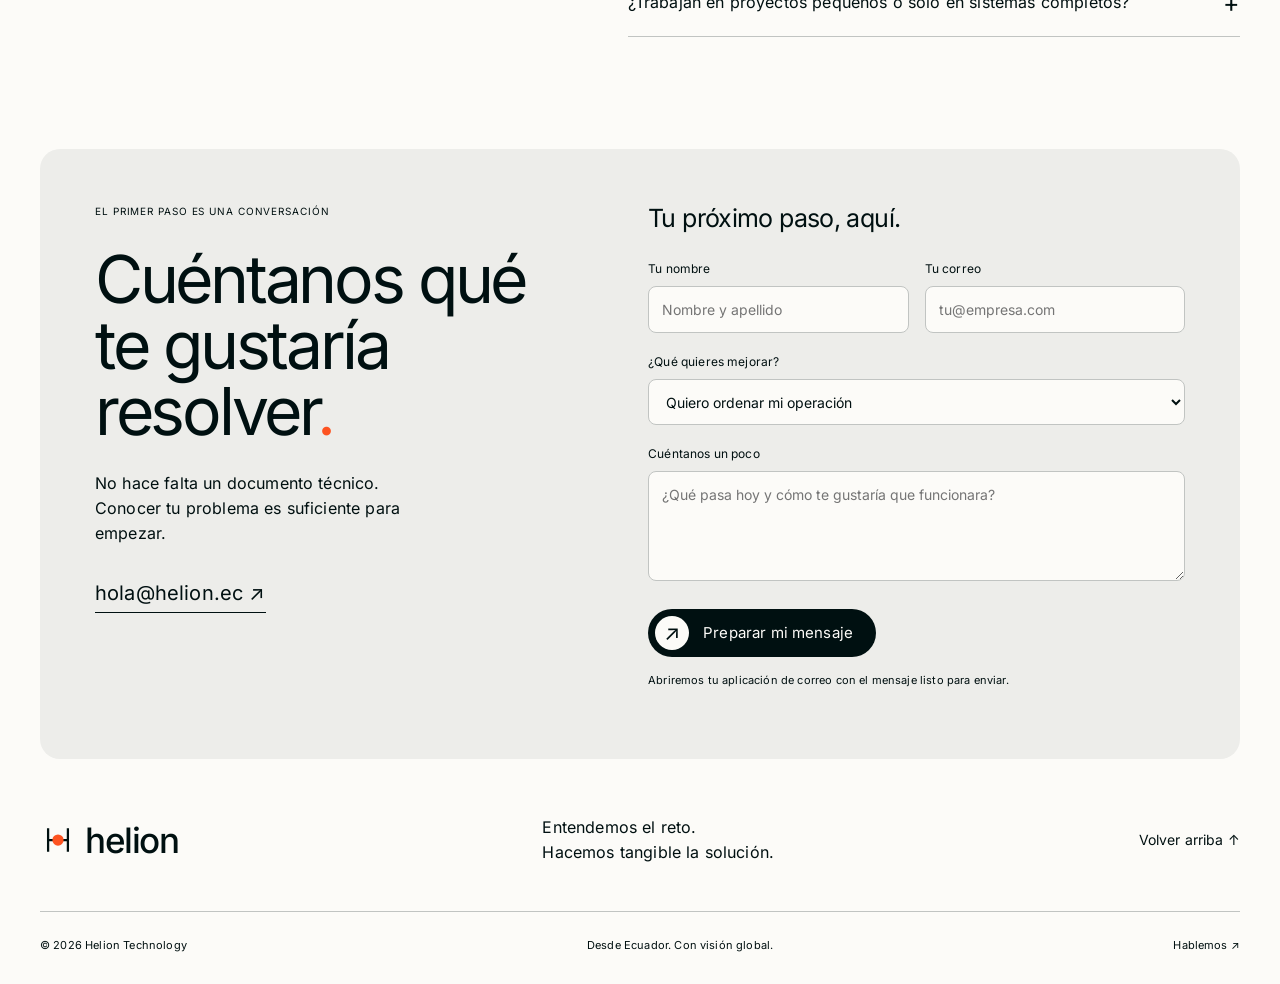
==== commit 91b768f3: "Add homepage client section with official logos" ====
--- a/index.html
+++ b/index.html
@@ -38,6 +38,14 @@
 </div>
 </div>
 </section>
+<section class="clients section" aria-labelledby="clients-heading">
+<h2 id="clients-heading">Empresas con las que hemos trabajado</h2>
+<ul class="client-list" role="list">
+<li><img src="assets/clients/millenium.png" alt="Millenium" width="1024" height="250" loading="lazy" decoding="async"></li>
+<li><img src="assets/clients/construecuador.png" alt="Construecuador" width="400" height="82" loading="lazy" decoding="async"></li>
+<li>CBS</li>
+</ul>
+</section>
 <section class="positioning"><span>EL PUNTO DE PARTIDA ERES TÚ</span>
 <p>Tu negocio es único.<br>La solución también debería serlo.
 </p>
--- a/assets/css/connect.css
+++ b/assets/css/connect.css
@@ -248,6 +248,43 @@
   line-height:1.6}
 .section {
   padding-top:112px}
+.clients {
+  padding-top:44px;
+  padding-bottom:32px;
+  border-bottom:1px solid var(--line);
+  text-align:center}
+.clients h2 {
+  font-size:11px;
+  line-height:1.6;
+  letter-spacing:.08em;
+  text-transform:uppercase}
+.client-list {
+  display:flex;
+  flex-wrap:wrap;
+  justify-content:center;
+  align-items:center;
+  gap:24px clamp(32px,7vw,100px);
+  list-style:none;
+  margin:28px 0 0;
+  padding:0}
+.client-list li {
+  min-height:58px;
+  display:flex;
+  align-items:center;
+  font-size:clamp(23px,2.6vw,32px);
+  font-weight:500;
+  letter-spacing:-.04em;
+  line-height:1.3}
+.client-list img {
+  display:block;
+  width:clamp(180px,20vw,240px);
+  height:auto;
+  filter:brightness(0);
+  opacity:.78}
+@media(max-width:600px) {
+  .client-list {
+    flex-direction:column}
+}
 .section-label {
   display:flex;
   align-items:center;
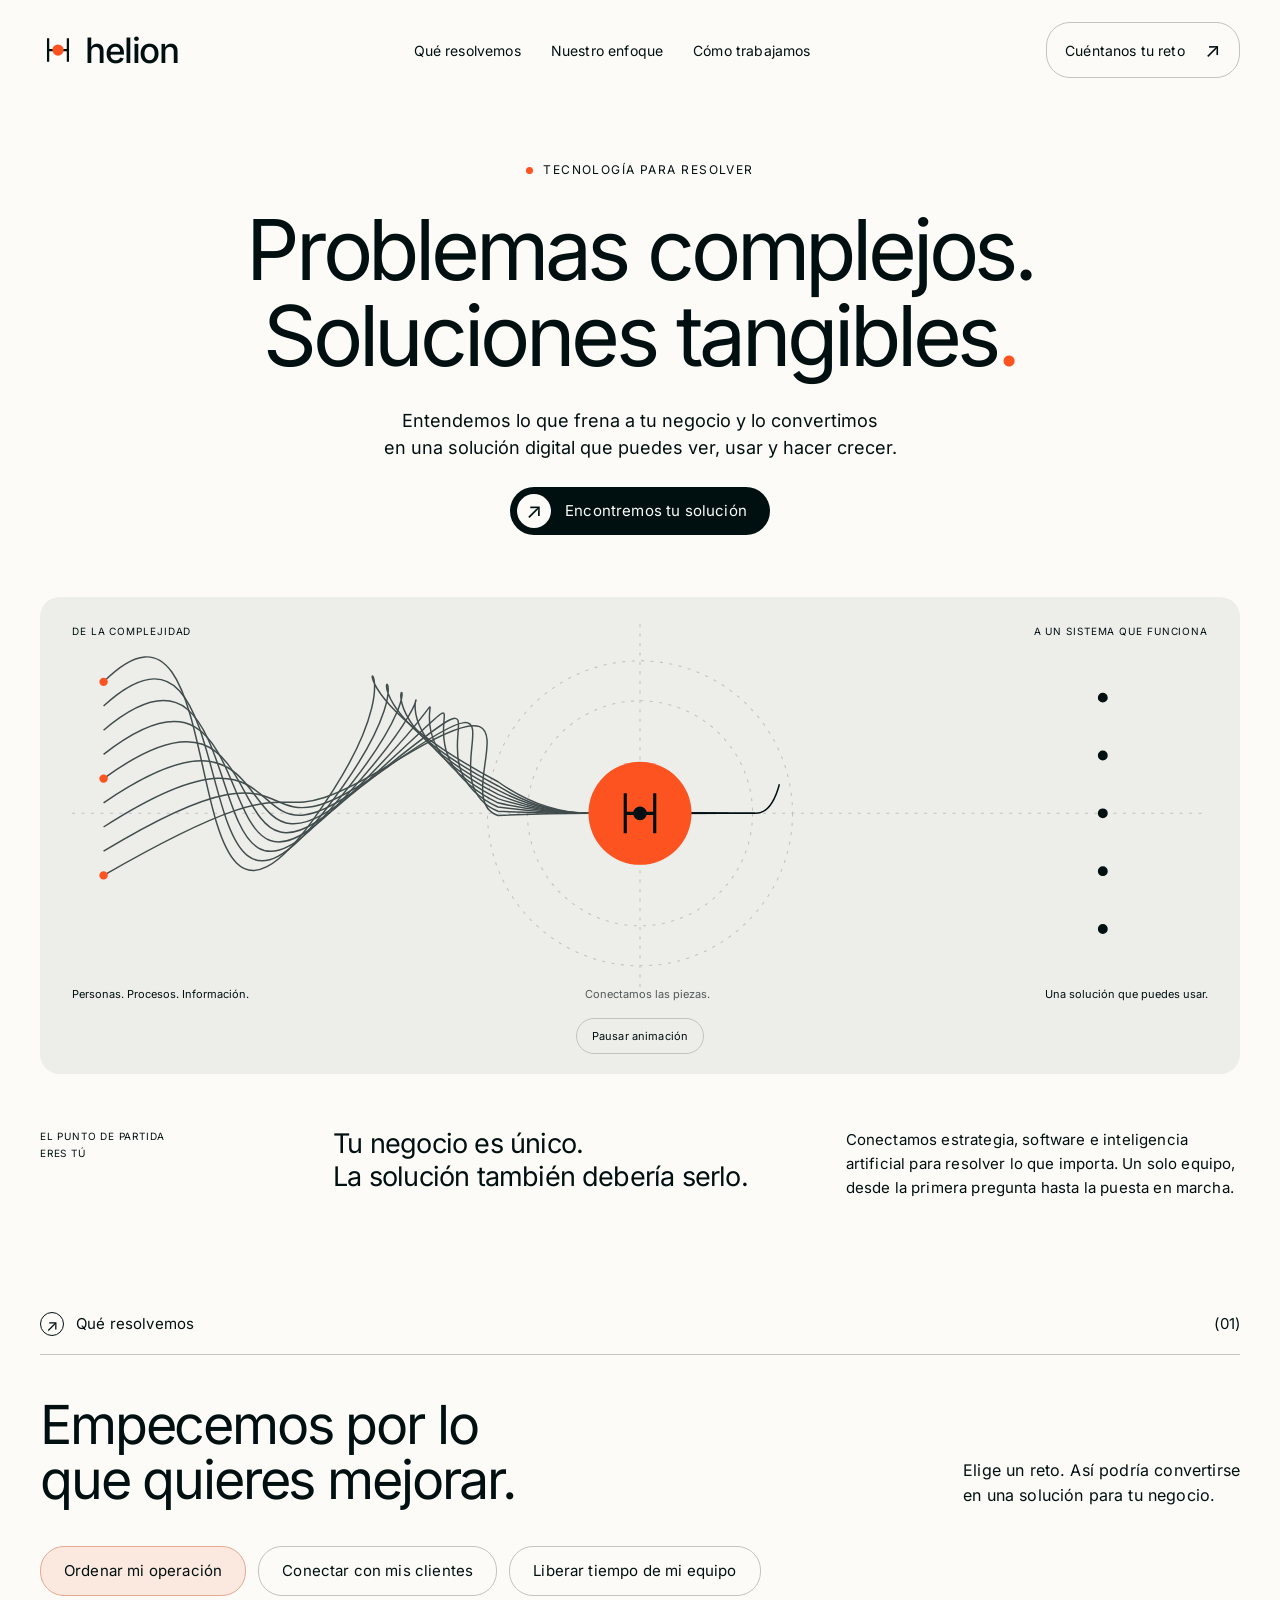
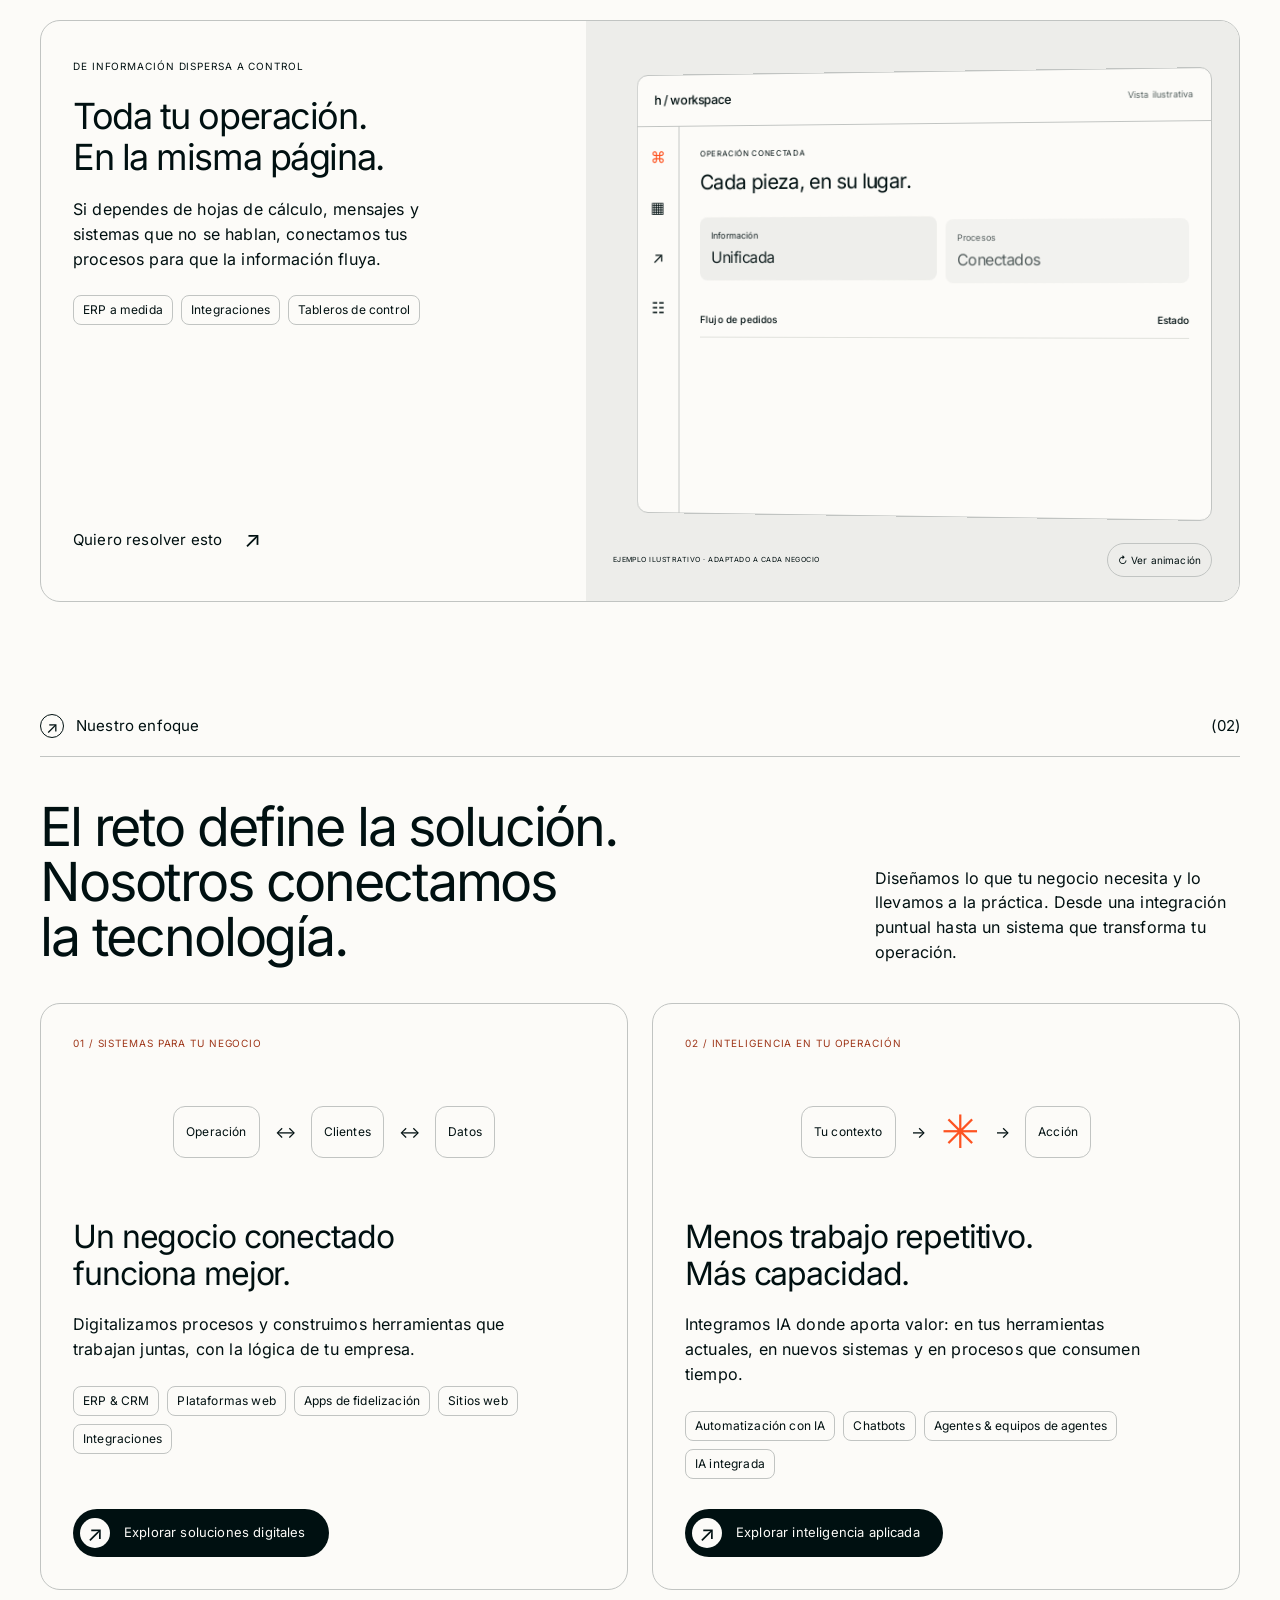
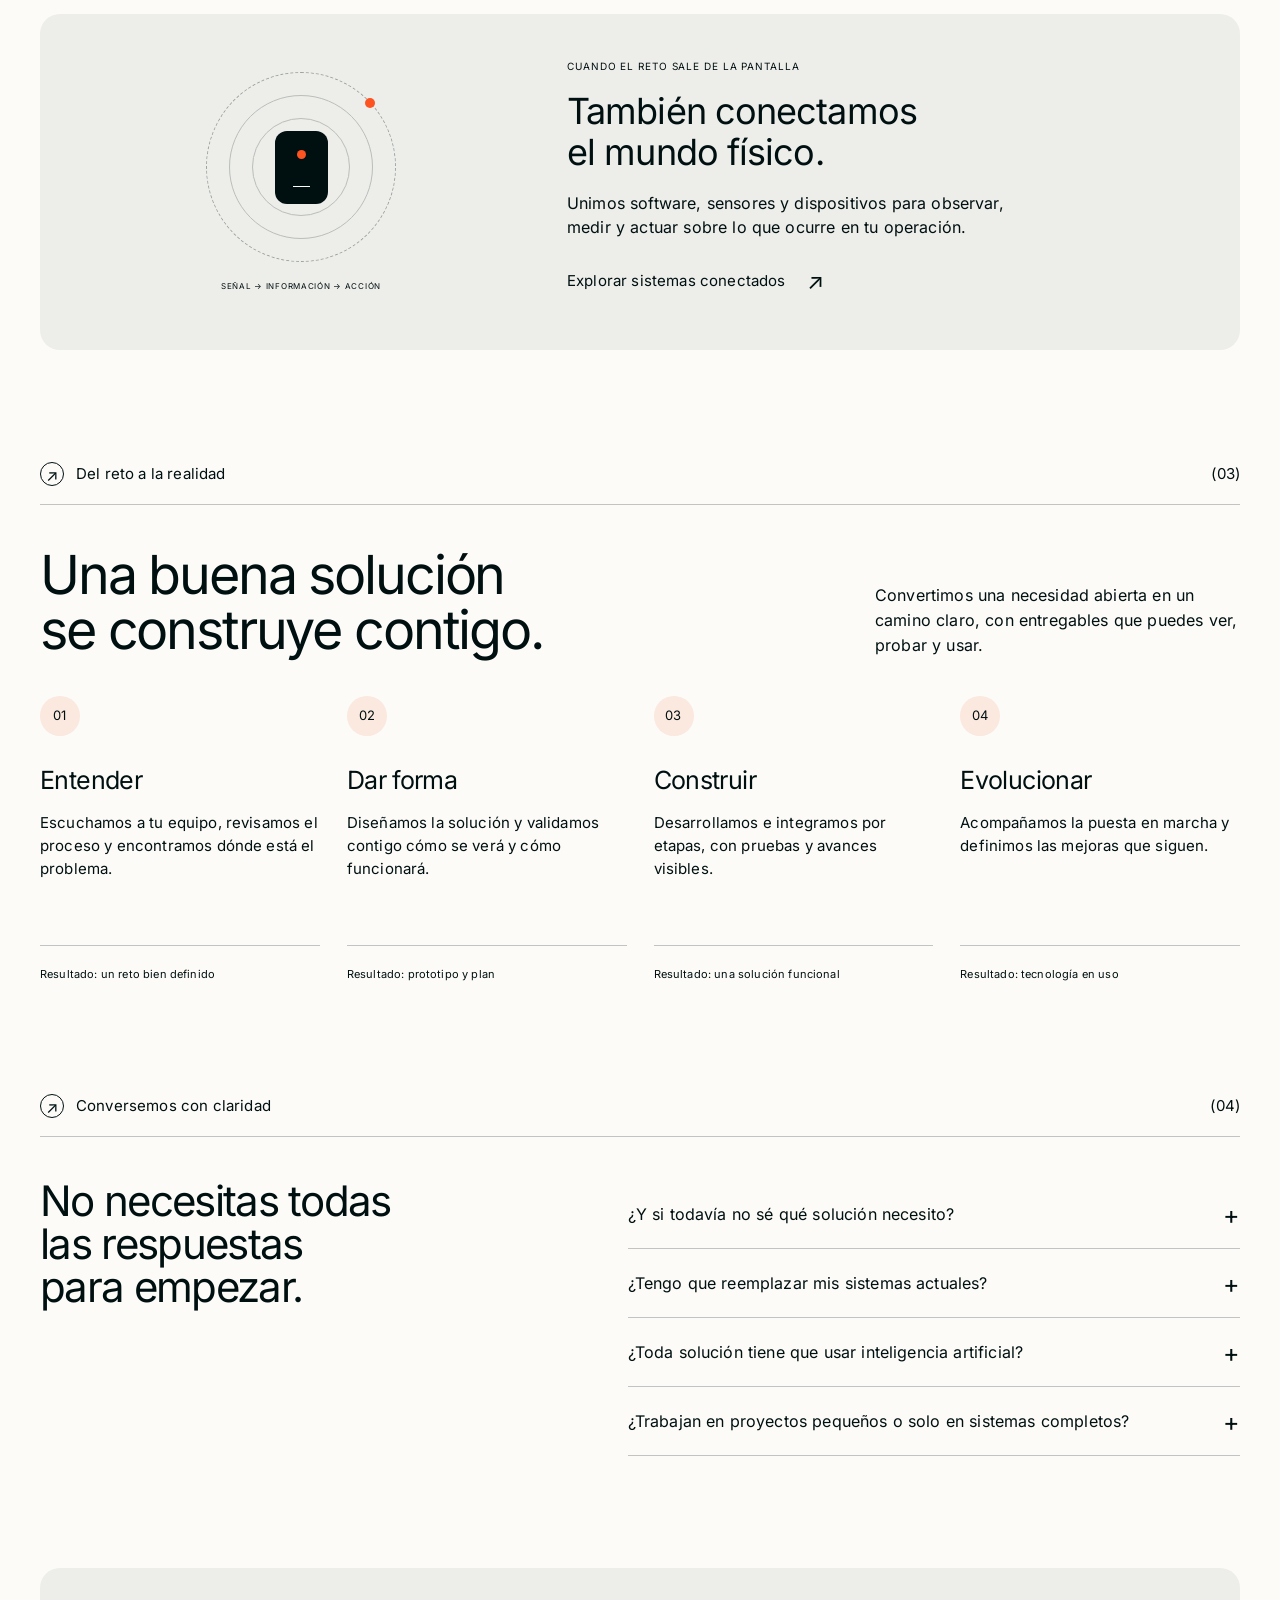
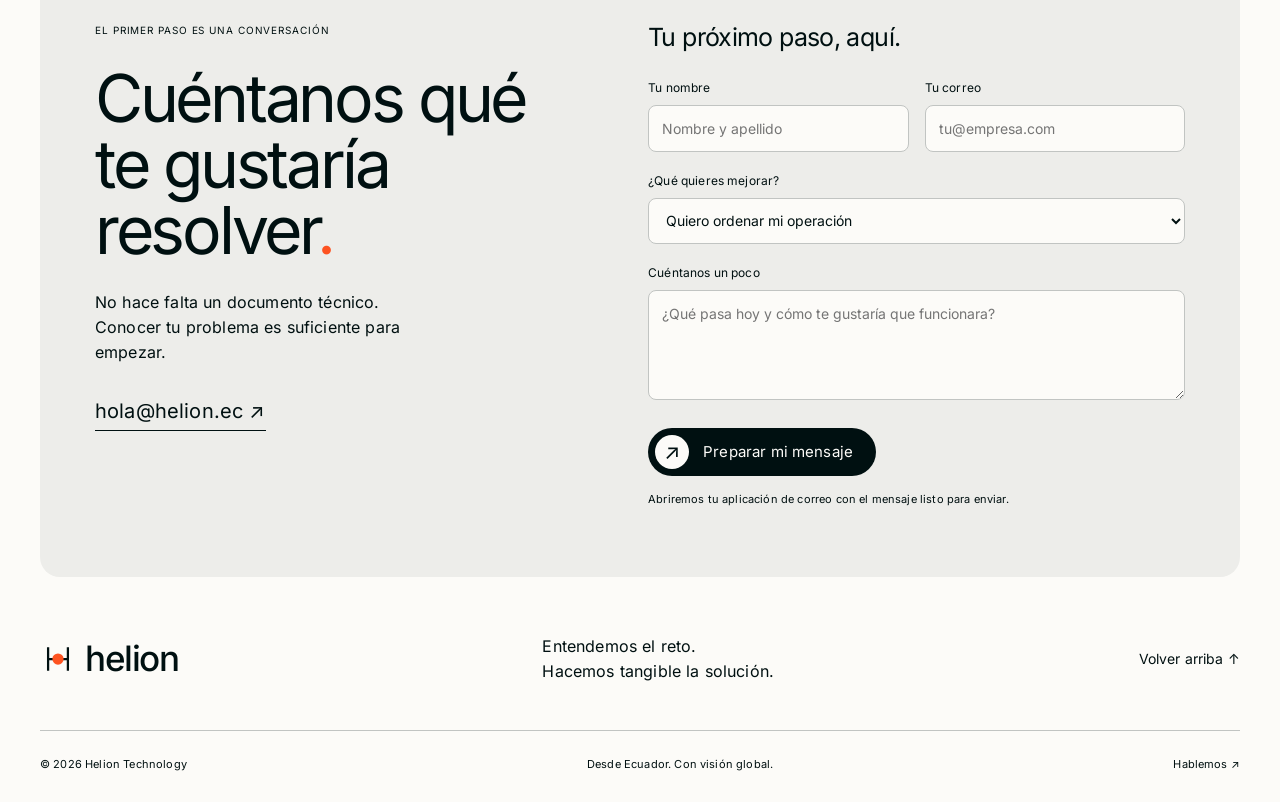
==== commit bcc7b5e8: "Hide client section until ready to publish" ====
--- a/index.html
+++ b/index.html
@@ -38,7 +38,7 @@
 </div>
 </div>
 </section>
-<section class="clients section" aria-labelledby="clients-heading">
+<section class="clients section" aria-labelledby="clients-heading" hidden>
 <h2 id="clients-heading">Empresas con las que hemos trabajado</h2>
 <ul class="client-list" role="list">
 <li><img src="assets/clients/millenium.png" alt="Millenium" width="1024" height="250" loading="lazy" decoding="async"></li>
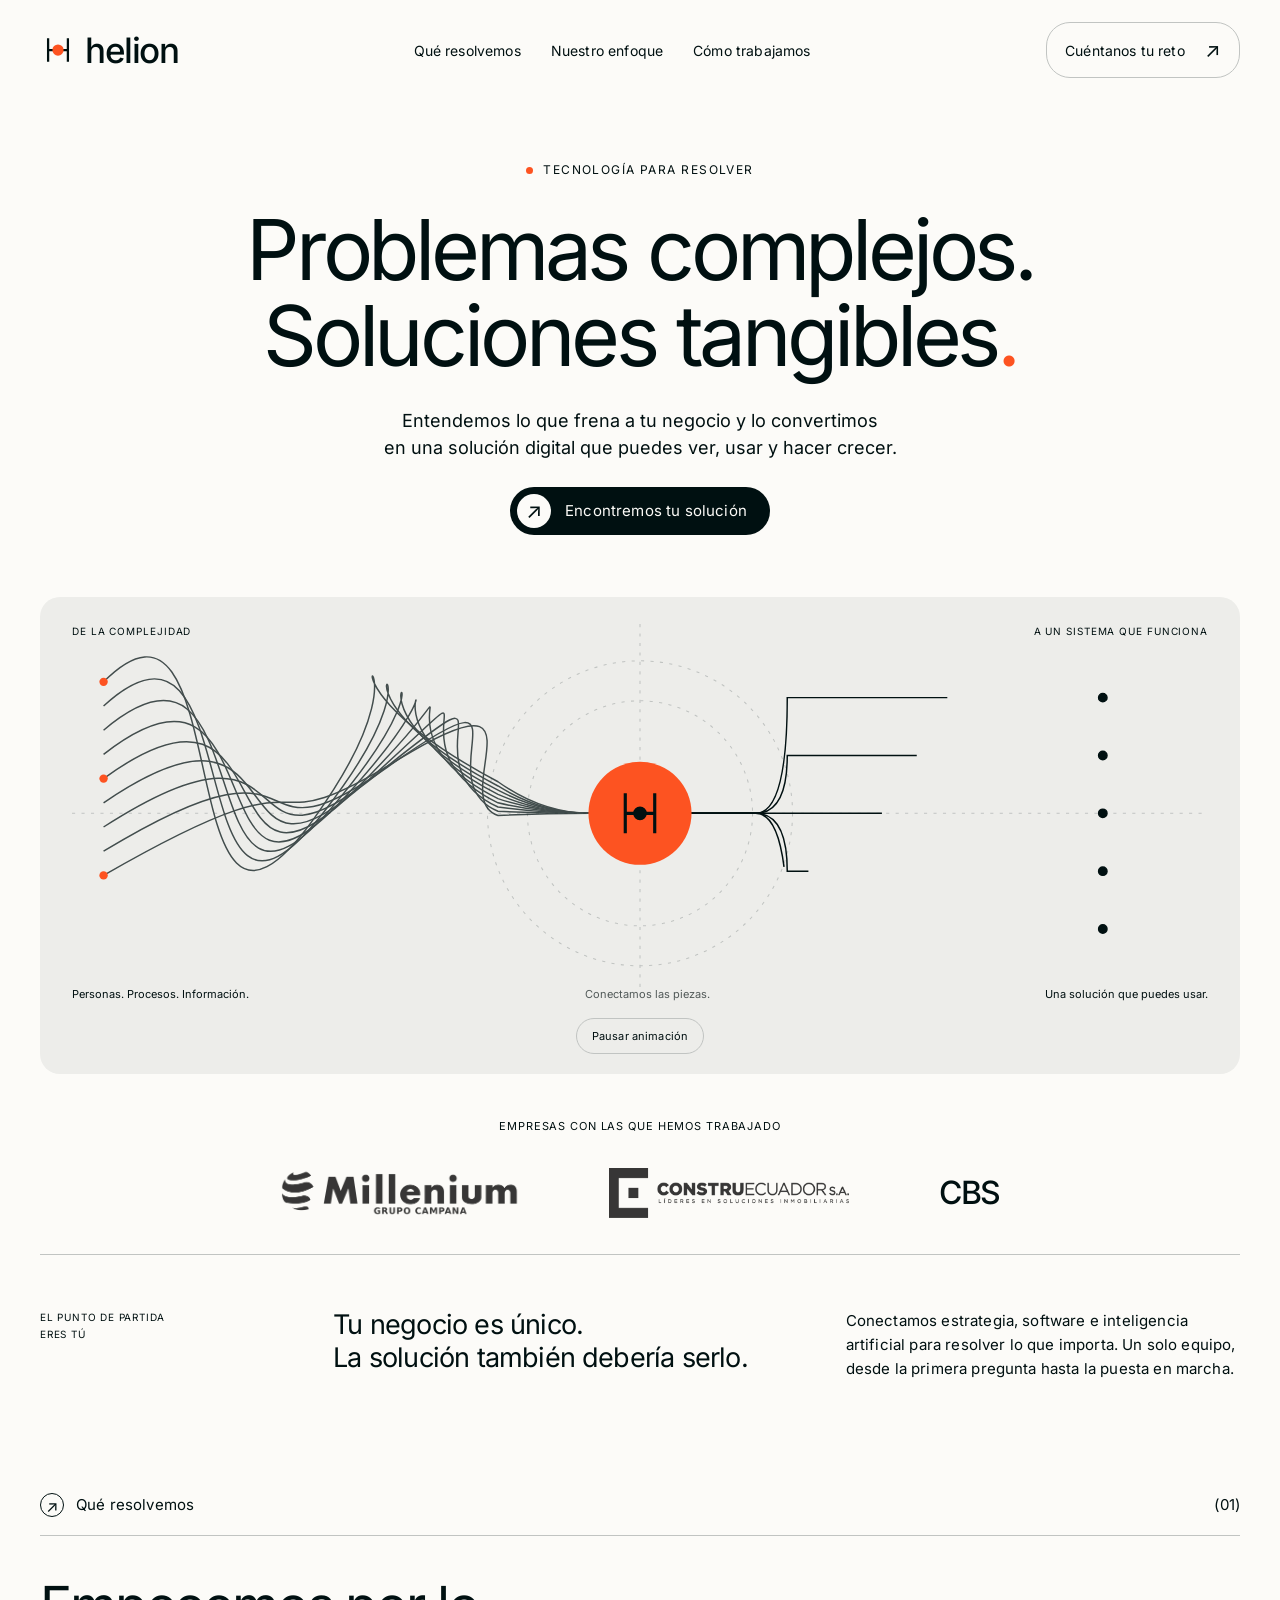
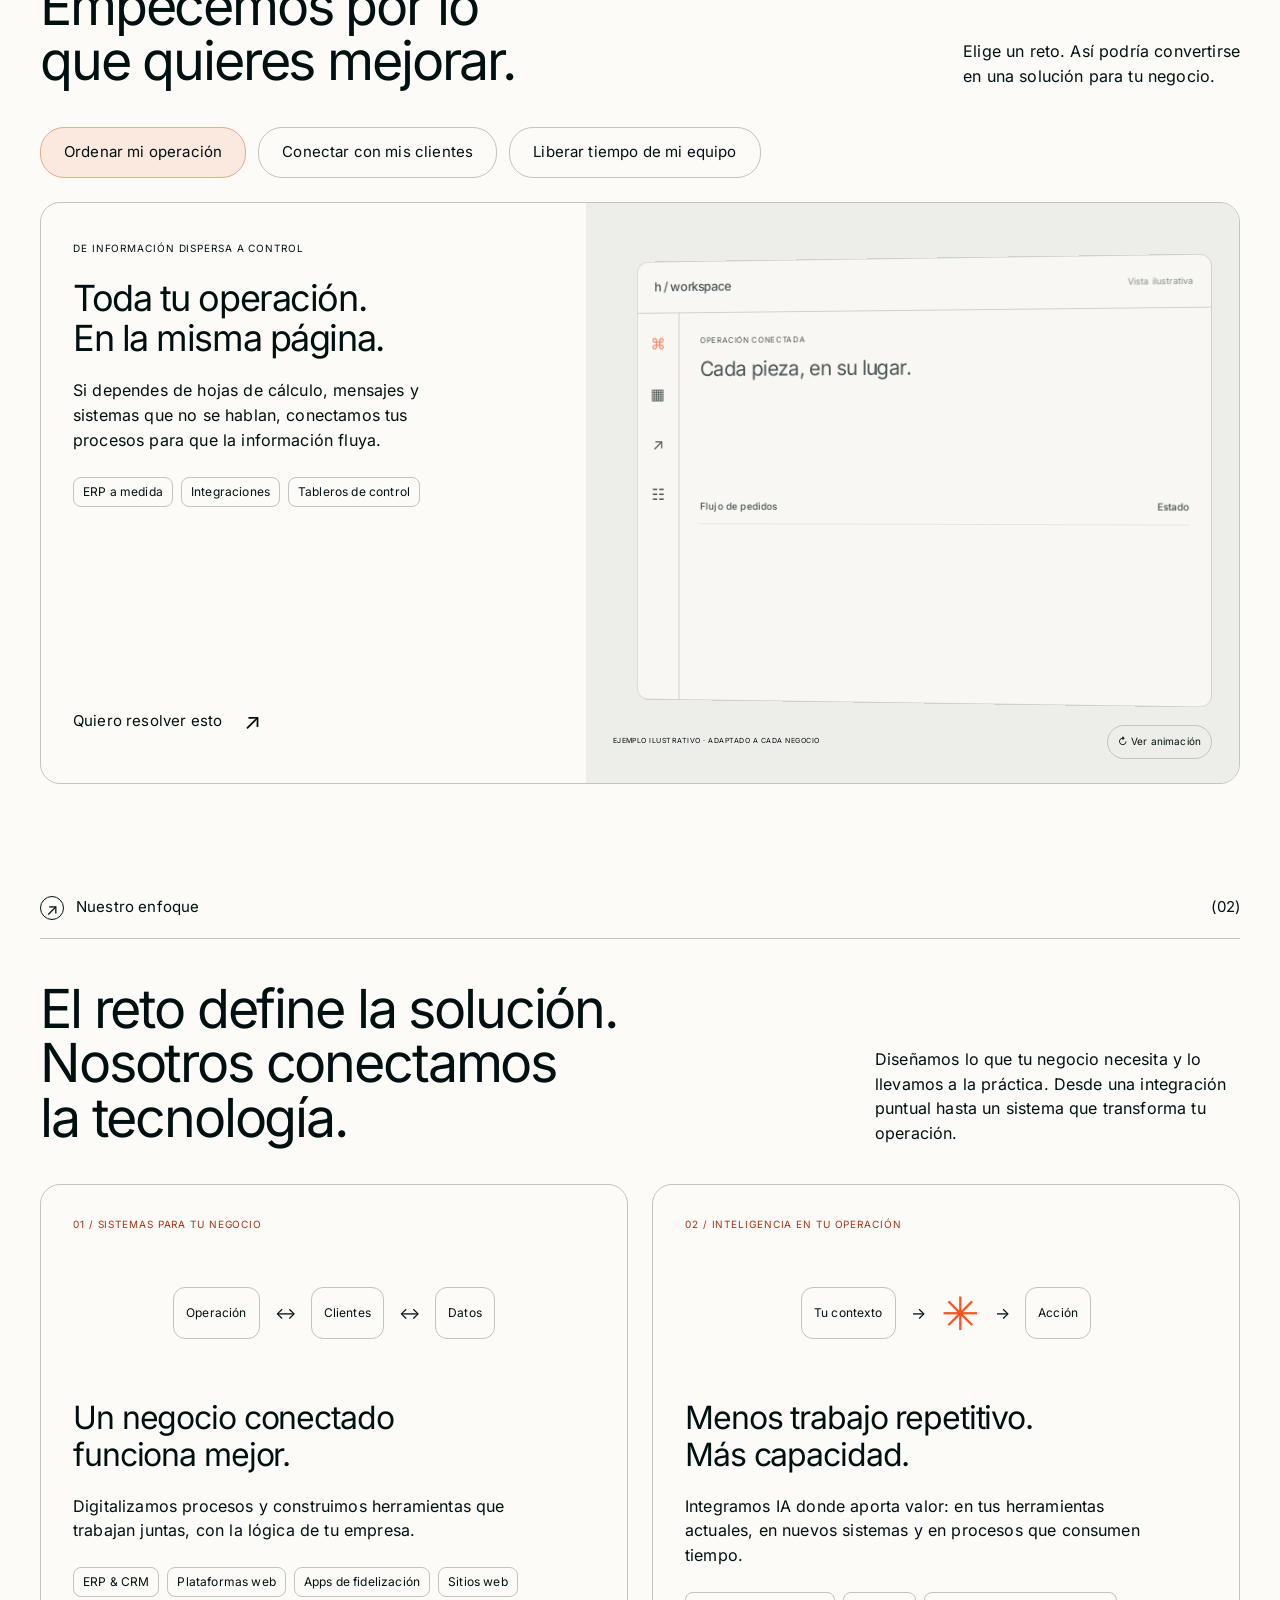
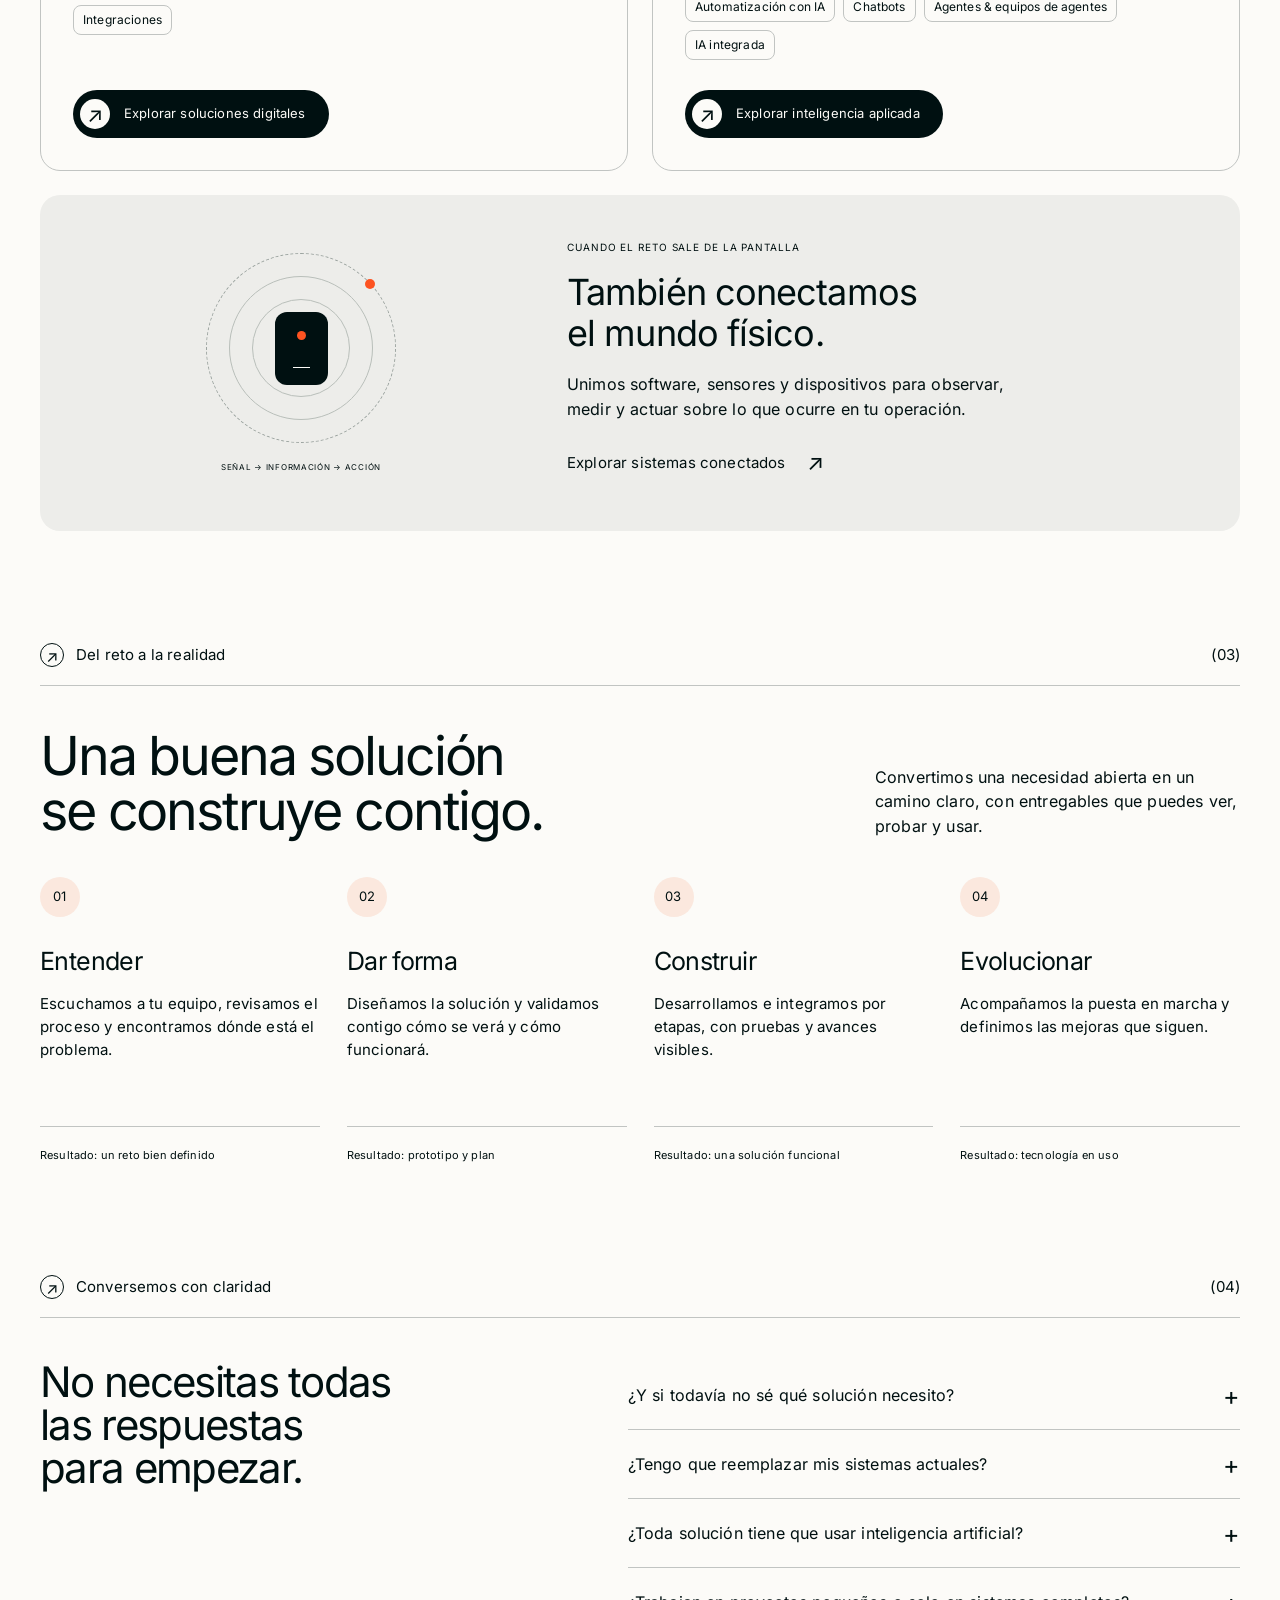
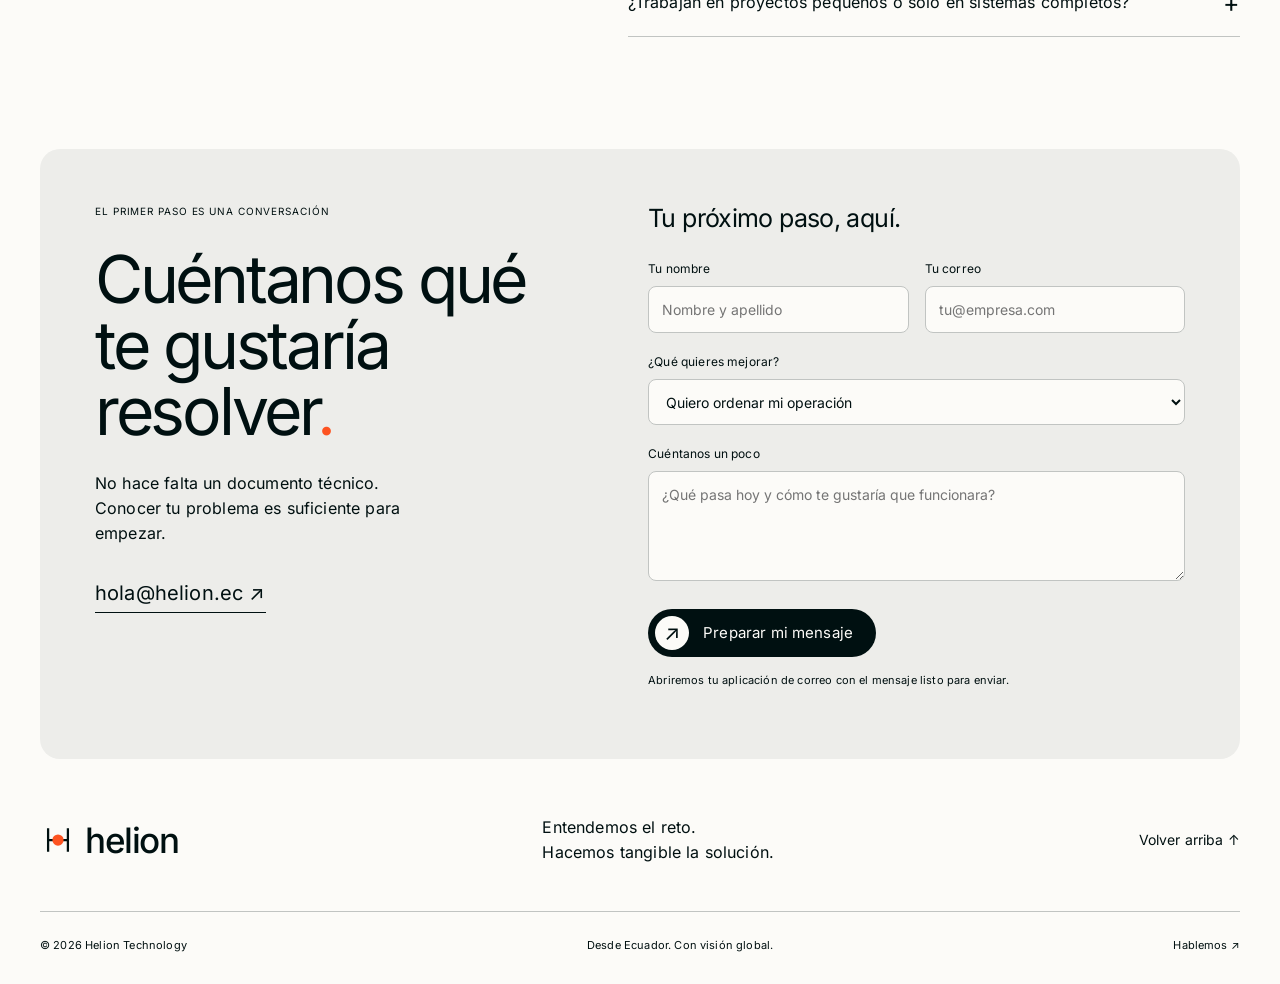
==== commit e68105e1: "Show homepage client section" ====
--- a/index.html
+++ b/index.html
@@ -38,7 +38,7 @@
 </div>
 </div>
 </section>
-<section class="clients section" aria-labelledby="clients-heading" hidden>
+<section class="clients section" aria-labelledby="clients-heading">
 <h2 id="clients-heading">Empresas con las que hemos trabajado</h2>
 <ul class="client-list" role="list">
 <li><img src="assets/clients/millenium.png" alt="Millenium" width="1024" height="250" loading="lazy" decoding="async"></li>
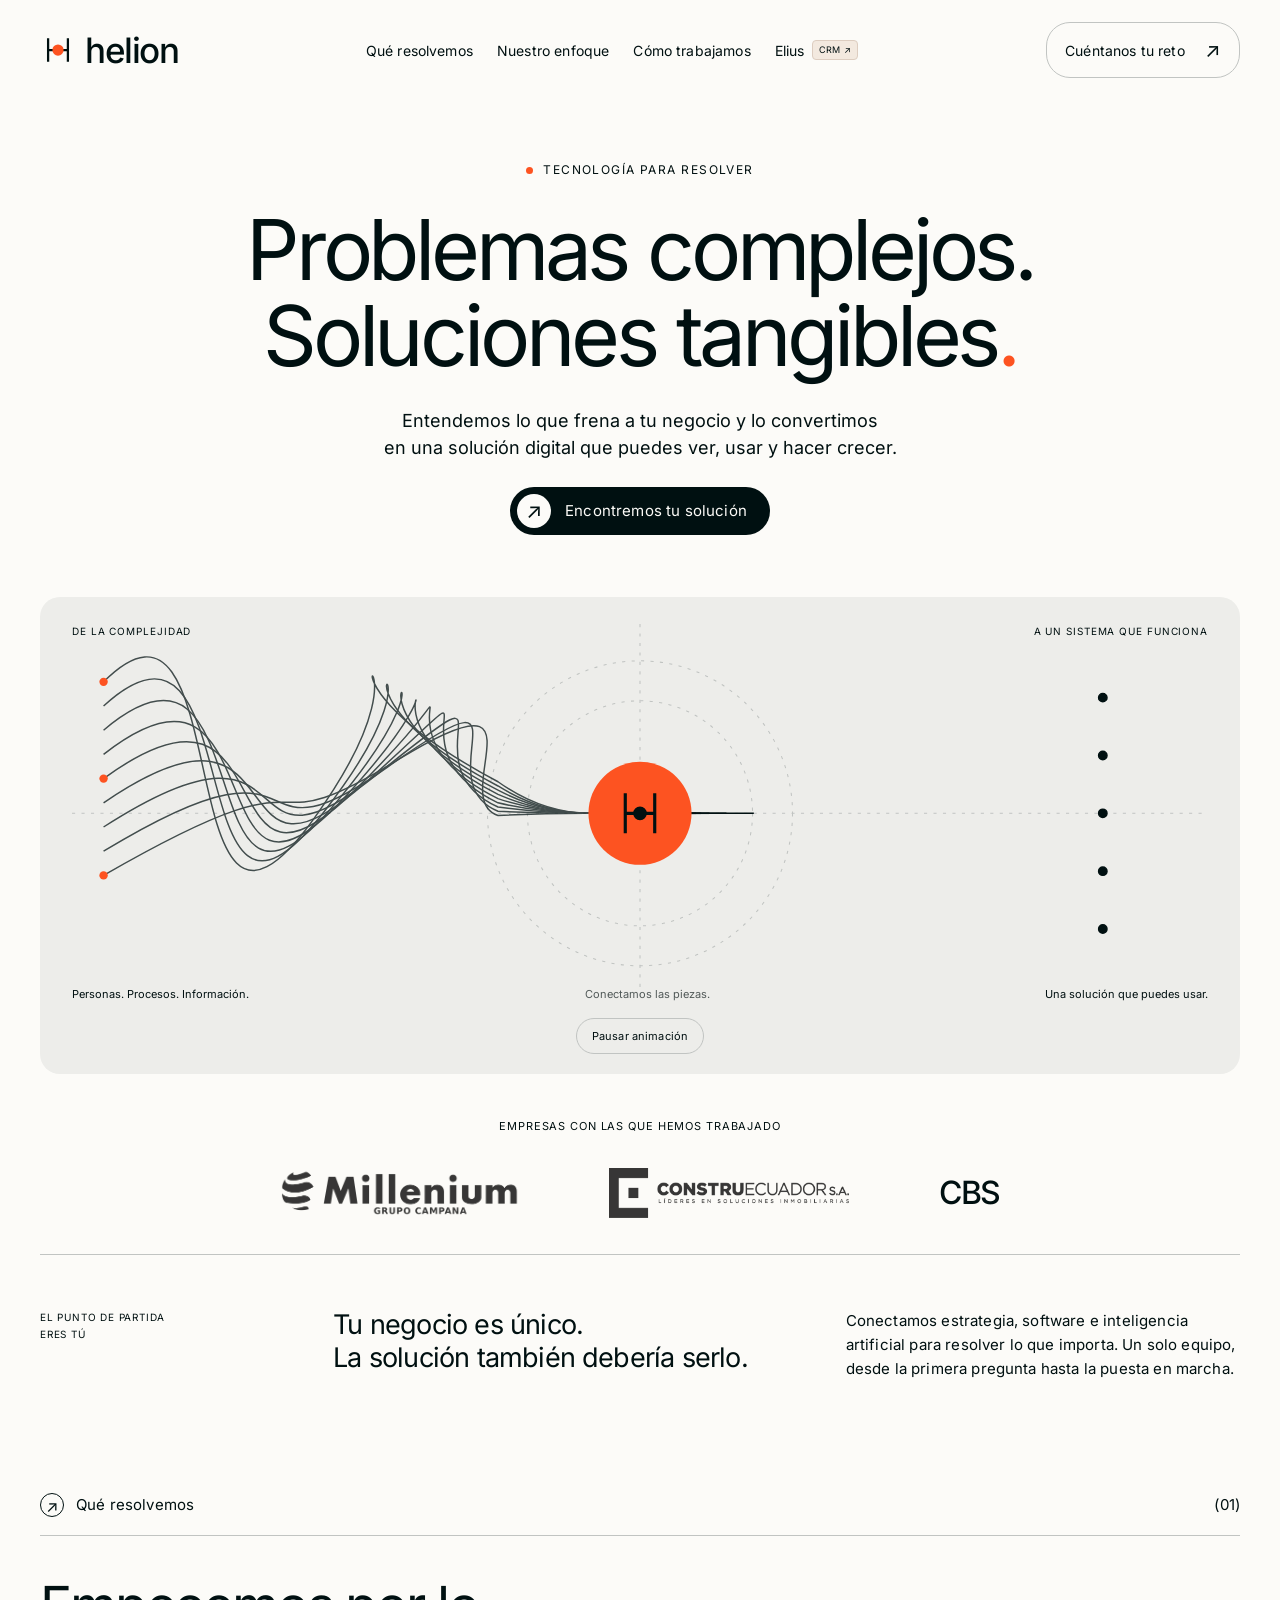
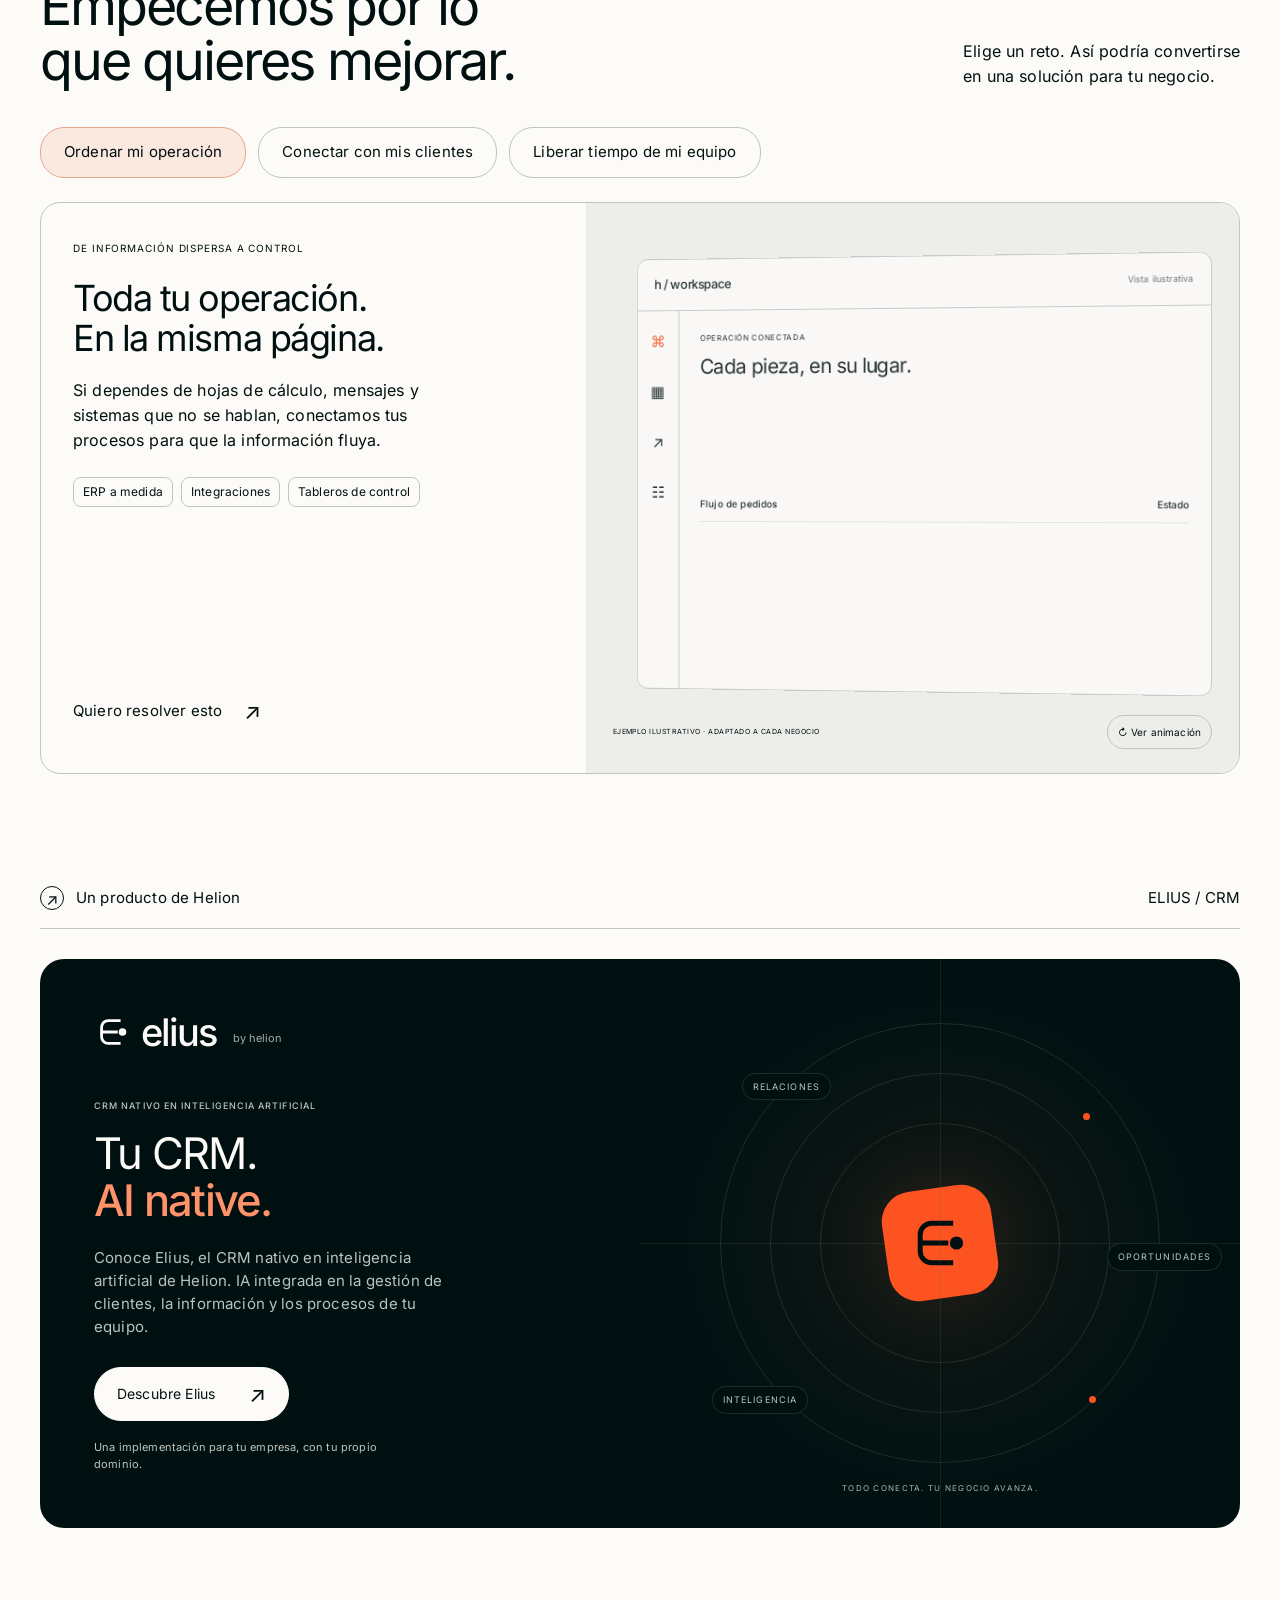
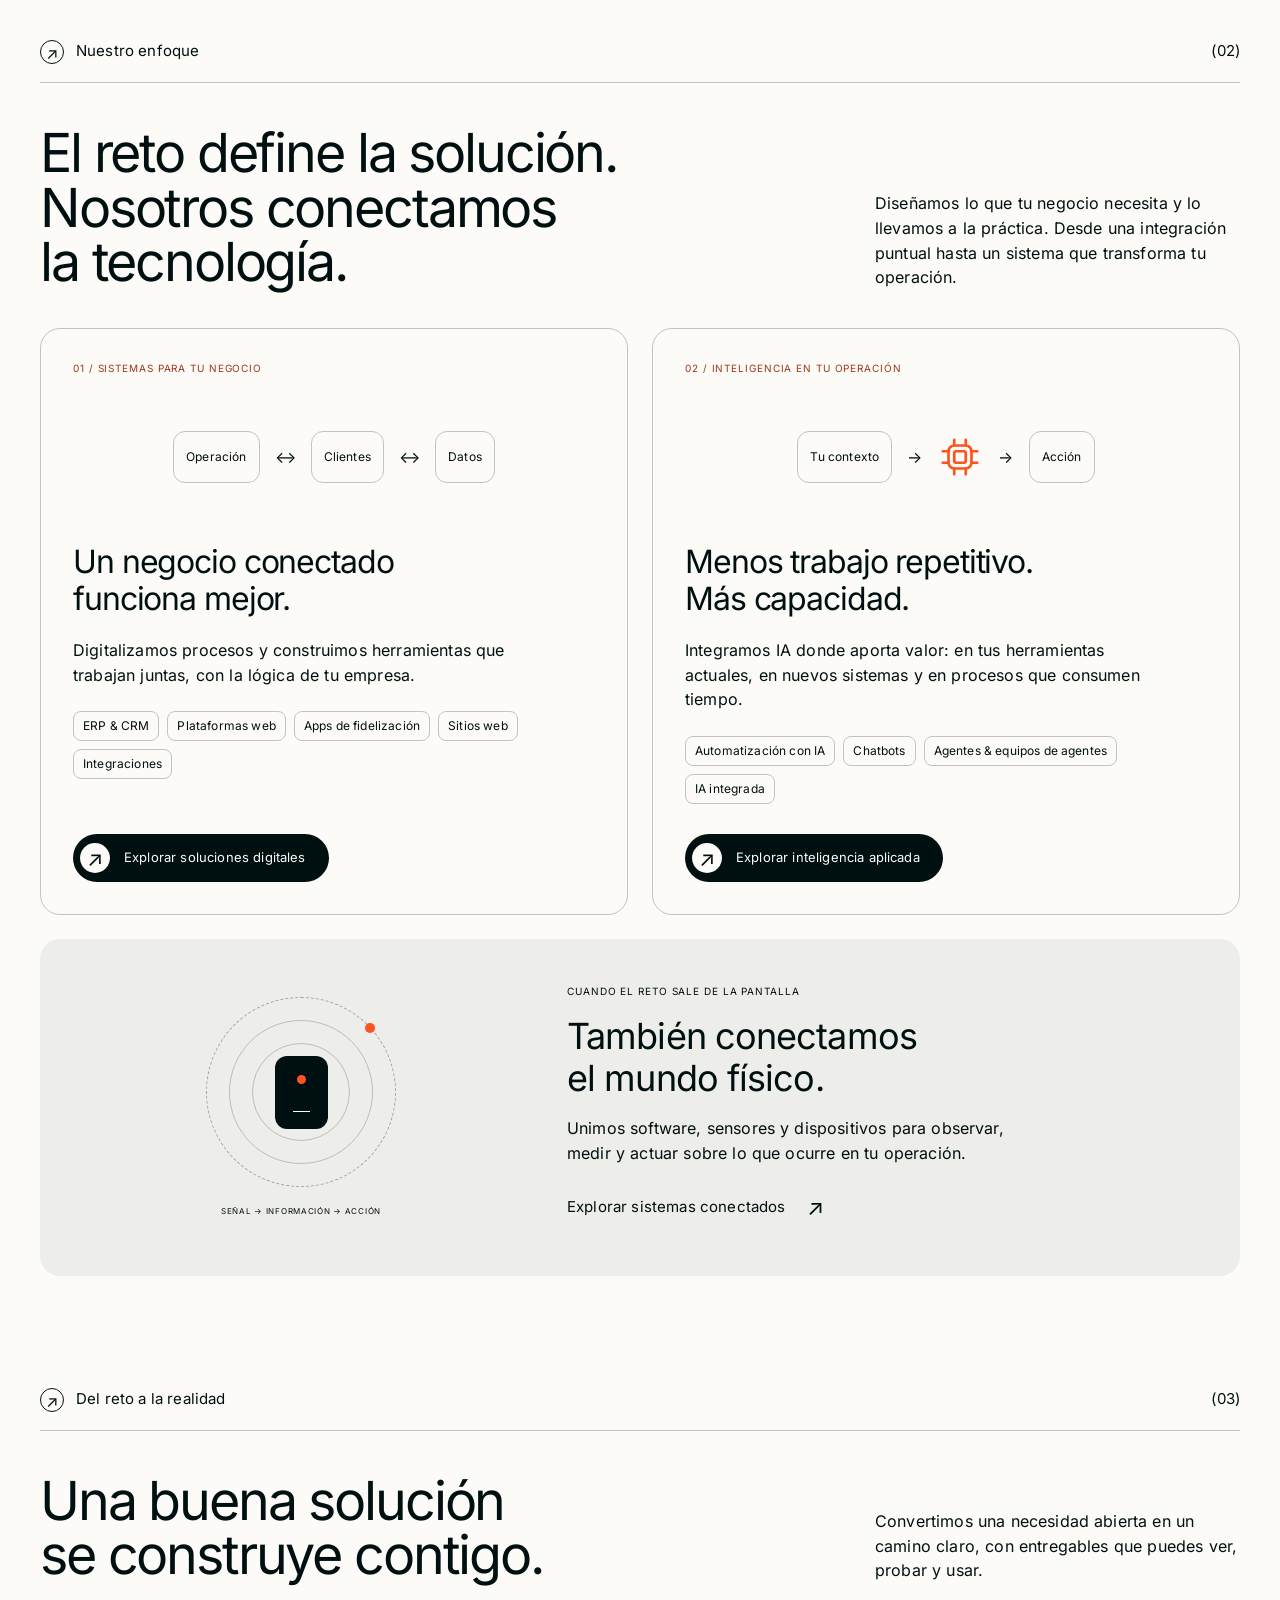
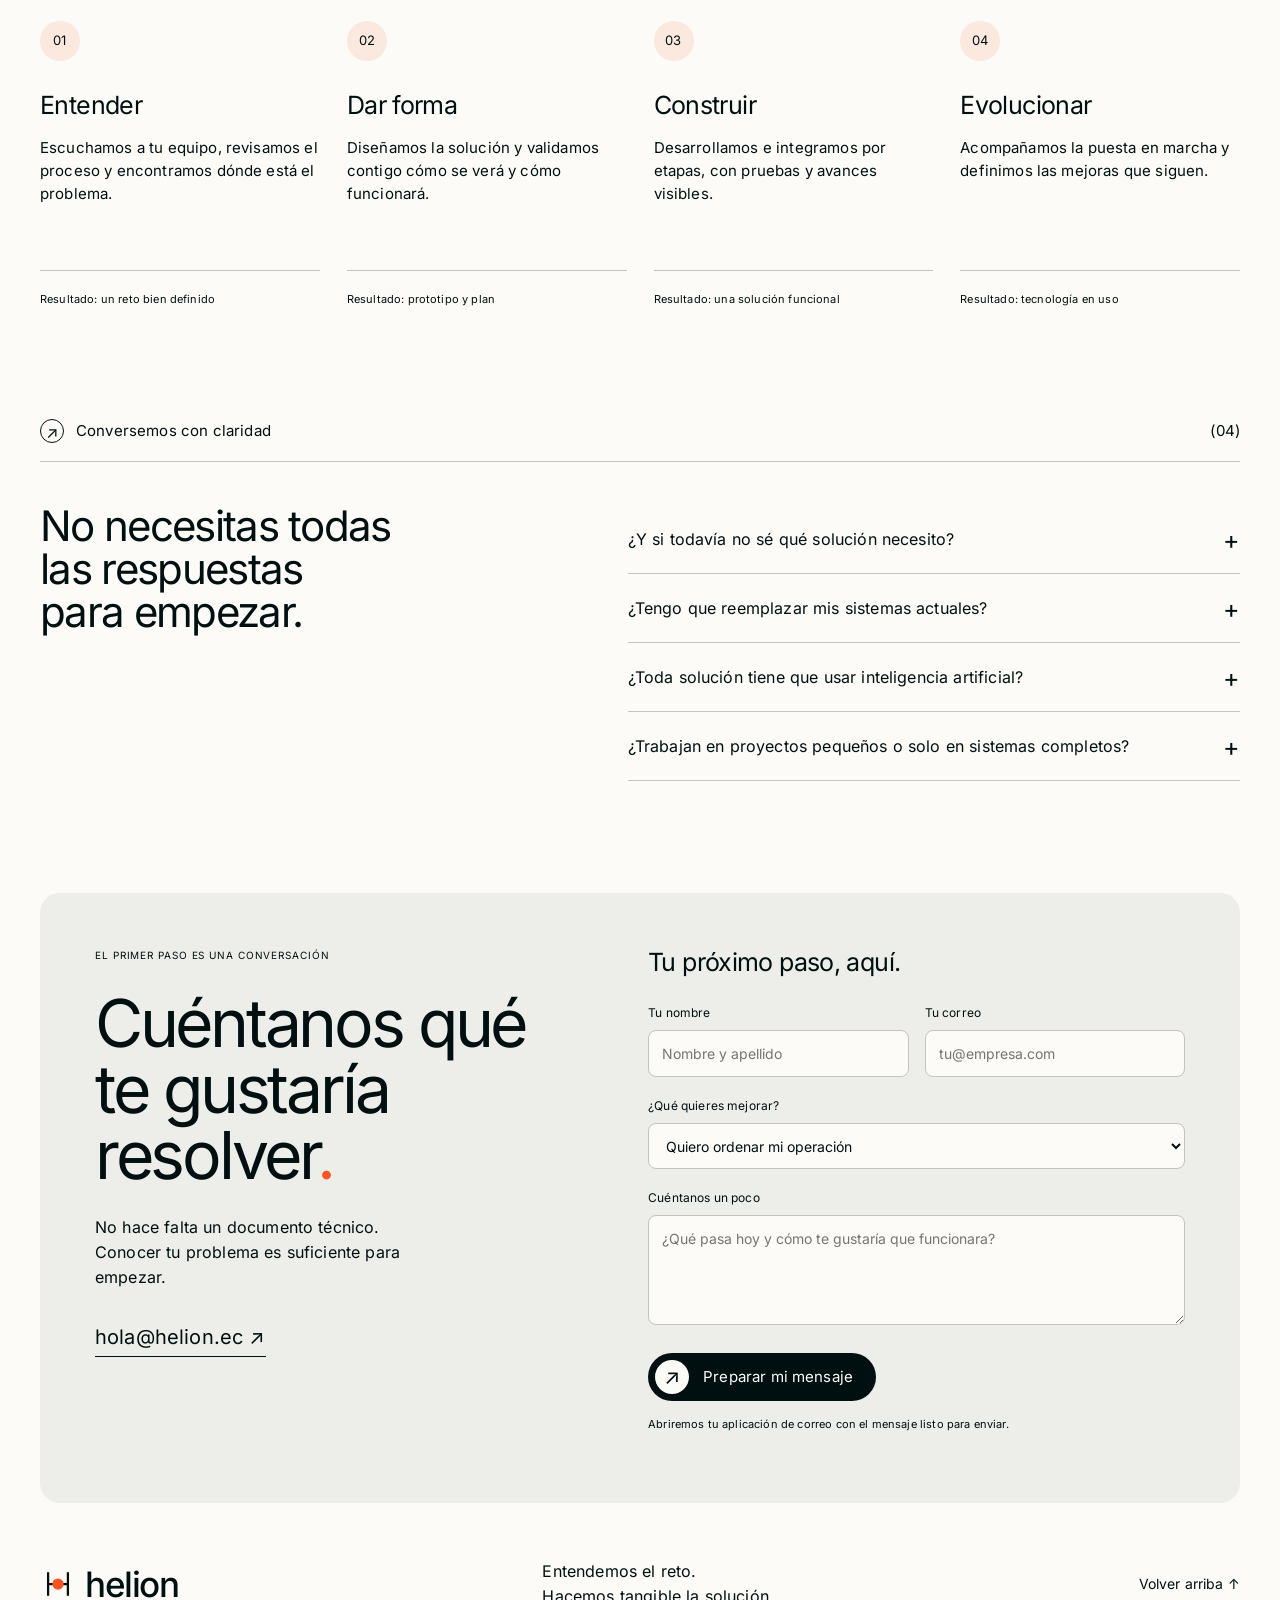
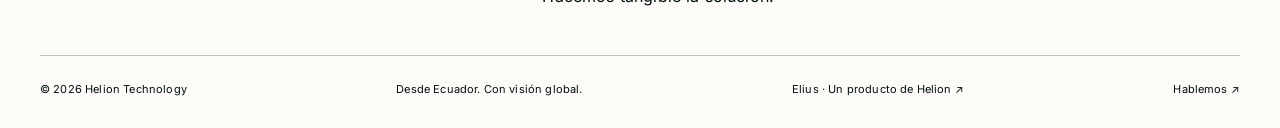
==== commit 0bb7de76: "Add Elius AI-native CRM landing page and feature stories" ====
--- a/index.html
+++ b/index.html
@@ -13,14 +13,15 @@
 <link rel="icon" href="assets/helion-connect.svg" type="image/svg+xml">
 <link rel="preload" href="assets/fonts/inter-regular.ttf" as="font" type="font/ttf" crossorigin>
 <link rel="stylesheet" href="assets/design-system-connect/variables.css">
-<link rel="stylesheet" href="assets/css/connect.css">
+<link rel="stylesheet" href="assets/css/connect.css"><link rel="stylesheet" href="assets/css/icons.css">
+<link rel="stylesheet" href="assets/css/elius.css">
 <script src="assets/vendor/gsap.min.js" defer></script>
 <script src="assets/js/connect.js" defer></script>
 <script src="assets/js/connect-motion.js" defer></script>
 </head>
 <body><a class="skip" href="#main">Saltar al contenido</a>
 <header class="site-header"><a class="logo" href="index.html" aria-label="Helion, inicio"><svg class="logo-symbol" viewBox="0 0 40 40" aria-hidden="true"><path d="M9 7v26M31 7v26M9 20h22"/><circle cx="20" cy="20" r="5"/></svg><span>helion</span></a>
-<nav id="navigation" aria-label="Principal"><a href="index.html#soluciones">Qué resolvemos</a><a href="index.html#enfoque">Nuestro enfoque</a><a href="index.html#proceso">Cómo trabajamos</a>
+<nav id="navigation" aria-label="Principal"><a href="index.html#soluciones">Qué resolvemos</a><a href="index.html#enfoque">Nuestro enfoque</a><a href="index.html#proceso">Cómo trabajamos</a><a class="elius-nav" href="elius.html">Elius <span>CRM ↗</span></a>
 </nav><a class="header-contact" href="#contacto">Cuéntanos tu reto <span aria-hidden="true">↗</span></a><button class="menu-toggle" aria-label="Abrir menú" aria-expanded="false" aria-controls="navigation"><span></span><span></span></button>
 </header>
 <main id="main">
@@ -100,7 +101,7 @@
 <div><span id="row-c">Equipo notificado</span><span class="state">Completado</span>
 </div>
 </div>
-<div class="ai-note"><span aria-hidden="true">✳</span><span id="preview-note">Los datos se actualizan entre tus herramientas.</span>
+<div class="ai-note"><span aria-hidden="true"><svg class="context-icon icon-sync" viewBox="0 0 24 24" fill="none" stroke="currentColor" stroke-width="1.7" stroke-linecap="round" stroke-linejoin="round" aria-hidden="true"><path d="M20 7a8 8 0 0 0-14-2L3 8m0-5v5h5M4 17a8 8 0 0 0 14 2l3-3m0 5v-5h-5"/></svg></span><span id="preview-note">Los datos se actualizan entre tus herramientas.</span>
 </div>
 </div>
 </div>
@@ -111,18 +112,23 @@
   <div class="journey-track" aria-hidden="true"><span></span><i></i><span></span><i></i><span></span></div>
   <div class="journey-labels"><span>Conectar</span><span>Acompañar</span><span>Fidelizar</span></div>
   <div class="message-card scene-step"><span class="message-icon" aria-hidden="true">↗</span><div><b>La conversación continúa</b><p>“Hola, María. Tu pedido está listo.<br>¿Te ayudamos con algo más?”</p></div></div>
-  <div class="loyalty-card scene-step"><div><span class="scene-eyebrow">CADA VISITA CUENTA</span><b>Motivos para volver.</b></div><div class="loyalty-stamps" aria-label="Programa ilustrativo de fidelización"><span>✳</span><span>✳</span><span>✳</span><span>＋</span></div></div>
+  <div class="loyalty-card scene-step"><div><span class="scene-eyebrow">CADA VISITA CUENTA</span><b>Motivos para volver.</b></div><div class="loyalty-stamps" aria-label="Programa ilustrativo de fidelización"><span><svg class="context-icon icon-check" viewBox="0 0 24 24" fill="none" stroke="currentColor" stroke-width="1.7" stroke-linecap="round" stroke-linejoin="round" aria-hidden="true"><path d="m5 12 4 4L19 6"/></svg></span><span><svg class="context-icon icon-check" viewBox="0 0 24 24" fill="none" stroke="currentColor" stroke-width="1.7" stroke-linecap="round" stroke-linejoin="round" aria-hidden="true"><path d="m5 12 4 4L19 6"/></svg></span><span><svg class="context-icon icon-check" viewBox="0 0 24 24" fill="none" stroke="currentColor" stroke-width="1.7" stroke-linecap="round" stroke-linejoin="round" aria-hidden="true"><path d="m5 12 4 4L19 6"/></svg></span><span>＋</span></div></div>
 </div>
 <div class="case-scene" data-scene="2" hidden>
   <div class="journey-heading"><span class="scene-eyebrow">H / INTELIGENCIA APLICADA</span><span class="scene-badge">IA + Tu equipo</span></div>
   <div class="ai-workspace"><div class="document-card scene-step"><span class="scene-eyebrow">DOCUMENTO DE ENTRADA</span><div class="document-icon" aria-hidden="true">≡</div><b>Una nueva solicitud.</b><div class="document-lines" aria-hidden="true"><i></i><i></i><i></i><i></i></div><div class="scan-line" aria-hidden="true"></div></div>
-  <div class="agent-stack"><div class="agent-node scene-step"><span aria-hidden="true">✳</span><div><b>Leer</b><small>Extraer información</small></div><i aria-hidden="true">✓</i></div><div class="agent-node scene-step"><span aria-hidden="true">⌘</span><div><b>Organizar</b><small>Dar contexto</small></div><i aria-hidden="true">✓</i></div><div class="agent-node scene-step"><span aria-hidden="true">↗</span><div><b>Preparar</b><small>Proponer una acción</small></div><i aria-hidden="true">✓</i></div></div></div>
+  <div class="agent-stack"><div class="agent-node scene-step"><span aria-hidden="true"><svg class="context-icon icon-document" viewBox="0 0 24 24" fill="none" stroke="currentColor" stroke-width="1.7" stroke-linecap="round" stroke-linejoin="round" aria-hidden="true"><path d="M14 2H6a2 2 0 0 0-2 2v16a2 2 0 0 0 2 2h12a2 2 0 0 0 2-2V8zM14 2v6h6M8 12h4M8 16h3"/><circle cx="15" cy="15" r="3"/><path d="m17.2 17.2 2.3 2.3"/></svg></span><div><b>Leer</b><small>Extraer información</small></div><i aria-hidden="true">✓</i></div><div class="agent-node scene-step"><span aria-hidden="true">⌘</span><div><b>Organizar</b><small>Dar contexto</small></div><i aria-hidden="true">✓</i></div><div class="agent-node scene-step"><span aria-hidden="true">↗</span><div><b>Preparar</b><small>Proponer una acción</small></div><i aria-hidden="true">✓</i></div></div></div>
   <div class="review-card scene-step"><span class="review-icon" aria-hidden="true">◎</span><div><span class="scene-eyebrow">EL CRITERIO SIGUE SIENDO TUYO</span><b>Preparado para tu revisión.</b><p>Tu equipo valida el siguiente paso.</p></div><span class="review-status">Por revisar</span></div>
   <p class="ai-scene-note">La IA se encarga del proceso.<br>Las decisiones importantes siguen contigo.</p>
 </div>
 <div class="preview-footer"><span class="preview-caption">EJEMPLO ILUSTRATIVO · ADAPTADO A CADA NEGOCIO</span><button class="scene-replay" type="button" hidden>↻ Ver animación</button></div>
 </div>
 </div>
+</section>
+<section class="section elius-feature" id="elius" aria-labelledby="elius-feature-title">
+<div class="section-label"><span><i aria-hidden="true">↗</i>Un producto de Helion</span><span>ELIUS / CRM</span></div>
+<div class="elius-feature-body"><div class="elius-feature-copy"><span class="elius-wordmark"><svg class="elius-mark" viewBox="0 0 40 40" fill="none" aria-hidden="true"><path d="M28 8H15a7 7 0 0 0-7 7v10a7 7 0 0 0 7 7h13M8 20h17" stroke="currentColor" stroke-width="3"/><circle cx="30" cy="20" r="4" fill="currentColor"/></svg>elius<span class="elius-by">by helion</span></span><span class="elius-kicker">CRM NATIVO EN INTELIGENCIA ARTIFICIAL</span><h2 id="elius-feature-title">Tu CRM.<br><span class="elius-native">AI native.</span></h2><p>Conoce Elius, el CRM nativo en inteligencia artificial de Helion. IA integrada en la gestión de clientes, la información y los procesos de tu equipo.</p><a class="elius-button elius-button-light" href="elius.html">Descubre Elius <span aria-hidden="true">↗</span></a><p class="elius-deployment">Una implementación para tu empresa, con tu propio dominio.</p></div>
+<div class="elius-orbit" aria-hidden="true"><div class="elius-orbit-ring ring-one"></div><div class="elius-orbit-ring ring-two"></div><div class="elius-orbit-ring ring-three"></div><span class="orbit-label orbit-label-a">RELACIONES</span><span class="orbit-label orbit-label-b">OPORTUNIDADES</span><span class="orbit-label orbit-label-c">INTELIGENCIA</span><div class="elius-orbit-core"><svg class="elius-mark" viewBox="0 0 40 40" fill="none" aria-hidden="true"><path d="M28 8H15a7 7 0 0 0-7 7v10a7 7 0 0 0 7 7h13M8 20h17" stroke="currentColor" stroke-width="3"/><circle cx="30" cy="20" r="4" fill="currentColor"/></svg></div><span class="orbit-point point-one"></span><span class="orbit-point point-two"></span><span class="orbit-caption">TODO CONECTA. TU NEGOCIO AVANZA.</span></div></div>
 </section>
 <section class="section" id="enfoque">
 <div class="section-label"><span><i aria-hidden="true">↗</i>Nuestro enfoque</span><span>(02)</span>
@@ -149,7 +155,7 @@
 <article class="capability">
 <div class="capability-number">02 / INTELIGENCIA EN TU OPERACIÓN
 </div>
-<div class="capability-art intelligence-art" aria-hidden="true"><span>Tu contexto</span><i>→</i><b>✳</b><i>→</i><span>Acción</span>
+<div class="capability-art intelligence-art" aria-hidden="true"><span>Tu contexto</span><i>→</i><b><svg class="context-icon icon-processor" viewBox="0 0 24 24" fill="none" stroke="currentColor" stroke-width="1.7" stroke-linecap="round" stroke-linejoin="round" aria-hidden="true"><rect x="6" y="6" width="12" height="12" rx="3"/><rect x="9" y="9" width="6" height="6" rx="1"/><path d="M9 3v3M15 3v3M9 18v3M15 18v3M3 9h3M3 15h3M18 9h3M18 15h3"/></svg></b><i>→</i><span>Acción</span>
 </div>
 <h3>Menos trabajo repetitivo.<br>Más capacidad.
 </h3>
@@ -251,7 +257,7 @@
 </div>
 <div><label for="email">Tu correo</label><input id="email" name="email" type="email" autocomplete="email" required maxlength="200" placeholder="tu@empresa.com">
 </div>
-</div><label for="challenge">¿Qué quieres mejorar?</label><select id="challenge" name="challenge"><option>Quiero ordenar mi operación</option><option>Quiero conectar con mis clientes</option><option>Quiero liberar tiempo de mi equipo</option><option>Quiero conectar dispositivos y datos</option><option>Tengo otro reto / necesito orientación</option></select><label for="message">Cuéntanos un poco</label><textarea id="message" name="message" required maxlength="2500" rows="4" placeholder="¿Qué pasa hoy y cómo te gustaría que funcionara?"></textarea><button class="arrow-button" type="submit"><span aria-hidden="true">↗</span>Preparar mi mensaje</button>
+</div><label for="challenge">¿Qué quieres mejorar?</label><select id="challenge" name="challenge"><option>Quiero ordenar mi operación</option><option>Quiero conectar con mis clientes</option><option>Quiero liberar tiempo de mi equipo</option><option>Quiero conectar dispositivos y datos</option><option>Quiero conocer Elius CRM</option><option>Tengo otro reto / necesito orientación</option></select><label for="message">Cuéntanos un poco</label><textarea id="message" name="message" required maxlength="2500" rows="4" placeholder="¿Qué pasa hoy y cómo te gustaría que funcionara?"></textarea><button class="arrow-button" type="submit"><span aria-hidden="true">↗</span>Preparar mi mensaje</button>
 <p class="form-note">Abriremos tu aplicación de correo con el mensaje listo para enviar.
 </p>
 <p id="form-status" role="status">
@@ -264,7 +270,7 @@
 <p>Entendemos el reto.<br>Hacemos tangible la solución.
 </p><a href="#main">Volver arriba ↑</a>
 </div>
-<div class="footer-bottom"><span>© 2026 Helion Technology</span><span>Desde Ecuador. Con visión global.</span><a href="mailto:info@helion.ec">Hablemos ↗</a>
+<div class="footer-bottom"><span>© 2026 Helion Technology</span><span>Desde Ecuador. Con visión global.</span><a href="elius.html">Elius · Un producto de Helion ↗</a><a href="mailto:info@helion.ec">Hablemos ↗</a>
 </div>
 </footer>
 </body>
--- a/assets/css/icons.css
+++ b/assets/css/icons.css
@@ -0,0 +1,16 @@
+/* Context-specific line icons, inheriting the surrounding brand color. */
+.context-icon{display:inline-block;width:22px;height:22px;vertical-align:middle;flex-shrink:0}
+.ai-note>span:first-child,.agent-node>span:first-child{display:inline-flex;flex-shrink:0}
+.intelligence-art>b{display:inline-flex;align-items:center;justify-content:center}
+.intelligence-art .context-icon{width:46px;height:46px;stroke-width:1.4}
+.loyalty-stamps .context-icon,.visit-stamps .context-icon{width:15px;height:15px;stroke-width:2}
+.stage-icon .context-icon{width:29px;height:29px}
+.elius-tabs .context-icon{width:14px;height:14px}
+.elius-context-line .context-icon{width:18px;height:18px}
+.elius-ai-emblem{display:inline-flex;flex-shrink:0}
+.elius-ai-emblem .elius-mark{width:28px;height:28px}
+.ed-engine-core .elius-mark{width:36px;height:36px}
+.ed-response>span{display:inline-flex;flex-shrink:0}
+.ed-response .context-icon{width:23px;height:23px}
+@media(max-width:1050px){.ed-engine-core .elius-mark{width:29px;height:29px}}
+@media(max-width:700px){.ed-engine-core .elius-mark{width:25px;height:25px}}
--- a/assets/css/elius.css
+++ b/assets/css/elius.css
@@ -0,0 +1,117 @@
+/* Elius uses Helion's existing typography, surfaces and ember accent. */
+.elius-mark{width:38px;height:38px;flex-shrink:0}
+.elius-wordmark{display:inline-flex;align-items:center;gap:9px;font-size:38px;letter-spacing:-2px;line-height:1;font-weight:500}
+.elius-by{font-size:11px;letter-spacing:0;margin:12px 0 0 8px;font-weight:400;opacity:.65}
+.elius-kicker{display:block;font-size:10px;letter-spacing:.12em;line-height:1.6;font-weight:500}
+.site-header nav{gap:24px}
+.site-header nav a{white-space:nowrap}
+.elius-nav{display:flex;align-items:center;gap:7px}
+.elius-nav span{font-size:9px;letter-spacing:.04em;background:#f3e9df;border:1px solid #ddcdc0;padding:2px 6px;border-radius:4px}
+.elius-nav[aria-current]{text-decoration:underline;text-underline-offset:5px}
+.elius-wrap,.elius-crosslink{width:min(1200px,calc(100% - 80px));margin-inline:auto}
+.elius-button{display:inline-flex;align-items:center;justify-content:space-between;gap:34px;background:var(--ink);color:var(--paper);padding:15px 22px;border:1px solid var(--ink);border-radius:30px;font-size:14px;transition:background .2s,transform .2s;white-space:nowrap}
+.elius-button>span{font-size:22px;line-height:1}
+.elius-button:hover{background:#263a38;transform:translateY(-2px)}
+.elius-button-light{color:var(--ink);background:var(--paper);border-color:var(--paper)}
+.elius-button-light:hover{background:#e6ded1}
+.elius-feature-body{display:grid;grid-template-columns:1fr 1fr;background:var(--ink);color:var(--paper);border-radius:24px;overflow:hidden;margin-top:30px;min-height:500px;position:relative}
+.elius-feature-copy{padding:54px;position:relative;z-index:1}
+.elius-feature-copy>.elius-kicker{color:#c0c5bc;margin-top:42px;margin-bottom:17px;font-size:9px}
+.elius-feature-copy h2{font-size:clamp(34px,3.4vw,48px);line-height:1.07}
+.elius-feature-copy p{max-width:350px;color:#b9c3bd;font-size:15px;margin:22px 0 28px}
+.elius-feature-login{display:block;font-size:11px;color:#c0c5bc;margin-top:20px;text-decoration:underline;text-underline-offset:4px}
+.elius-orbit{position:relative;display:flex;align-items:center;justify-content:center;min-height:450px;background:radial-gradient(ellipse at center,#59402a33,transparent 65%)}
+.elius-orbit-ring{border:1px solid #5d69624d;border-radius:50%;position:absolute;width:270px;height:270px}
+.ring-one{width:440px;height:440px}.ring-two{width:340px;height:340px}.ring-three{width:240px;height:240px}
+.elius-orbit:before,.elius-orbit:after{content:'';position:absolute;background:#5d696233;width:100%;height:1px;left:0;top:50%}
+.elius-orbit:after{width:1px;height:100%;left:50%;top:0}
+.elius-orbit-core{width:110px;height:110px;display:grid;place-items:center;background:var(--orange);color:var(--ink);border-radius:30px;transform:rotate(-8deg);box-shadow:0 0 95px #fd532125}
+.elius-orbit-core .elius-mark{width:66px;height:66px;transform:rotate(8deg)}
+.orbit-label{font-size:9px;letter-spacing:.12em;position:absolute;background:#001011;padding:6px 10px;color:#bec6bd;border:1px solid #5d69624d;border-radius:16px;z-index:1}
+.orbit-label-a{top:20%;left:17%}.orbit-label-b{right:3%;top:50%}.orbit-label-c{bottom:20%;left:12%}
+.orbit-point{width:7px;height:7px;border-radius:50%;background:var(--orange);position:absolute}.point-one{top:27%;right:25%}.point-two{bottom:22%;right:24%}
+.orbit-caption{position:absolute;bottom:34px;font-size:8px;letter-spacing:.16em;color:#a9b4ac}
+.elius-crosslink{margin-top:32px;padding:20px 24px;border:1px solid var(--line);border-radius:14px;display:flex;justify-content:space-between;align-items:center;gap:20px;font-size:13px}
+.elius-crosslink>span{display:flex;align-items:center;gap:10px}.elius-crosslink .elius-mark{width:22px;height:22px;color:var(--orange)}
+.elius-crosslink a{text-decoration:underline;text-underline-offset:5px;white-space:nowrap}
+/* Product page */
+.elius-hero{padding-top:49px}
+.elius-hero-top{display:flex;justify-content:space-between;align-items:center;padding-bottom:52px}
+.elius-hero-top>.elius-kicker{display:flex;align-items:center;gap:10px;font-size:9px}
+.elius-hero-top .elius-kicker i{width:6px;height:6px;background:var(--orange);border-radius:50%}
+.elius-hero-grid{display:grid;grid-template-columns:1.8fr 1fr;gap:48px;align-items:start}
+.elius-hero h1{font-size:clamp(62px,6.7vw,94px);letter-spacing:-.065em;line-height:1.03}
+.elius-hero-aside{padding-top:6px;max-width:330px}
+.elius-hero-aside>.elius-kicker{margin-bottom:15px;color:#59635e}
+.elius-hero-aside>p{font-size:22px;line-height:1.4;letter-spacing:-.025em}
+.elius-hero-aside>p.elius-hero-description{font-size:14px;color:#59635e;letter-spacing:0;margin:15px 0 24px}
+.elius-signin{display:block;font-size:12px;margin:16px 0 0 6px}.elius-signin:hover{text-decoration:underline;text-underline-offset:4px}.elius-signin span{margin-left:8px}
+.elius-hero-rule{display:flex;justify-content:space-between;border-top:1px solid var(--line);margin-top:52px;padding:17px 0 0;font-size:9px;letter-spacing:.08em;gap:20px}
+.elius-hero-rule a{white-space:nowrap}.elius-hero-rule a span{margin-left:16px;font-size:16px}
+.elius-showcase{margin-top:50px;background:#eae8e1;padding:24px 26px 16px;border-radius:18px;position:relative}
+.elius-preview-top{display:flex;justify-content:space-between;gap:15px;font-size:9px;letter-spacing:.06em;margin-bottom:18px}.elius-preview-top>span:last-child{color:#55615b;letter-spacing:0}
+.elius-workspace{color:#ededed;display:grid;grid-template-columns:186px minmax(0,1fr);background:#191919;border:1px solid #373737;border-radius:10px;overflow:hidden;box-shadow:0 20px 40px -25px #18231d44;min-height:448px}
+.elius-sidebar{background:#1d1d1d;border-right:1px solid #343434;padding:23px 14px 16px;display:flex;flex-direction:column}
+.elius-sidebar .elius-wordmark{font-size:27px;letter-spacing:-1.4px;padding-left:8px;gap:6px}.elius-sidebar .elius-mark{width:27px;height:27px}.elius-sidebar .elius-by{display:none}
+.elius-workspace-name{display:flex;gap:9px;align-items:center;margin-top:25px;padding:0 6px;font-size:11px}.elius-workspace-name>span{background:#303030;border:1px solid #444444;border-radius:5px;width:24px;height:24px;display:grid;place-items:center;font-size:10px}.elius-workspace-name i{font-style:normal;margin-left:auto}
+.elius-sidebar-label{font-size:7px;letter-spacing:.1em;color:#aaaaaa;margin:26px 6px 10px}
+.elius-tabs{display:flex;flex-direction:column;gap:4px}
+.elius-tabs button{border:1px solid transparent;background:transparent;font-size:11px;display:flex;gap:10px;align-items:center;text-align:left;border-radius:6px;padding:10px;color:#b9b9b9}
+.elius-tabs button>span{font-size:15px;line-height:1}.elius-tabs button:hover{background:#282828}
+.elius-tabs button[aria-selected=true]{background:#303030;border-color:#414141;color:#f0f0f0}
+.elius-sidebar-bottom{margin-top:auto;display:flex;align-items:center;gap:10px;padding:24px 6px 0;font-size:11px}.elius-sidebar-bottom small{font-size:9px;color:#a5a5a5}
+.elius-avatar{font-size:8px;width:24px;height:24px;display:inline-flex;align-items:center;justify-content:center;border-radius:50%;background:#393934;color:#d0d8c9;font-weight:500;font-style:normal;flex-shrink:0}
+.elius-preview-main{padding:30px 26px 22px;min-width:0}
+.elius-preview-main [role=tabpanel][hidden]{display:none}
+.elius-panel-header{display:flex;justify-content:space-between;gap:16px;align-items:center;margin-bottom:28px}.elius-panel-header .elius-kicker{font-size:7px;color:#a1a1a1;margin-bottom:8px}.elius-panel-header h3{font-size:25px;letter-spacing:-.04em}.elius-view-tag{font-size:8px;color:#aaaaaa;border:1px solid #3b3b3b;border-radius:5px;padding:5px 8px;white-space:nowrap}
+.elius-board{display:grid;grid-template-columns:repeat(3,minmax(0,1fr));gap:13px}
+.elius-column h4{display:flex;align-items:center;gap:6px;font-size:10px;margin-bottom:13px;white-space:nowrap}.elius-column h4>span{margin-left:auto;color:#a5a5a5;font-size:8px}.elius-column h4 i{width:6px;height:6px;border-radius:50%;background:#9f9f9f}.elius-column:nth-child(2) h4 i{background:var(--orange)}.elius-column:nth-child(3) h4 i{background:#89ac94}
+.elius-deal{padding:14px 12px;background:#191919;border:1px solid #363636;border-radius:7px;margin-bottom:10px;box-shadow:0 3px 5px #17201a03}.elius-deal-logo{display:grid;place-items:center;width:26px;height:26px;background:#304139;border-radius:6px;font-size:20px;font-weight:500;line-height:1}.elius-deal-logo.alternate{background:#45352d;color:#e1b590}.elius-deal h5{margin:13px 0 3px;font-size:12px;font-weight:500;letter-spacing:-.02em}.elius-deal p{font-size:9px;color:#adadad}.elius-deal>div{display:flex;justify-content:space-between;align-items:center;font-size:8px;gap:8px;margin-top:16px;color:#b1b1b1}.elius-deal .elius-avatar{width:20px;height:20px;font-size:7px}.featured-deal{border-color:#b77450}.elius-deal>div.elius-deal-note{border-top:1px solid #4b3830;padding-top:10px;font-size:8px;color:#e1aa84;justify-content:flex-start}
+.elius-context-line{display:flex;align-items:center;gap:10px;padding:12px 14px;background:#242824;border-radius:6px;margin-top:10px}.elius-context-line>span{color:#f7966d;font-size:18px}.elius-context-line p{font-size:10px;color:#b3beb0}
+.elius-preview-caption{display:flex;justify-content:space-between;gap:24px;align-items:center;padding-top:16px}.elius-preview-caption>span{font-size:8px;letter-spacing:.05em}.elius-preview-caption p{font-size:9px;color:#586153;text-align:right}
+.elius-person-row{display:grid;grid-template-columns:1.2fr 1fr 1fr;gap:15px;align-items:center;padding:17px 6px;border-bottom:1px solid #353535;font-size:11px}.elius-person-row>span:first-child{display:flex;align-items:center;gap:10px}.elius-person-row.table-heading{font-size:7px;letter-spacing:.08em;color:#a5a5a5;padding-top:0}.elius-person-context{margin-top:24px;padding:20px;background:#232723;border-radius:7px}.elius-person-context .elius-kicker{font-size:7px;color:#a5b69f}.elius-person-context h4{font-size:24px;line-height:1.2;letter-spacing:-.03em;margin:10px 0}.elius-person-context p{font-size:11px;color:#b9c6b2}
+.elius-ai-example{max-width:610px;margin:0 auto}.elius-ai-question{display:flex;gap:14px;align-items:center;border-bottom:1px solid #353535;padding:0 0 24px}.elius-ai-question p{font-size:13px;max-width:380px}.elius-ai-answer{display:flex;gap:17px;margin-top:26px}.elius-ai-emblem{font-size:28px;color:#f7966d;line-height:1}.elius-ai-answer .elius-kicker{font-size:8px;color:#aaaaaa}.elius-ai-answer h4{font-size:25px;letter-spacing:-.04em;margin:12px 0}.elius-ai-answer p{font-size:12px;color:#b9bfb5;max-width:450px}.elius-ai-source{display:flex;justify-content:space-between;margin-top:20px;background:#262a25;border:1px solid #3c4439;padding:12px;border-radius:6px;font-size:10px}.elius-ai-answer small{display:block;font-size:9px;color:#b4b9ae;margin-top:15px}
+.elius-manifesto{background:var(--ink);color:var(--paper);padding:85px 0 65px;margin-top:100px}.elius-manifesto>.elius-wrap>.elius-kicker{color:#bcc7bc;font-size:9px}.elius-manifesto h2{font-size:clamp(42px,5.6vw,78px);margin:30px 0 65px;line-height:1.06}.elius-manifesto h2>span{color:#a7b5a3}.elius-pillars{display:grid;grid-template-columns:repeat(3,1fr);gap:45px;border-top:1px solid #586458;padding-top:28px}.elius-pillars article>span{font-size:9px;letter-spacing:.09em;color:#bac5b7}.elius-pillars h3{font-size:23px;margin:25px 0 14px}.elius-pillars p{font-size:14px;color:#b1bfad;max-width:300px}
+.elius-helion{padding-top:100px;display:grid;grid-template-columns:1.2fr 1fr;gap:80px}.elius-helion h2{margin-top:24px}.elius-helion>div:last-child{padding-top:37px}.elius-helion p{color:#5c665d;font-size:16px;margin-bottom:20px}.elius-helion .text-action{margin-top:14px;font-size:14px}
+.elius-faq{padding-top:100px}.elius-faq-grid{display:grid;grid-template-columns:1fr 1.3fr;gap:70px;margin-top:28px}.elius-faq h2{font-size:38px}.elius-faq details{border-bottom:1px solid var(--line);padding:20px 0}.elius-faq details:first-child{padding-top:0}.elius-faq summary{font-size:16px;cursor:pointer}.elius-faq details p{font-size:14px;color:#5c665d;padding:15px 0 4px;max-width:520px}.elius-faq details a{text-decoration:underline;text-underline-offset:4px}
+.elius-sr-only{position:absolute;width:1px;height:1px;padding:0;margin:-1px;overflow:hidden;clip:rect(0,0,0,0);white-space:nowrap;border:0}
+@media(min-width:701px){.elius-page .elius-hero-grid{animation:elius-enter .7s ease-out both}.elius-page .elius-showcase{animation:elius-enter .9s .1s ease-out both}}
+@keyframes elius-enter{from{opacity:0;transform:translateY(16px)}to{opacity:1;transform:translateY(0)}}
+@media(max-width:1100px) and (min-width:701px){.site-header nav{gap:16px;font-size:12px}.elius-hero-grid{gap:30px;grid-template-columns:1.6fr 1fr}.elius-hero h1{font-size:6.7vw}.elius-workspace{grid-template-columns:160px minmax(0,1fr)}.elius-preview-main{padding:24px 18px}.elius-sidebar{padding-inline:10px}.elius-tabs button{font-size:10px;gap:7px}.elius-view-tag{display:none}.elius-feature-copy{padding:40px}.elius-orbit .ring-one{width:340px;height:340px}.elius-orbit .ring-two{width:270px;height:270px}.elius-orbit .ring-three{width:200px;height:200px}}
+@media(max-width:1000px){.elius-wrap,.elius-crosslink{width:calc(100% - 48px)}.elius-feature-copy p{font-size:14px}.elius-by{margin-left:4px}.footer-bottom{flex-wrap:wrap;row-gap:12px}}
+@media(max-width:700px){
+ .elius-wrap,.elius-crosslink{width:calc(100% - 40px)}.site-header nav{gap:12px}.elius-nav span{font-size:10px}.elius-feature-body{grid-template-columns:1fr;margin-top:20px;border-radius:16px}.elius-feature-copy{padding:32px 26px 0}.elius-feature-copy>.elius-kicker{margin-top:32px}.elius-feature-copy h2{font-size:36px}.elius-feature-copy p{margin:20px 0 24px}.elius-wordmark{font-size:34px}.elius-by{font-size:10px}.elius-orbit{min-height:360px;overflow:hidden}.elius-orbit .ring-one{width:330px;height:330px}.elius-orbit .ring-two{width:250px;height:250px}.elius-orbit .ring-three{width:170px;height:170px}.elius-orbit-core{width:85px;height:85px;border-radius:24px}.elius-orbit-core .elius-mark{width:54px;height:54px}.orbit-label-a{top:17%;left:12%}.orbit-label-b{right:2%}.orbit-label-c{bottom:20%;left:3%}.orbit-caption{bottom:16px;font-size:7px}.elius-crosslink{flex-direction:column;align-items:flex-start;padding:18px;font-size:12px}.elius-crosslink>span{display:block}.elius-crosslink .elius-mark{vertical-align:middle;margin-right:7px}
+ .elius-hero{padding-top:25px}.elius-hero-top{padding-bottom:35px;align-items:flex-start;gap:15px}.elius-hero-top>.elius-kicker{font-size:7px;gap:6px;padding-top:10px}.elius-hero-top .elius-by{display:none}.elius-hero-grid{grid-template-columns:1fr;gap:30px}.elius-hero h1{font-size:clamp(41px,9.2vw,64px);line-height:1.04}.elius-hero-aside{padding-top:0;max-width:440px}.elius-hero-aside>.elius-kicker{font-size:8px;margin-bottom:12px}.elius-hero-aside>p{font-size:20px;max-width:320px}.elius-hero-aside>p.elius-hero-description{font-size:14px;max-width:350px}.elius-signin{display:inline-block;margin-left:15px;font-size:11px}.elius-button{font-size:12px;padding:13px 17px;gap:23px}.elius-hero-rule{margin-top:35px;font-size:7px;line-height:1.7;align-items:center;gap:15px}.elius-hero-rule>span{max-width:170px}.elius-hero-rule a span{margin-left:5px}
+ .elius-showcase{margin-top:30px;padding:14px 12px 12px;border-radius:12px}.elius-preview-top{font-size:6px;margin-bottom:12px;align-items:center}.elius-preview-top>span:last-child{max-width:90px;text-align:right;font-size:7px}.elius-workspace{display:block;min-height:0}.elius-sidebar{padding:16px 10px 10px;border-right:0;border-bottom:1px solid #e1e2d9}.elius-sidebar>.elius-wordmark,.elius-workspace-name,.elius-sidebar-label,.elius-sidebar-bottom{display:none}.elius-tabs{flex-direction:row;gap:4px;justify-content:space-between}.elius-tabs button{font-size:9px;padding:8px 6px;gap:5px;white-space:nowrap}.elius-tabs button>span{font-size:12px}.elius-preview-main{padding:22px 12px 14px;min-height:390px}.elius-panel-header{margin-bottom:22px}.elius-panel-header h3{font-size:21px}.elius-panel-header .elius-kicker{font-size:6px}.elius-view-tag{display:none}.elius-board{grid-template-columns:repeat(3,minmax(150px,1fr));gap:10px;overflow-x:auto;padding:0 2px 10px;scroll-snap-type:x proximity}.elius-column{scroll-snap-align:start}.elius-column h4{font-size:9px}.elius-deal{padding:12px 10px}.elius-deal h5{font-size:11px}.elius-context-line{padding:10px;gap:8px}.elius-context-line p{font-size:9px}.elius-preview-caption{display:block;padding-top:12px}.elius-preview-caption>span{font-size:6px}.elius-preview-caption p{text-align:left;font-size:8px;margin-top:5px}.elius-person-row{font-size:8px;gap:8px;padding:15px 0;grid-template-columns:1.15fr .9fr 1fr}.elius-person-row>span:first-child{gap:6px}.elius-person-row.table-heading{font-size:6px}.elius-person-row .elius-avatar{width:20px;height:20px;font-size:7px}.elius-person-context{padding:15px}.elius-person-context h4{font-size:22px}.elius-person-context p{font-size:10px}.elius-ai-question{gap:10px;padding-bottom:20px}.elius-ai-question p{font-size:11px}.elius-ai-answer{gap:10px;margin-top:20px}.elius-ai-answer h4{font-size:22px}.elius-ai-answer p{font-size:11px}.elius-ai-answer .elius-kicker{font-size:6px}.elius-ai-source{font-size:8px;padding:10px}.elius-ai-answer small{font-size:8px}
+ .elius-manifesto{margin-top:60px;padding:55px 0 40px}.elius-manifesto>.elius-wrap>.elius-kicker{font-size:7px}.elius-manifesto h2{font-size:42px;margin:27px 0 40px}.elius-pillars{grid-template-columns:1fr;gap:30px;padding-top:25px}.elius-pillars article>span{font-size:8px}.elius-pillars h3{margin:12px 0 10px;font-size:24px}.elius-pillars p{font-size:14px;max-width:400px}.elius-helion{padding-top:60px;grid-template-columns:1fr;gap:25px}.elius-helion .elius-kicker{font-size:8px}.elius-helion h2{font-size:38px;margin-top:18px}.elius-helion>div:last-child{padding-top:0}.elius-helion p{font-size:15px}.elius-faq{padding-top:60px}.elius-faq-grid{grid-template-columns:1fr;gap:30px}.elius-faq h2{font-size:34px}.elius-faq summary{font-size:14px}.elius-faq details p{font-size:13px}.elius-faq>.elius-kicker{font-size:8px}
+}
+@media(max-width:360px){.elius-hero h1{font-size:39px}.elius-signin{display:block;margin-left:4px}.elius-tabs button{font-size:8px;gap:3px;padding:8px 5px}.elius-manifesto h2{font-size:36px}.elius-feature-copy{padding-inline:22px}.elius-feature-copy h2{font-size:32px}}
+@media(prefers-reduced-motion:reduce){.elius-page .elius-hero-grid,.elius-page .elius-showcase{animation:none}.elius-button{transition:none}.elius-button:hover{transform:none}}
+
+@media(min-width:701px) and (max-width:900px){.site-header{gap:14px}.site-header .logo{font-size:29px;gap:5px}.site-header .logo-symbol{width:29px;height:29px}.site-header nav{gap:12px;font-size:11px}.site-header .header-contact{font-size:10px;padding:9px 11px;gap:9px;white-space:nowrap}.elius-nav{gap:4px}.elius-nav span{font-size:7px;padding:2px 4px}}
+
+/* Product details observed in the authenticated Elius workspace. */
+.elius-workspace-modules{display:flex;flex-direction:column;gap:13px;padding:18px 10px 8px;color:#a6a6a6;font-size:10px;border-top:1px solid #343434;margin-top:18px}
+.elius-skill-reference{display:inline-block;font-size:9px;color:#c1b7e2;background:#30283f;border:1px solid #504265;padding:3px 6px;border-radius:4px;margin:0 5px 5px 0}
+.elius-record-reference{color:#bad0e4;background:#27333d;padding:2px 5px;border-radius:4px;white-space:nowrap}
+.elius-ai-answer p b{font-weight:500;color:#e0e0e0}
+.elius-flow-heading{margin:0 0 20px}.elius-flow-status{font-size:8px;color:#a3c5ab;letter-spacing:.03em}
+.elius-flow-heading h4{font-size:25px;letter-spacing:-.03em;margin:12px 0 8px}.elius-flow-heading p{font-size:11px;color:#b0b0b0}
+.elius-flow{padding:0;margin:0;list-style:none;display:grid;grid-template-columns:repeat(3,minmax(0,1fr));gap:13px}
+.elius-flow li{border:1px solid #3c3c3c;background:#202020;border-radius:7px;padding:16px 13px}
+.elius-flow li>span{width:28px;height:28px;border:1px solid #55503c;color:#dbbf8b;border-radius:6px;display:grid;place-items:center;font-size:18px;margin-bottom:20px}
+.elius-flow small{display:block;font-size:7px;letter-spacing:.08em;color:#aaa;margin-bottom:9px}.elius-flow b{display:block;font-size:12px;font-weight:500;line-height:1.5}.elius-flow p{font-size:10px;color:#aaa;margin-top:8px}.elius-flow-footnote{display:block;font-size:9px;color:#aaa;margin-top:18px}
+@media(max-width:700px){
+.elius-tabs{overflow-x:auto;justify-content:flex-start;padding-bottom:5px}.elius-tabs button{flex-shrink:0}
+.elius-workspace-modules{display:none}.elius-flow{grid-template-columns:1fr;gap:9px}.elius-flow li{display:flex;gap:13px;align-items:center;padding:12px}.elius-flow li>span{flex-shrink:0;margin:0}.elius-flow small{margin-bottom:5px;font-size:6px}.elius-flow b{font-size:11px}.elius-flow p{margin-top:4px;font-size:9px}
+.elius-flow-heading h4{font-size:22px}.elius-flow-heading p{font-size:10px}.elius-flow-footnote{font-size:8px}
+.elius-ai-answer .elius-ai-source{background:#262a25;border-color:#3c4439}.elius-ai-answer p{color:#b9bfb5}.elius-person-context{background:#232723}.elius-person-context .elius-kicker{color:#a5b69f}.elius-person-context p{color:#b9c6b2}
+}
+@media(max-width:700px){.elius-tabs{gap:2px;justify-content:space-between}.elius-tabs button{padding:8px 5px;gap:0}.elius-tabs button>span{display:none}}
+
+.elius-hero-aside>p.elius-deployment{font-size:11px;color:#59635e;letter-spacing:0;line-height:1.6;margin-top:16px;max-width:280px}
+.elius-feature-copy p.elius-deployment{font-size:11px;color:#c0c5bc;line-height:1.6;margin:18px 0 0;max-width:290px}
+
+/* AI native is the primary product promise, at headline scale. */
+.elius-native{color:#c6401d;font-weight:500}
+.elius-feature-copy .elius-native{color:#ff9269}
